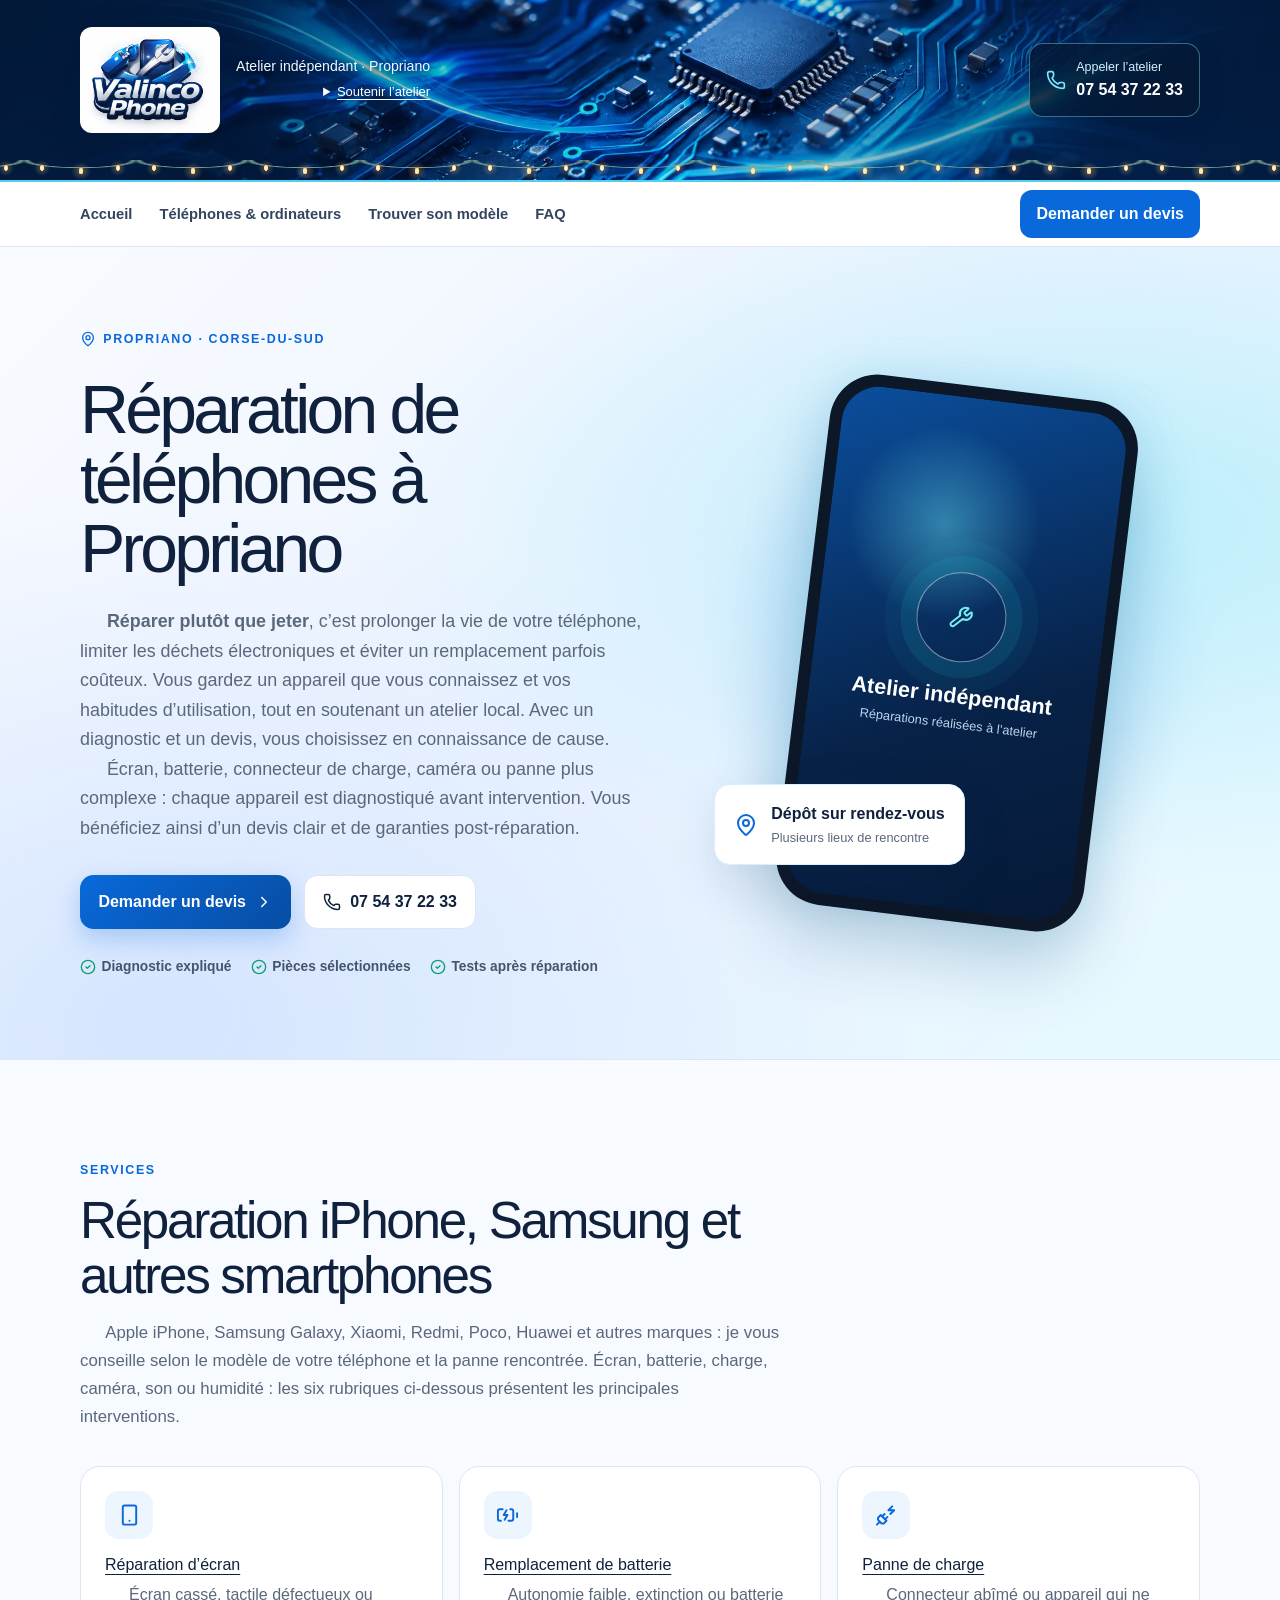
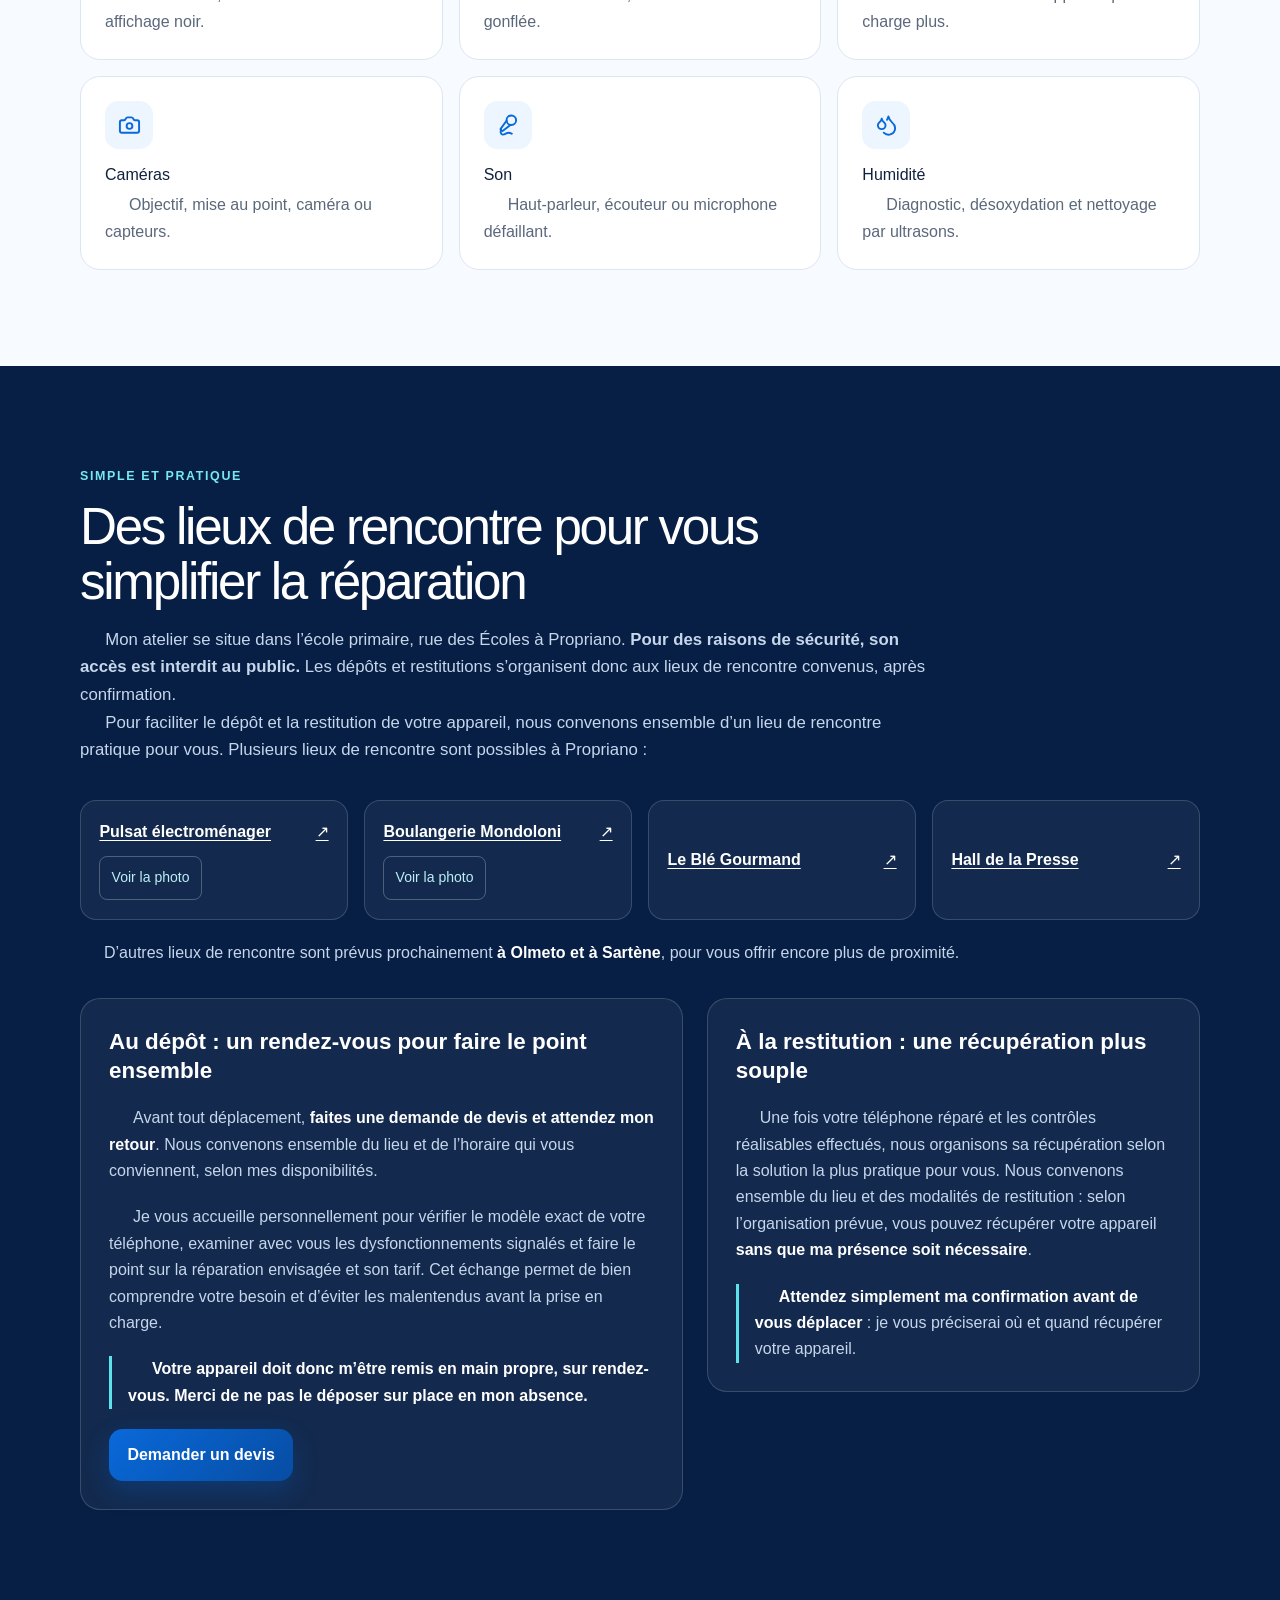
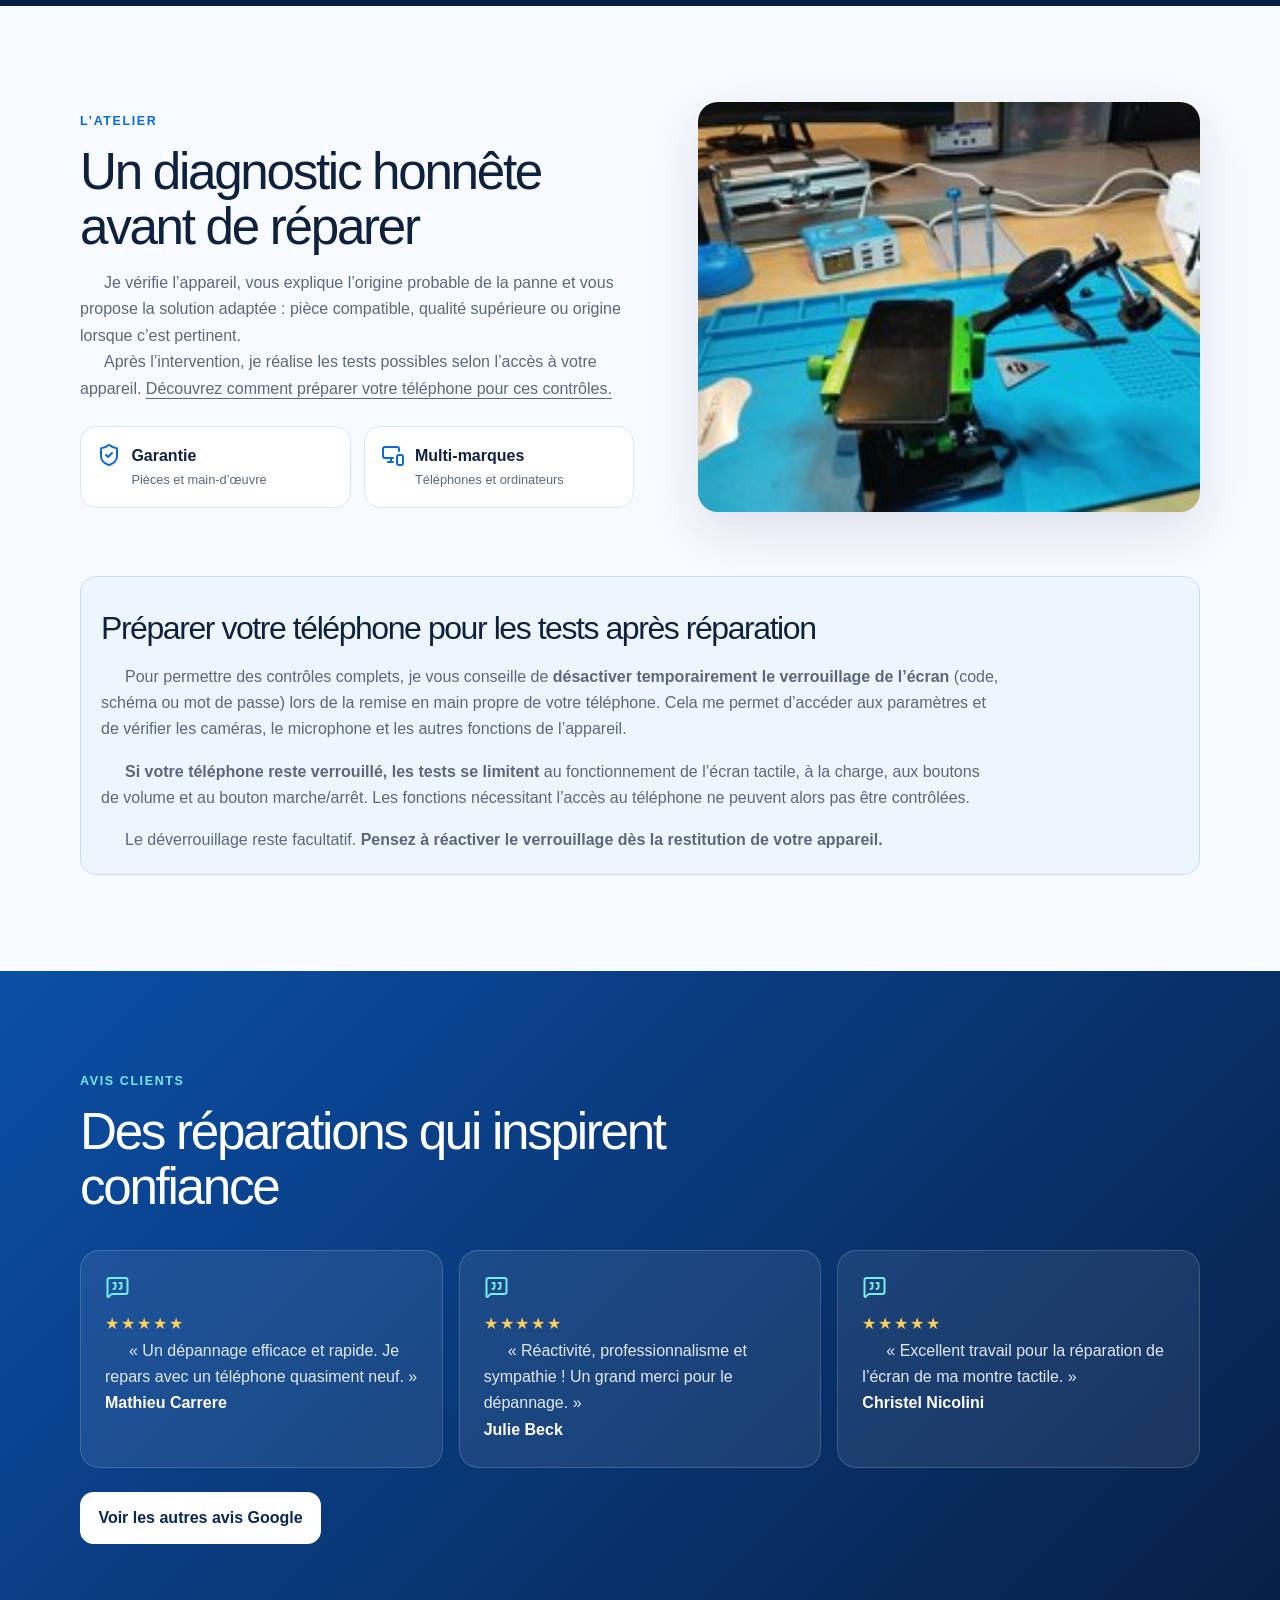
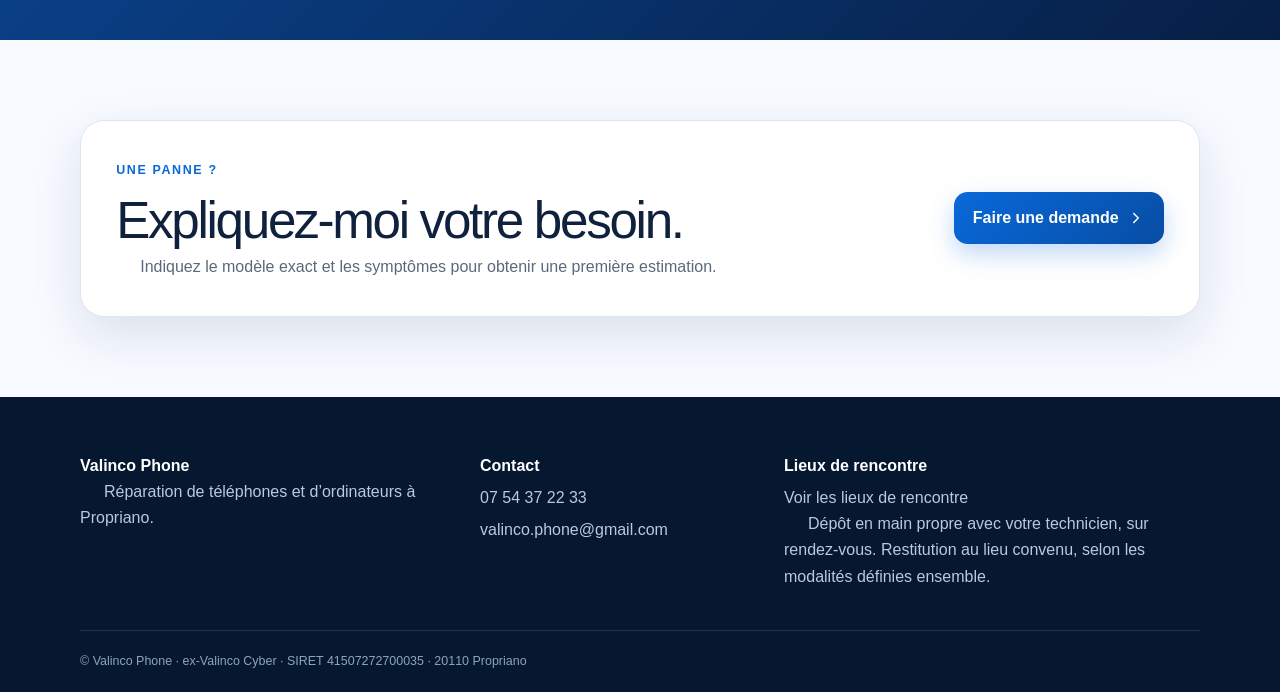
==== index.html @ ebd978ff "Publier le soutien à 5 € par mois et la guirlande de Noël sur toutes les pages" ====
<!DOCTYPE html><html lang="fr"><head><meta charSet="utf-8"/><meta name="viewport" content="width=device-width, initial-scale=1"/><link rel="preload" href="/atelier-telephone.jpg" as="image"/><link rel="stylesheet" href="/styles.css?v=20261125-retraits"><title>Réparation de téléphones à Propriano | Valinco Phone</title><meta name="description" content="Réparation de téléphones à Propriano : écrans, batteries et charge pour iPhone, Samsung, Xiaomi et autres marques. Dépôt sur rendez-vous avec le technicien dans un lieu de rencontre convenu et restitution flexible."/><meta name="google-site-verification" content="y23bg_1Cq18GhfLMKLJxg19EaMHYp-9vz66ez85fakI"/><link rel="icon" href="/favicon.svg"/><link rel="canonical" href="https://valincophone.fr/"/><style>.repair-service-link{color:inherit;text-decoration:underline;text-underline-offset:4px}.repair-service-link:hover{color:#175cd3}
#depots-restitutions,#avant-depot,#restitution{scroll-margin-top:140px}
.deposit-section .section-heading{max-width:860px}
.deposit-section .section-heading>p,.upcoming-points,.handover-card p{color:#c6d6eb}
.partner-points{display:grid;grid-template-columns:repeat(4,minmax(0,1fr));gap:1rem;margin:0 0 1.25rem;padding:0;list-style:none}
.partner-points li{display:flex;align-items:center;min-height:90px;padding:1.15rem;background:#ffffff0d;border:1px solid #ffffff29;border-radius:1rem}
.upcoming-points{margin:0 0 2rem}
.handover-grid{display:grid;grid-template-columns:1.1fr .9fr;gap:1.5rem;align-items:start}
.handover-card{min-width:0;padding:1.75rem;background:#ffffff0d;border:1px solid #ffffff29;border-radius:1.25rem}
.handover-card h3{font-size:1.4rem;font-weight:700;line-height:1.3;margin:0 0 1.25rem}
.handover-card p{margin:0 0 1.25rem}
.handover-card p:last-child{margin-bottom:0}
.handover-card strong,.upcoming-points strong{color:#fff}
.handover-rule{border-left:3px solid #5de1ea;padding-left:1rem}
@media(max-width:850px){.partner-points{grid-template-columns:repeat(2,minmax(0,1fr))}.handover-grid{grid-template-columns:1fr}}
@media(max-width:560px){.partner-points{grid-template-columns:1fr;gap:.65rem}.partner-points li{min-height:0;padding:1rem}.handover-card{padding:1.25rem}}.repair-tests{grid-column:1/-1;scroll-margin-top:140px;margin-bottom:0}.repair-tests h2{font-size:clamp(1.5rem,3vw,2rem);line-height:1.25;margin-bottom:1rem}.workshop-grid .repair-tests p{max-width:900px}.repair-tests p+p{margin-top:1rem}.partner-points a{display:flex;align-items:center;justify-content:space-between;gap:.65rem;width:100%;color:inherit;text-decoration:underline;text-underline-offset:.2em;border-radius:.25rem}.partner-points a:hover{color:#9ce9f2}.partner-points a:focus-visible{outline:3px solid #9ce9f2;outline-offset:6px}.partner-points a span{flex:none;text-decoration:none}
/* Photos des lieux de rencontre : le nom reste un lien direct vers Google Maps. */
.partner-points li{position:relative;flex-direction:column;align-items:stretch;justify-content:center;gap:.65rem}
.place-photo-toggle,.place-photo-close{font:inherit;font-size:.875rem;line-height:1.4;cursor:pointer;min-height:44px;border-radius:.5rem}
.place-photo-toggle{align-self:flex-start;color:#bceff5;background:transparent;border:1px solid #ffffff40;padding:.45rem .7rem}
.place-photo-toggle:hover{background:#ffffff12;color:#fff}
.place-photo-toggle:focus-visible,.place-photo-close:focus-visible{outline:3px solid #5de1ea;outline-offset:3px}
.place-photo-preview{position:absolute;top:100%;left:-1px;z-index:10;width:340px;max-width:calc(100vw - 3rem);padding:.5rem;background:#fff;color:#172d4a;border:1px solid #c6d6eb;border-radius:.85rem;box-shadow:0 16px 32px #0004}
.place-photo-preview[hidden],.place-photo-toggle[hidden]{display:none}
.place-photo-preview[data-placement="above"]{top:auto;bottom:100%}
.place-photo-preview.place-photo-align-end{left:auto;right:-1px}
.place-photo-preview figure{margin:0}
.place-photo-image{display:block;width:100%;height:auto;aspect-ratio:4/3;object-fit:cover;border-radius:.5rem;background:#e8eef4}
.place-photo-mondoloni{object-position:50% 50%}
.place-photo-preview figcaption{display:grid;gap:.3rem;padding:.75rem .4rem .4rem;font-size:.875rem;line-height:1.45}
.place-photo-preview figcaption strong{color:#172d4a}
.place-photo-preview figcaption span{color:#425976}
.place-photo-close{display:block;margin:.25rem .4rem .4rem;padding:.4rem .65rem;color:#172d4a;background:#edf3f9;border:1px solid #c6d6eb}
@media(max-width:560px){.place-photo-preview{position:static;width:100%;max-width:100%;box-shadow:none;margin-top:.25rem}.place-photo-image{aspect-ratio:4/3}}
</style><script type="application/ld+json">{"@context": "https://schema.org", "@graph": [{"@type": "Organization", "@id": "https://valincophone.fr/#entreprise", "name": "Valinco Phone", "alternateName": ["Valincophone", "Valinco Cyber"], "url": "https://valincophone.fr/", "telephone": "+33754372233", "email": "valinco.phone@gmail.com", "description": "Atelier indépendant de réparation de téléphones et d’ordinateurs à Propriano. Dépôt sur rendez-vous avec le technicien dans un lieu de rencontre convenu et restitution selon les modalités définies ensemble."}, {"@type": "WebSite", "@id": "https://valincophone.fr/#site", "url": "https://valincophone.fr/", "name": "Valinco Phone", "alternateName": "Valincophone", "inLanguage": "fr-FR", "publisher": {"@id": "https://valincophone.fr/#entreprise"}}]}</script><link rel="stylesheet" href="/bandeau-technologie.css?v=20261127-noel"><link rel="preload" as="image" href="/bandeau-technologie-bleu.webp"><style>
.site-header{position:relative;z-index:5}
.site-header:has(.donor[open]){z-index:31}
.workshop-brand{min-width:0}
.workshop-brand small{display:block}
.donor{font-size:.8125rem;position:relative}
.donor summary{width:fit-content;margin-left:auto;color:white;text-decoration:underline;text-underline-offset:.2em;cursor:pointer;padding:.15rem 0}
.donor p{position:absolute;top:100%;left:0;width:21rem;box-sizing:border-box;background:white;color:#071f45;font-size:.9375rem;line-height:1.5;margin:.2rem 0 0;padding:.8rem 1rem;border-radius:.5rem;box-shadow:0 4px 18px #071f4533}
@media(max-width:700px){.header-inner{position:relative;flex-wrap:wrap}.donor{position:static}.donor p{top:auto;left:0;width:min(21rem,100%)}}
</style></head><body><div hidden=""><!--$--><!--/$--></div><header class="site-header"><div class="shell header-inner"><div class="brand workshop-brand"><a aria-label="Valinco Phone, accueil" href="/"><img class="brand-logo" src="/logo-valinco-phone.png" alt="Valinco Phone" width="504" height="385" decoding="async"></a><div><small>Atelier indépendant · Propriano</small><details class="donor"><summary>Soutenir l’atelier</summary><p>Soutenez l’atelier pour 5&nbsp;€ par mois et profitez des avantages pour votre téléphone. Vous pouvez aussi offrir un café ponctuellement.<br><a style="display:inline-block;margin-top:0.5rem;color:#071f45;text-decoration:underline;font-weight:600" href="/soutenir-atelier.html">Choisir mon soutien</a><br><a style="display:inline-block;margin-top:0.5rem;color:#071f45;text-decoration:underline" href="https://billing.stripe.com/p/login/3cI4gzg8H6OH1oZfoq7Re00">Gérer ou résilier mon abonnement</a></p></details></div></div><a class="header-phone" href="tel:+33754372233"><svg xmlns="http://www.w3.org/2000/svg" width="24" height="24" viewBox="0 0 24 24" fill="none" stroke="currentColor" stroke-width="2" stroke-linecap="round" stroke-linejoin="round" class="lucide lucide-phone" aria-hidden="true"><path d="M13.832 16.568a1 1 0 0 0 1.213-.303l.355-.465A2 2 0 0 1 17 15h3a2 2 0 0 1 2 2v3a2 2 0 0 1-2 2A18 18 0 0 1 2 4a2 2 0 0 1 2-2h3a2 2 0 0 1 2 2v3a2 2 0 0 1-.8 1.6l-.468.351a1 1 0 0 0-.292 1.233 14 14 0 0 0 6.392 6.384"></path></svg><span><small>Appeler l’atelier</small>07 54 37 22 33</span></a></div></header><nav class="main-nav" aria-label="Navigation principale"><div class="shell nav-inner"><div class="nav-links"><a href="/">Accueil</a><a href="/telephones-a-vendre.html">Téléphones &amp; ordinateurs</a><a href="/trouver-modele-telephone.html">Trouver son modèle</a><a href="/FAQ_page.html">FAQ</a></div><a class="nav-cta" href="/demande-devis.html">Demander un devis</a></div></nav><main><section class="hero-section"><div class="shell hero-grid"><div class="hero-copy"><span class="eyebrow"><svg xmlns="http://www.w3.org/2000/svg" width="24" height="24" viewBox="0 0 24 24" fill="none" stroke="currentColor" stroke-width="2" stroke-linecap="round" stroke-linejoin="round" class="lucide lucide-map-pin" aria-hidden="true"><path d="M20 10c0 4.993-5.539 10.193-7.399 11.799a1 1 0 0 1-1.202 0C9.539 20.193 4 14.993 4 10a8 8 0 0 1 16 0"></path><circle cx="12" cy="10" r="3"></circle></svg> Propriano · Corse-du-Sud</span><h1>Réparation de téléphones à Propriano</h1><p><strong>Réparer plutôt que jeter</strong>, c’est prolonger la vie de votre téléphone, limiter les déchets électroniques et éviter un remplacement parfois coûteux. Vous gardez un appareil que vous connaissez et vos habitudes d’utilisation, tout en soutenant un atelier local. Avec un diagnostic et un devis, vous choisissez en connaissance de cause.</p><p>Écran, batterie, connecteur de charge, caméra ou panne plus complexe : chaque appareil est diagnostiqué avant intervention. Vous bénéficiez ainsi d’un devis clair et de garanties post-réparation.</p><div class="hero-actions"><a class="button button-primary" href="/demande-devis.html">Demander un devis <svg xmlns="http://www.w3.org/2000/svg" width="24" height="24" viewBox="0 0 24 24" fill="none" stroke="currentColor" stroke-width="2" stroke-linecap="round" stroke-linejoin="round" class="lucide lucide-chevron-right" aria-hidden="true"><path d="m9 18 6-6-6-6"></path></svg></a><a href="tel:+33754372233" class="button button-secondary"><svg xmlns="http://www.w3.org/2000/svg" width="24" height="24" viewBox="0 0 24 24" fill="none" stroke="currentColor" stroke-width="2" stroke-linecap="round" stroke-linejoin="round" class="lucide lucide-phone" aria-hidden="true"><path d="M13.832 16.568a1 1 0 0 0 1.213-.303l.355-.465A2 2 0 0 1 17 15h3a2 2 0 0 1 2 2v3a2 2 0 0 1-2 2A18 18 0 0 1 2 4a2 2 0 0 1 2-2h3a2 2 0 0 1 2 2v3a2 2 0 0 1-.8 1.6l-.468.351a1 1 0 0 0-.292 1.233 14 14 0 0 0 6.392 6.384"></path></svg> 07 54 37 22 33</a></div><div class="trust-row"><span><svg xmlns="http://www.w3.org/2000/svg" width="24" height="24" viewBox="0 0 24 24" fill="none" stroke="currentColor" stroke-width="2" stroke-linecap="round" stroke-linejoin="round" class="lucide lucide-circle-check" aria-hidden="true"><circle cx="12" cy="12" r="10"></circle><path d="m9 12 2 2 4-4"></path></svg> Diagnostic expliqué</span><span><svg xmlns="http://www.w3.org/2000/svg" width="24" height="24" viewBox="0 0 24 24" fill="none" stroke="currentColor" stroke-width="2" stroke-linecap="round" stroke-linejoin="round" class="lucide lucide-circle-check" aria-hidden="true"><circle cx="12" cy="12" r="10"></circle><path d="m9 12 2 2 4-4"></path></svg> Pièces sélectionnées</span><span><svg xmlns="http://www.w3.org/2000/svg" width="24" height="24" viewBox="0 0 24 24" fill="none" stroke="currentColor" stroke-width="2" stroke-linecap="round" stroke-linejoin="round" class="lucide lucide-circle-check" aria-hidden="true"><circle cx="12" cy="12" r="10"></circle><path d="m9 12 2 2 4-4"></path></svg> Tests après réparation</span></div></div><div class="hero-panel"><div class="device-card"><div class="device-screen"><span class="pulse-ring"><svg xmlns="http://www.w3.org/2000/svg" width="24" height="24" viewBox="0 0 24 24" fill="none" stroke="currentColor" stroke-width="2" stroke-linecap="round" stroke-linejoin="round" class="lucide lucide-wrench" aria-hidden="true"><path d="M14.7 6.3a1 1 0 0 0 0 1.4l1.6 1.6a1 1 0 0 0 1.4 0l3.106-3.105c.32-.322.863-.22.983.218a6 6 0 0 1-8.259 7.057l-7.91 7.91a1 1 0 0 1-2.999-3l7.91-7.91a6 6 0 0 1 7.057-8.259c.438.12.54.662.219.984z"></path></svg></span><strong>Atelier indépendant</strong><small>Réparations réalisées à l’atelier</small></div></div><div class="floating-card"><svg xmlns="http://www.w3.org/2000/svg" width="24" height="24" viewBox="0 0 24 24" fill="none" stroke="currentColor" stroke-width="2" stroke-linecap="round" stroke-linejoin="round" class="lucide lucide-map-pin" aria-hidden="true"><path d="M20 10c0 4.993-5.539 10.193-7.399 11.799a1 1 0 0 1-1.202 0C9.539 20.193 4 14.993 4 10a8 8 0 0 1 16 0"></path><circle cx="12" cy="10" r="3"></circle></svg><span><strong>Dépôt sur rendez-vous</strong><small>Plusieurs lieux de rencontre</small></span></div></div></div></section><section class="section shell"><div class="section-heading"><span class="eyebrow">Services</span><h2>Réparation iPhone, Samsung et autres smartphones</h2><p>Apple iPhone, Samsung Galaxy, Xiaomi, Redmi, Poco, Huawei et autres marques : je vous conseille selon le modèle de votre téléphone et la panne rencontrée. Écran, batterie, charge, caméra, son ou humidité : les six rubriques ci-dessous présentent les principales interventions.</p></div><div class="repair-grid"><article class="service-card"><span class="icon-box"><svg xmlns="http://www.w3.org/2000/svg" width="24" height="24" viewBox="0 0 24 24" fill="none" stroke="currentColor" stroke-width="2" stroke-linecap="round" stroke-linejoin="round" class="lucide lucide-smartphone" aria-hidden="true"><rect width="14" height="20" x="5" y="2" rx="2" ry="2"></rect><path d="M12 18h.01"></path></svg></span><h3><a class="repair-service-link" href="/reparation-ecran-telephone-propriano.html">Réparation d’écran</a></h3><p>Écran cassé, tactile défectueux ou affichage noir.</p></article><article class="service-card"><span class="icon-box"><svg xmlns="http://www.w3.org/2000/svg" width="24" height="24" viewBox="0 0 24 24" fill="none" stroke="currentColor" stroke-width="2" stroke-linecap="round" stroke-linejoin="round" class="lucide lucide-battery-charging" aria-hidden="true"><path d="m11 7-3 5h4l-3 5"></path><path d="M14.856 6H16a2 2 0 0 1 2 2v8a2 2 0 0 1-2 2h-2.935"></path><path d="M22 14v-4"></path><path d="M5.14 18H4a2 2 0 0 1-2-2V8a2 2 0 0 1 2-2h2.936"></path></svg></span><h3><a class="repair-service-link" href="/remplacement-batterie-telephone-propriano.html">Remplacement de batterie</a></h3><p>Autonomie faible, extinction ou batterie gonflée.</p></article><article class="service-card"><span class="icon-box"><svg xmlns="http://www.w3.org/2000/svg" width="24" height="24" viewBox="0 0 24 24" fill="none" stroke="currentColor" stroke-width="2" stroke-linecap="round" stroke-linejoin="round" class="lucide lucide-plug-zap" aria-hidden="true"><path d="M6.3 20.3a2.4 2.4 0 0 0 3.4 0L12 18l-6-6-2.3 2.3a2.4 2.4 0 0 0 0 3.4Z"></path><path d="m2 22 3-3"></path><path d="M7.5 13.5 10 11"></path><path d="M10.5 16.5 13 14"></path><path d="m18 3-4 4h6l-4 4"></path></svg></span><h3><a class="repair-service-link" href="/reparation-charge-telephone-propriano.html">Panne de charge</a></h3><p>Connecteur abîmé ou appareil qui ne charge plus.</p></article><article class="service-card"><span class="icon-box"><svg xmlns="http://www.w3.org/2000/svg" width="24" height="24" viewBox="0 0 24 24" fill="none" stroke="currentColor" stroke-width="2" stroke-linecap="round" stroke-linejoin="round" class="lucide lucide-camera" aria-hidden="true"><path d="M13.997 4a2 2 0 0 1 1.76 1.05l.486.9A2 2 0 0 0 18.003 7H20a2 2 0 0 1 2 2v9a2 2 0 0 1-2 2H4a2 2 0 0 1-2-2V9a2 2 0 0 1 2-2h1.997a2 2 0 0 0 1.759-1.048l.489-.904A2 2 0 0 1 10.004 4z"></path><circle cx="12" cy="13" r="3"></circle></svg></span><h3>Caméras</h3><p>Objectif, mise au point, caméra ou capteurs.</p></article><article class="service-card"><span class="icon-box"><svg xmlns="http://www.w3.org/2000/svg" width="24" height="24" viewBox="0 0 24 24" fill="none" stroke="currentColor" stroke-width="2" stroke-linecap="round" stroke-linejoin="round" class="lucide lucide-mic-vocal" aria-hidden="true"><path d="m11 7.601-5.994 8.19a1 1 0 0 0 .1 1.298l.817.818a1 1 0 0 0 1.314.087L15.09 12"></path><path d="M16.5 21.174C15.5 20.5 14.372 20 13 20c-2.058 0-3.928 2.356-6 2-2.072-.356-2.775-3.369-1.5-4.5"></path><circle cx="16" cy="7" r="5"></circle></svg></span><h3>Son</h3><p>Haut-parleur, écouteur ou microphone défaillant.</p></article><article class="service-card"><span class="icon-box"><svg xmlns="http://www.w3.org/2000/svg" width="24" height="24" viewBox="0 0 24 24" fill="none" stroke="currentColor" stroke-width="2" stroke-linecap="round" stroke-linejoin="round" class="lucide lucide-droplets" aria-hidden="true"><path d="M7 16.3c2.2 0 4-1.83 4-4.05 0-1.16-.57-2.26-1.71-3.19S7.29 6.75 7 5.3c-.29 1.45-1.14 2.84-2.29 3.76S3 11.1 3 12.25c0 2.22 1.8 4.05 4 4.05z"></path><path d="M12.56 6.6A10.97 10.97 0 0 0 14 3.02c.5 2.5 2 4.9 4 6.5s3 3.5 3 5.5a6.98 6.98 0 0 1-11.91 4.97"></path></svg></span><h3>Humidité</h3><p>Diagnostic, désoxydation et nettoyage par ultrasons.</p></article></div></section><section class="deposit-section" id="depots-restitutions" aria-labelledby="points-proximite"><div class="shell">
<div class="section-heading light"><span class="eyebrow">Simple et pratique</span><h2 id="points-proximite">Des lieux de rencontre pour vous simplifier la réparation</h2><p>Mon atelier se situe dans l’école primaire, rue des Écoles à Propriano. <strong>Pour des raisons de sécurité, son accès est interdit au public.</strong> Les dépôts et restitutions s’organisent donc aux lieux de rencontre convenus, après confirmation.</p><p>Pour faciliter le dépôt et la restitution de votre appareil, nous convenons ensemble d’un lieu de rencontre pratique pour vous. Plusieurs lieux de rencontre sont possibles à Propriano :</p></div>
<ul class="partner-points" aria-label="Lieux de rencontre"><li class="place-with-photo"><a href="https://maps.google.com/maps?cid=2608777864915319698" target="_blank" rel="noopener noreferrer" aria-label="Pulsat électroménager — 4 place Clemenceau, 20110 Propriano — ouvrir Google Maps dans un nouvel onglet" title="4 place Clemenceau, 20110 Propriano — Voir sur Google Maps"><strong>Pulsat électroménager</strong><span aria-hidden="true">↗</span></a>
<button class="place-photo-toggle" type="button" aria-expanded="false" aria-controls="photo-pulsat" aria-label="Voir la photo de Pulsat électroménager" hidden>Voir la photo</button>
<div class="place-photo-preview" id="photo-pulsat" role="region" aria-label="Photo et adresse de Pulsat électroménager" hidden>
<figure><img class="place-photo-image place-photo-pulsat" src="/images/lieux/pulsat-propriano.jpg" alt="Façade de Pulsat électroménager à Propriano, avec les enseignes Pulsat et Philips" width="400" height="300" loading="lazy" decoding="async"/>
<figcaption><strong>Pulsat électroménager</strong><span>4 place Clemenceau, 20110 Propriano</span></figcaption></figure>
<button class="place-photo-close" type="button" aria-label="Fermer la photo de Pulsat électroménager">Fermer la photo</button>
</div></li><li class="place-with-photo"><a href="https://maps.app.goo.gl/vKhxmNQwkSJCbJXt7" target="_blank" rel="noopener noreferrer" aria-label="Boulangerie Mondoloni — 9 route de la Corniche, 20110 Propriano — ouvrir Google Maps dans un nouvel onglet" title="9 route de la Corniche, 20110 Propriano — Voir sur Google Maps"><strong>Boulangerie Mondoloni</strong><span aria-hidden="true">↗</span></a>
<button class="place-photo-toggle" type="button" aria-expanded="false" aria-controls="photo-mondoloni" aria-label="Voir la photo de Boulangerie Mondoloni" hidden>Voir la photo</button>
<div class="place-photo-preview" id="photo-mondoloni" role="region" aria-label="Photo et adresse de Boulangerie Mondoloni" hidden>
<figure><img class="place-photo-image place-photo-mondoloni" src="/images/lieux/mondoloni-propriano.jpg" alt="Devanture de la boulangerie Mondoloni, enseigne A Panattaria, et son parking" width="3000" height="4000" loading="lazy" decoding="async"/>
<figcaption><strong>Boulangerie Mondoloni</strong><span>9 route de la Corniche, 20110 Propriano</span></figcaption></figure>
<button class="place-photo-close" type="button" aria-label="Fermer la photo de Boulangerie Mondoloni">Fermer la photo</button>
</div></li><li><a href="https://www.google.com/maps/place/Au+Bl%C3%A9+Gourmand/@41.6761469,8.9068516,17z/data=!3m1!4b1!4m6!3m5!1s0x12da37f561d796e3:0x58e32227240e69!8m2!3d41.6761469!4d8.9068516!16s%2Fg%2F11mvvhwv_6" target="_blank" rel="noopener noreferrer" aria-label="Le Blé Gourmand — 40 rue du 9 Septembre, 20110 Propriano — ouvrir Google Maps dans un nouvel onglet" title="40 rue du 9 Septembre, 20110 Propriano — Voir sur Google Maps"><strong>Le Blé Gourmand</strong><span aria-hidden="true">↗</span></a></li><li><a href="https://maps.app.goo.gl/Yav1upkdZdQbVnnf6" target="_blank" rel="noopener noreferrer" aria-label="Hall de la Presse — 20 rue Général-de-Gaulle, 20110 Propriano — ouvrir Google Maps dans un nouvel onglet" title="20 rue Général-de-Gaulle, 20110 Propriano — Voir sur Google Maps"><strong>Hall de la Presse</strong><span aria-hidden="true">↗</span></a></li></ul>
<p class="upcoming-points">D’autres lieux de rencontre sont prévus prochainement <strong>à Olmeto et à Sartène</strong>, pour vous offrir encore plus de proximité.</p>
<div class="handover-grid">
<article class="handover-card" aria-labelledby="avant-depot"><h3 id="avant-depot">Au dépôt : un rendez-vous pour faire le point ensemble</h3>
<p>Avant tout déplacement, <strong>faites une demande de devis et attendez mon retour</strong>. Nous convenons ensemble du lieu et de l’horaire qui vous conviennent, selon mes disponibilités.</p>
<p>Je vous accueille personnellement pour vérifier le modèle exact de votre téléphone, examiner avec vous les dysfonctionnements signalés et faire le point sur la réparation envisagée et son tarif. Cet échange permet de bien comprendre votre besoin et d’éviter les malentendus avant la prise en charge.</p>
<p class="handover-rule"><strong>Votre appareil doit donc m’être remis en main propre, sur rendez-vous. Merci de ne pas le déposer sur place en mon absence.</strong></p>
<a class="button button-primary" href="/demande-devis.html">Demander un devis</a></article>
<article class="handover-card" aria-labelledby="restitution"><h3 id="restitution">À la restitution : une récupération plus souple</h3>
<p>Une fois votre téléphone réparé et les contrôles réalisables effectués, nous organisons sa récupération selon la solution la plus pratique pour vous. Nous convenons ensemble du lieu et des modalités de restitution : selon l’organisation prévue, vous pouvez récupérer votre appareil <strong>sans que ma présence soit nécessaire</strong>.</p>
<p class="handover-rule"><strong>Attendez simplement ma confirmation avant de vous déplacer</strong> : je vous préciserai où et quand récupérer votre appareil.</p></article>
</div></div></section><section class="section shell workshop-grid"><div><span class="eyebrow">L’atelier</span><h2>Un diagnostic honnête avant de réparer</h2><p>Je vérifie l’appareil, vous explique l’origine probable de la panne et vous propose la solution adaptée : pièce compatible, qualité supérieure ou origine lorsque c’est pertinent.</p><p>Après l’intervention, je réalise les tests possibles selon l’accès à votre appareil. <a class="repair-service-link" href="#tests-apres-reparation">Découvrez comment préparer votre téléphone pour ces contrôles.</a></p><div class="mini-features"><span><svg xmlns="http://www.w3.org/2000/svg" width="24" height="24" viewBox="0 0 24 24" fill="none" stroke="currentColor" stroke-width="2" stroke-linecap="round" stroke-linejoin="round" class="lucide lucide-shield-check" aria-hidden="true"><path d="M20 13c0 5-3.5 7.5-7.66 8.95a1 1 0 0 1-.67-.01C7.5 20.5 4 18 4 13V6a1 1 0 0 1 1-1c2 0 4.5-1.2 6.24-2.72a1.17 1.17 0 0 1 1.52 0C14.51 3.81 17 5 19 5a1 1 0 0 1 1 1z"></path><path d="m9 12 2 2 4-4"></path></svg><strong>Garantie</strong><small>Pièces et main-d’œuvre</small></span><span><svg xmlns="http://www.w3.org/2000/svg" width="24" height="24" viewBox="0 0 24 24" fill="none" stroke="currentColor" stroke-width="2" stroke-linecap="round" stroke-linejoin="round" class="lucide lucide-monitor-smartphone" aria-hidden="true"><path d="M18 8V6a2 2 0 0 0-2-2H4a2 2 0 0 0-2 2v7a2 2 0 0 0 2 2h8"></path><path d="M10 19v-3.96 3.15"></path><path d="M7 19h5"></path><rect width="6" height="10" x="16" y="12" rx="2"></rect></svg><strong>Multi-marques</strong><small>Téléphones et ordinateurs</small></span></div></div><div class="photo-frame workshop-photo"><img src="/atelier-telephone.jpg" alt="Téléphone en cours de diagnostic à l’atelier Valinco Phone"/></div><aside class="info-card repair-tests" id="tests-apres-reparation" aria-labelledby="titre-tests"><h2 id="titre-tests">Préparer votre téléphone pour les tests après réparation</h2>
<p>Pour permettre des contrôles complets, je vous conseille de <strong>désactiver temporairement le verrouillage de l’écran</strong> (code, schéma ou mot de passe) lors de la remise en main propre de votre téléphone. Cela me permet d’accéder aux paramètres et de vérifier les caméras, le microphone et les autres fonctions de l’appareil.</p>
<p><strong>Si votre téléphone reste verrouillé, les tests se limitent</strong> au fonctionnement de l’écran tactile, à la charge, aux boutons de volume et au bouton marche/arrêt. Les fonctions nécessitant l’accès au téléphone ne peuvent alors pas être contrôlées.</p>
<p>Le déverrouillage reste facultatif. <strong>Pensez à réactiver le verrouillage dès la restitution de votre appareil.</strong></p></aside></section><section class="reviews-section"><div class="shell"><div class="section-heading light"><span class="eyebrow">Avis clients</span><h2>Des réparations qui inspirent confiance</h2></div><div class="review-grid"><article><svg xmlns="http://www.w3.org/2000/svg" width="24" height="24" viewBox="0 0 24 24" fill="none" stroke="currentColor" stroke-width="2" stroke-linecap="round" stroke-linejoin="round" class="lucide lucide-message-square-quote" aria-hidden="true"><path d="M14 14a2 2 0 0 0 2-2V8h-2"></path><path d="M22 17a2 2 0 0 1-2 2H6.828a2 2 0 0 0-1.414.586l-2.202 2.202A.71.71 0 0 1 2 21.286V5a2 2 0 0 1 2-2h16a2 2 0 0 1 2 2z"></path><path d="M8 14a2 2 0 0 0 2-2V8H8"></path></svg><div class="stars">★★★★★</div><p>« Un dépannage efficace et rapide. Je repars avec un téléphone quasiment neuf. »</p><strong>Mathieu Carrere</strong></article><article><svg xmlns="http://www.w3.org/2000/svg" width="24" height="24" viewBox="0 0 24 24" fill="none" stroke="currentColor" stroke-width="2" stroke-linecap="round" stroke-linejoin="round" class="lucide lucide-message-square-quote" aria-hidden="true"><path d="M14 14a2 2 0 0 0 2-2V8h-2"></path><path d="M22 17a2 2 0 0 1-2 2H6.828a2 2 0 0 0-1.414.586l-2.202 2.202A.71.71 0 0 1 2 21.286V5a2 2 0 0 1 2-2h16a2 2 0 0 1 2 2z"></path><path d="M8 14a2 2 0 0 0 2-2V8H8"></path></svg><div class="stars">★★★★★</div><p>« Réactivité, professionnalisme et sympathie ! Un grand merci pour le dépannage. »</p><strong>Julie Beck</strong></article><article><svg xmlns="http://www.w3.org/2000/svg" width="24" height="24" viewBox="0 0 24 24" fill="none" stroke="currentColor" stroke-width="2" stroke-linecap="round" stroke-linejoin="round" class="lucide lucide-message-square-quote" aria-hidden="true"><path d="M14 14a2 2 0 0 0 2-2V8h-2"></path><path d="M22 17a2 2 0 0 1-2 2H6.828a2 2 0 0 0-1.414.586l-2.202 2.202A.71.71 0 0 1 2 21.286V5a2 2 0 0 1 2-2h16a2 2 0 0 1 2 2z"></path><path d="M8 14a2 2 0 0 0 2-2V8H8"></path></svg><div class="stars">★★★★★</div><p>« Excellent travail pour la réparation de l’écran de ma montre tactile. »</p><strong>Christel Nicolini</strong></article></div><a class="button button-light" href="https://maps.app.goo.gl/79t6rxjEyVZxrCm36" target="_blank" rel="noopener noreferrer">Voir les autres avis Google</a></div></section><section class="cta-section shell"><div><span class="eyebrow">Une panne ?</span><h2>Expliquez-moi votre besoin.</h2><p>Indiquez le modèle exact et les symptômes pour obtenir une première estimation.</p></div><a class="button button-primary" href="/demande-devis.html">Faire une demande <svg xmlns="http://www.w3.org/2000/svg" width="24" height="24" viewBox="0 0 24 24" fill="none" stroke="currentColor" stroke-width="2" stroke-linecap="round" stroke-linejoin="round" class="lucide lucide-chevron-right" aria-hidden="true"><path d="m9 18 6-6-6-6"></path></svg></a></section></main><footer class="site-footer"><div class="shell footer-grid"><div><strong>Valinco Phone</strong><p>Réparation de téléphones et d’ordinateurs à Propriano.</p></div><div><strong>Contact</strong><a href="tel:+33754372233">07 54 37 22 33</a><a href="mailto:valinco.phone@gmail.com">valinco.phone@gmail.com</a></div><div><strong>Lieux de rencontre</strong><a href="/#depots-restitutions">Voir les lieux de rencontre</a><p>Dépôt en main propre avec votre technicien, sur rendez-vous. Restitution au lieu convenu, selon les modalités définies ensemble.</p></div></div><div class="shell footer-bottom">© Valinco Phone · ex-Valinco Cyber · SIRET 41507272700035 · 20110 Propriano</div></footer><!--$--><!--/$--><script async src="https://www.googletagmanager.com/gtag/js?id=G-JJTMHN94L3"></script><script>window.dataLayer=window.dataLayer||[];function gtag(){dataLayer.push(arguments)}gtag("js",new Date());gtag("config","G-JJTMHN94L3");</script>
<script>
(() => {
  const cards = [...document.querySelectorAll('.place-with-photo')];
  const hover = window.matchMedia('(hover: hover) and (pointer: fine) and (min-width: 561px)');
  let active = null;
  let pinned = false;
  function closePhoto() {
    if (!active) return;
    const button = active.querySelector('.place-photo-toggle');
    const panel = active.querySelector('.place-photo-preview');
    if (panel.contains(document.activeElement)) button.focus();
    panel.hidden = true;
    button.setAttribute('aria-expanded', 'false');
    active = null;
    pinned = false;
  }
  function openPhoto(card, pin = false) {
    if (active !== card) closePhoto();
    active = card;
    pinned = pin;
    const panel = card.querySelector('.place-photo-preview');
    panel.hidden = false;
    panel.classList.remove('place-photo-align-end');
    panel.dataset.placement = card.getBoundingClientRect().top >= panel.offsetHeight + 12 ? 'above' : 'below';
    if (panel.getBoundingClientRect().right > window.innerWidth - 16) panel.classList.add('place-photo-align-end');
    card.querySelector('.place-photo-toggle').setAttribute('aria-expanded', 'true');
  }
  cards.forEach(card => {
    const button = card.querySelector('.place-photo-toggle');
    const panel = card.querySelector('.place-photo-preview');
    button.hidden = false;
    button.addEventListener('click', () => {
      if (active === card && pinned) closePhoto();
      else openPhoto(card, true);
    });
    card.addEventListener('pointerenter', event => {
      if (event.pointerType === 'mouse' && hover.matches && active !== card) openPhoto(card);
    });
    card.addEventListener('pointerleave', event => {
      if (event.pointerType === 'mouse' && active === card && !pinned && !panel.contains(document.activeElement)) closePhoto();
    });
    card.addEventListener('focusout', event => {
      if (active === card && !pinned && !card.contains(event.relatedTarget) && !card.matches(':hover')) closePhoto();
    });
    card.querySelector('.place-photo-close').addEventListener('click', closePhoto);
  });
  document.addEventListener('pointerdown', event => {
    if (active && !active.contains(event.target)) closePhoto();
  });
  document.addEventListener('keydown', event => {
    if (event.key === 'Escape' && active) {
      closePhoto();
      event.preventDefault();
    }
  });
})();
</script>
</body></html>
---- bandeau-technologie.css ----
/* Fond technologique et accents bleus, sans animation. */
.site-header {
  background-color: #071f45;
  background-image: linear-gradient(90deg, #031936a6, #041d4714 52%, #031936a6), url("bandeau-technologie-bleu.webp");
  background-position: center, center 48%;
  background-size: cover;
  background-repeat: no-repeat;
  border-bottom: 2px solid #52cfee;
}
.header-inner { min-height: 160px; padding-block: 18px; gap: 1.5rem; }
.brand { gap: 1rem; }
.brand-logo { width: 140px; box-shadow: 0 8px 28px #0016334d; }
.brand small { color: #eff8ff; font-size: .88rem; font-weight: 500; text-shadow: 0 2px 8px #00142b; }
.header-phone {
  padding: .8rem 1rem;
  border: 1px solid #89e4ff66;
  border-radius: 14px;
  background: #041934c7;
  box-shadow: 0 6px 24px #00142b26;
}
.header-phone small { color: #d7efff; }
.header-phone svg { color: #7ce8ff; flex: none; }
.header-phone span { white-space: nowrap; }
.header-phone:hover { background: #07417de6; border-color: #89e4ff; }
.hero-section {
  background: radial-gradient(ellipse at 85% 34%, #65dff55c, transparent 48%), radial-gradient(ellipse at 12% 95%, #a7c9ff5c, transparent 48%), linear-gradient(135deg, #f8fbff, #eef4ff 50%, #e6f9ff);
}
.hero-panel::before {
  content: "";
  position: absolute;
  inset: 4% -4%;
  background: radial-gradient(ellipse, #4ecfff33, #1977e512 48%, transparent 70%);
  border-radius: 50%;
  pointer-events: none;
}
.device-card { position: relative; box-shadow: 0 34px 70px #174e793d, 0 0 44px #34b9eb26; }
.floating-card { border: 1px solid #d6f0ff; }
@media (max-width: 900px) {
  .brand small { max-width: 145px; }
}
@media (max-width: 600px) {
  .site-header { background-position: center, 55% 48%; }
  .header-inner { min-height: 116px; padding-block: 12px; gap: .65rem; }
  .brand-logo { width: 112px; }
  .header-phone { padding: .65rem .6rem; gap: .4rem; border-radius: 12px; }
  .header-phone span { font-size: .82rem; }
}

/* Les lumières occupent leur propre bande sous le bandeau de l’atelier. */
.site-header::after {
  content: "";
  display: block;
  height: 20px;
  pointer-events: none;
  background-image:
    radial-gradient(ellipse 2.1px 3.1px at 18px 8px, #fff1be 65%, #f0b76a 96%, transparent),
    radial-gradient(ellipse 2.3px 3.5px at 57px 11px, #ffeba7 65%, #deac66 96%, transparent),
    radial-gradient(ellipse 2px 3px at 94px 8px, #fff6cf 65%, #e4ac69 96%, transparent),
    radial-gradient(ellipse 8px 8px at 18px 8px, #ffc67555, transparent),
    radial-gradient(ellipse 10px 9px at 57px 11px, #ffc67559, transparent),
    radial-gradient(ellipse 8px 8px at 94px 8px, #ffc67555, transparent),
    radial-gradient(ellipse 56px 8px at 56px 0, transparent 87%, #739d8d 95%, transparent 107%);
  background-size: 112px 20px;
  background-repeat: repeat-x;
  background-position: center bottom;
}
@media print {
  .site-header::after { display: none; }
}
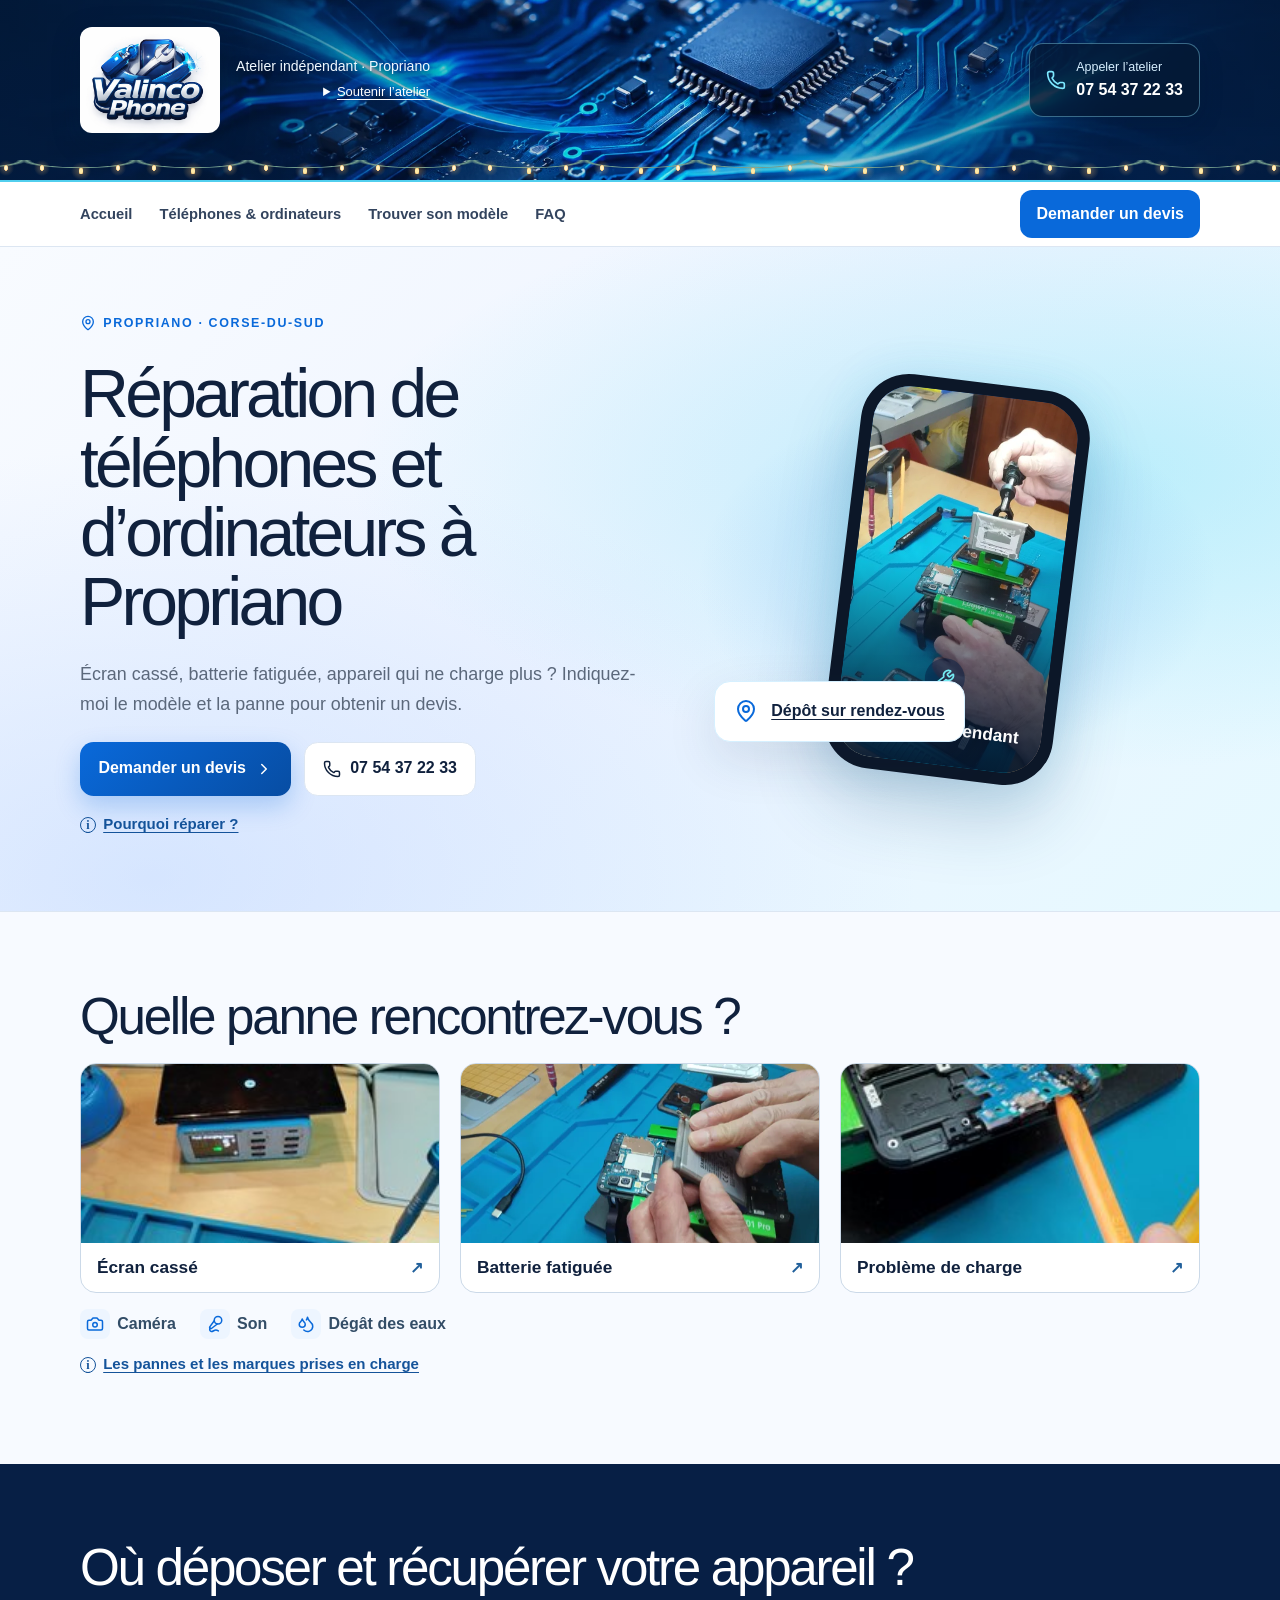
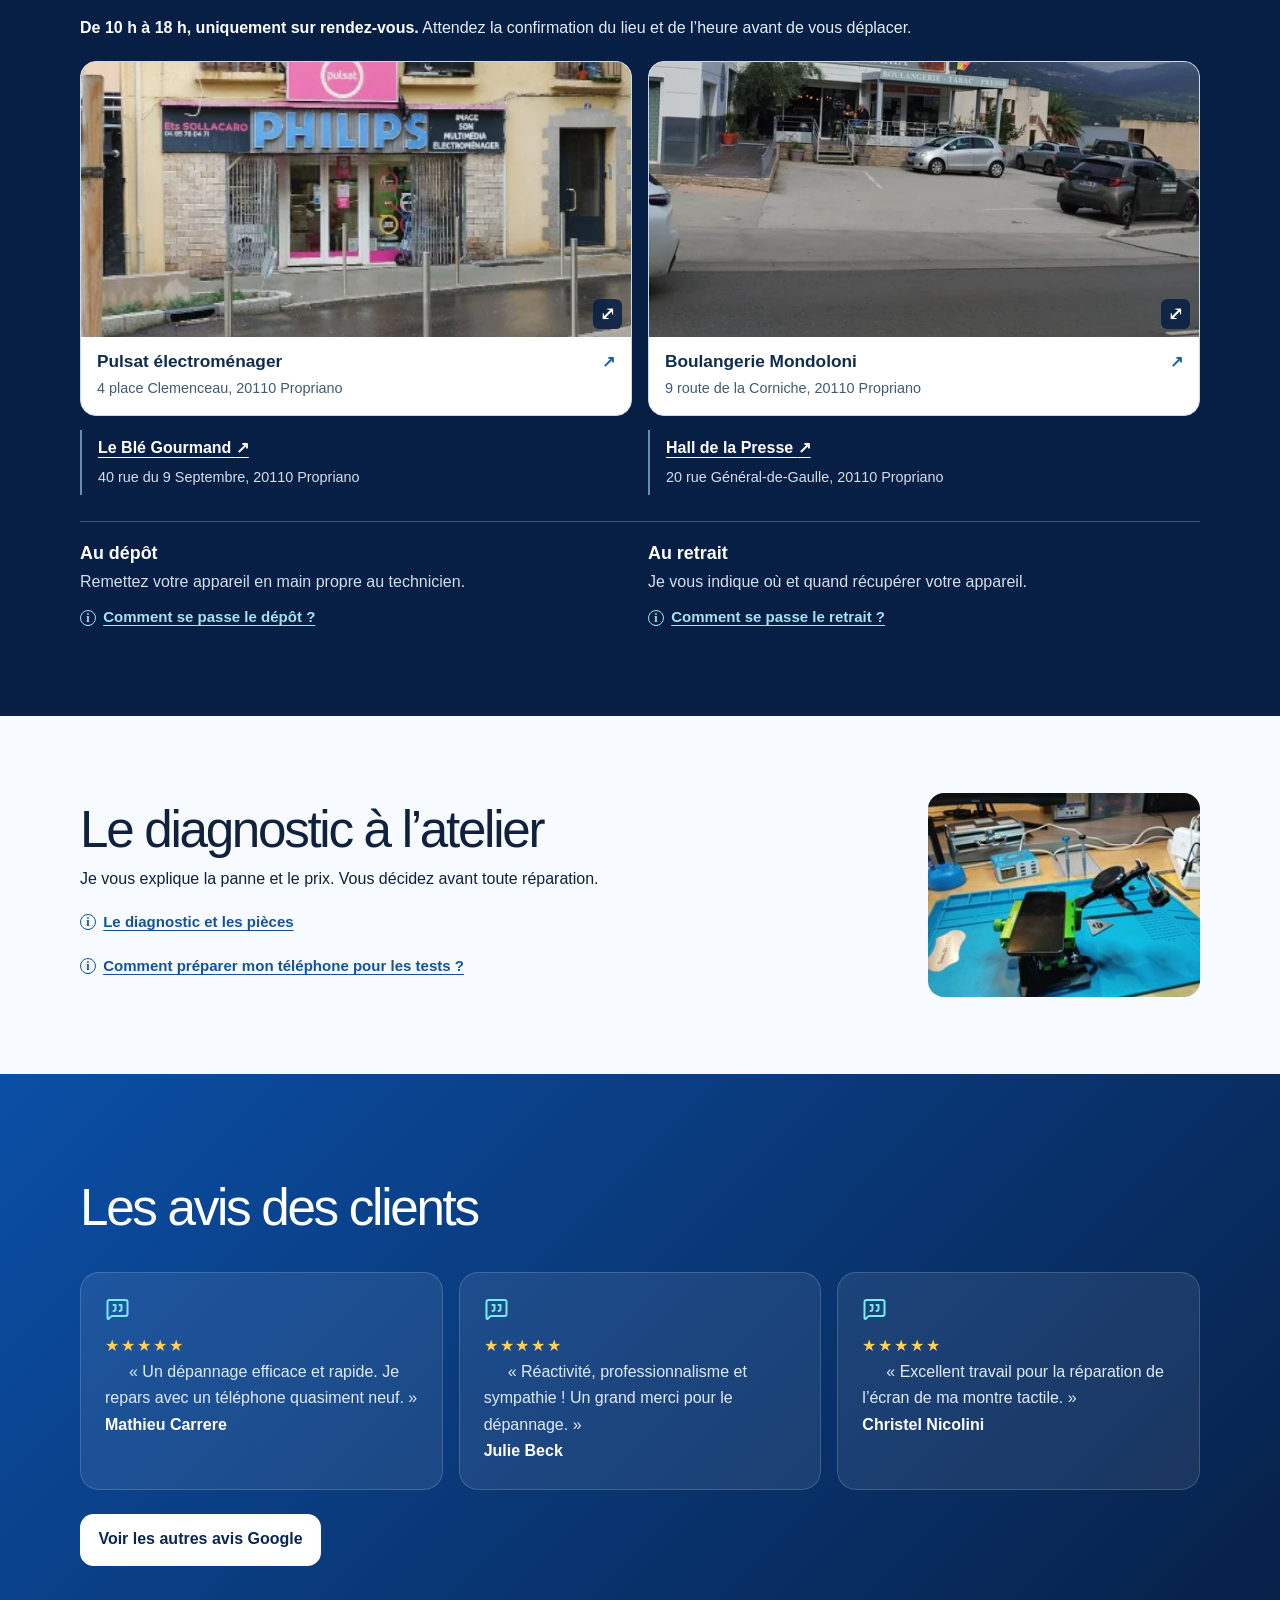
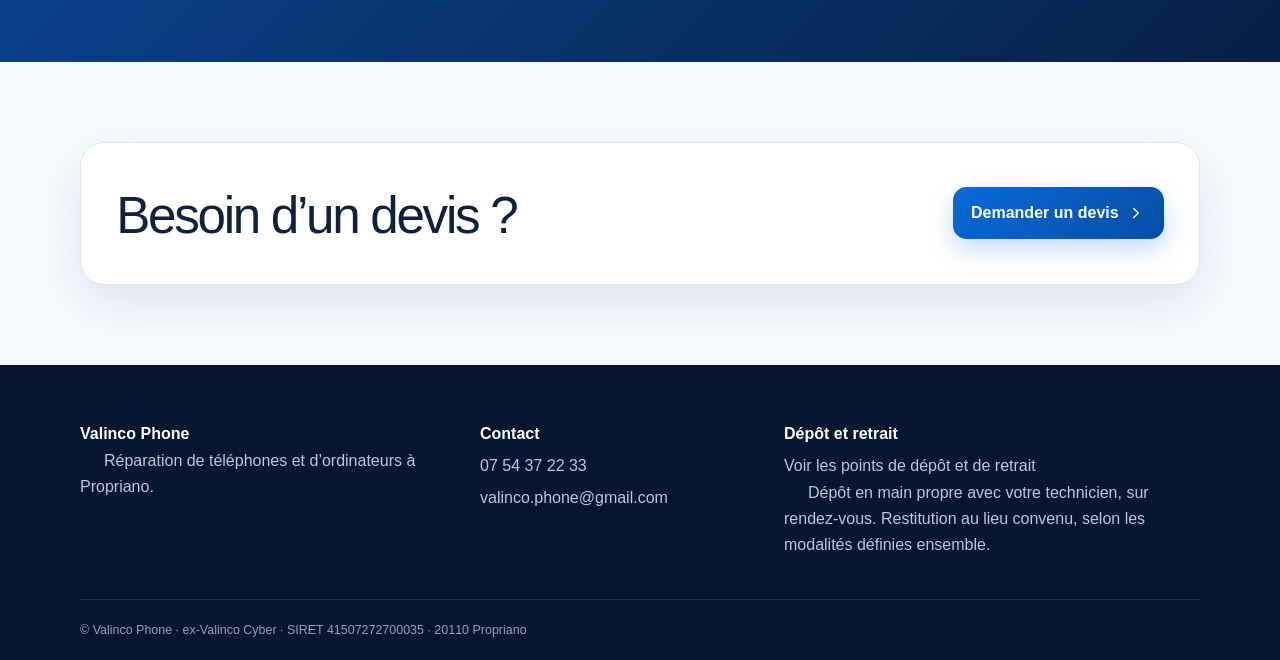
==== commit d9a1acde: "Alléger l’accueil avec des photos de l’atelier et des explications à la demande" ====
--- a/index.html
+++ b/index.html
@@ -1,38 +1,4 @@
-<!DOCTYPE html><html lang="fr"><head><meta charSet="utf-8"/><meta name="viewport" content="width=device-width, initial-scale=1"/><link rel="preload" href="/atelier-telephone.jpg" as="image"/><link rel="stylesheet" href="/styles.css?v=20261125-retraits"><title>Réparation de téléphones à Propriano | Valinco Phone</title><meta name="description" content="Réparation de téléphones à Propriano : écrans, batteries et charge pour iPhone, Samsung, Xiaomi et autres marques. Dépôt sur rendez-vous avec le technicien dans un lieu de rencontre convenu et restitution flexible."/><meta name="google-site-verification" content="y23bg_1Cq18GhfLMKLJxg19EaMHYp-9vz66ez85fakI"/><link rel="icon" href="/favicon.svg"/><link rel="canonical" href="https://valincophone.fr/"/><style>.repair-service-link{color:inherit;text-decoration:underline;text-underline-offset:4px}.repair-service-link:hover{color:#175cd3}
-#depots-restitutions,#avant-depot,#restitution{scroll-margin-top:140px}
-.deposit-section .section-heading{max-width:860px}
-.deposit-section .section-heading>p,.upcoming-points,.handover-card p{color:#c6d6eb}
-.partner-points{display:grid;grid-template-columns:repeat(4,minmax(0,1fr));gap:1rem;margin:0 0 1.25rem;padding:0;list-style:none}
-.partner-points li{display:flex;align-items:center;min-height:90px;padding:1.15rem;background:#ffffff0d;border:1px solid #ffffff29;border-radius:1rem}
-.upcoming-points{margin:0 0 2rem}
-.handover-grid{display:grid;grid-template-columns:1.1fr .9fr;gap:1.5rem;align-items:start}
-.handover-card{min-width:0;padding:1.75rem;background:#ffffff0d;border:1px solid #ffffff29;border-radius:1.25rem}
-.handover-card h3{font-size:1.4rem;font-weight:700;line-height:1.3;margin:0 0 1.25rem}
-.handover-card p{margin:0 0 1.25rem}
-.handover-card p:last-child{margin-bottom:0}
-.handover-card strong,.upcoming-points strong{color:#fff}
-.handover-rule{border-left:3px solid #5de1ea;padding-left:1rem}
-@media(max-width:850px){.partner-points{grid-template-columns:repeat(2,minmax(0,1fr))}.handover-grid{grid-template-columns:1fr}}
-@media(max-width:560px){.partner-points{grid-template-columns:1fr;gap:.65rem}.partner-points li{min-height:0;padding:1rem}.handover-card{padding:1.25rem}}.repair-tests{grid-column:1/-1;scroll-margin-top:140px;margin-bottom:0}.repair-tests h2{font-size:clamp(1.5rem,3vw,2rem);line-height:1.25;margin-bottom:1rem}.workshop-grid .repair-tests p{max-width:900px}.repair-tests p+p{margin-top:1rem}.partner-points a{display:flex;align-items:center;justify-content:space-between;gap:.65rem;width:100%;color:inherit;text-decoration:underline;text-underline-offset:.2em;border-radius:.25rem}.partner-points a:hover{color:#9ce9f2}.partner-points a:focus-visible{outline:3px solid #9ce9f2;outline-offset:6px}.partner-points a span{flex:none;text-decoration:none}
-/* Photos des lieux de rencontre : le nom reste un lien direct vers Google Maps. */
-.partner-points li{position:relative;flex-direction:column;align-items:stretch;justify-content:center;gap:.65rem}
-.place-photo-toggle,.place-photo-close{font:inherit;font-size:.875rem;line-height:1.4;cursor:pointer;min-height:44px;border-radius:.5rem}
-.place-photo-toggle{align-self:flex-start;color:#bceff5;background:transparent;border:1px solid #ffffff40;padding:.45rem .7rem}
-.place-photo-toggle:hover{background:#ffffff12;color:#fff}
-.place-photo-toggle:focus-visible,.place-photo-close:focus-visible{outline:3px solid #5de1ea;outline-offset:3px}
-.place-photo-preview{position:absolute;top:100%;left:-1px;z-index:10;width:340px;max-width:calc(100vw - 3rem);padding:.5rem;background:#fff;color:#172d4a;border:1px solid #c6d6eb;border-radius:.85rem;box-shadow:0 16px 32px #0004}
-.place-photo-preview[hidden],.place-photo-toggle[hidden]{display:none}
-.place-photo-preview[data-placement="above"]{top:auto;bottom:100%}
-.place-photo-preview.place-photo-align-end{left:auto;right:-1px}
-.place-photo-preview figure{margin:0}
-.place-photo-image{display:block;width:100%;height:auto;aspect-ratio:4/3;object-fit:cover;border-radius:.5rem;background:#e8eef4}
-.place-photo-mondoloni{object-position:50% 50%}
-.place-photo-preview figcaption{display:grid;gap:.3rem;padding:.75rem .4rem .4rem;font-size:.875rem;line-height:1.45}
-.place-photo-preview figcaption strong{color:#172d4a}
-.place-photo-preview figcaption span{color:#425976}
-.place-photo-close{display:block;margin:.25rem .4rem .4rem;padding:.4rem .65rem;color:#172d4a;background:#edf3f9;border:1px solid #c6d6eb}
-@media(max-width:560px){.place-photo-preview{position:static;width:100%;max-width:100%;box-shadow:none;margin-top:.25rem}.place-photo-image{aspect-ratio:4/3}}
-</style><script type="application/ld+json">{"@context": "https://schema.org", "@graph": [{"@type": "Organization", "@id": "https://valincophone.fr/#entreprise", "name": "Valinco Phone", "alternateName": ["Valincophone", "Valinco Cyber"], "url": "https://valincophone.fr/", "telephone": "+33754372233", "email": "valinco.phone@gmail.com", "description": "Atelier indépendant de réparation de téléphones et d’ordinateurs à Propriano. Dépôt sur rendez-vous avec le technicien dans un lieu de rencontre convenu et restitution selon les modalités définies ensemble."}, {"@type": "WebSite", "@id": "https://valincophone.fr/#site", "url": "https://valincophone.fr/", "name": "Valinco Phone", "alternateName": "Valincophone", "inLanguage": "fr-FR", "publisher": {"@id": "https://valincophone.fr/#entreprise"}}]}</script><link rel="stylesheet" href="/bandeau-technologie.css?v=20261127-noel"><link rel="preload" as="image" href="/bandeau-technologie-bleu.webp"><style>
+<!DOCTYPE html><html lang="fr"><head><meta charSet="utf-8"/><meta name="viewport" content="width=device-width, initial-scale=1"/><link rel="preload" href="/img/accueil/reparation-atelier.webp" as="image"/><link rel="stylesheet" href="/styles.css?v=20261125-retraits"><title>Réparation de téléphones et d’ordinateurs à Propriano | Valinco Phone</title><meta name="description" content="Réparation de téléphones et d’ordinateurs à Propriano. Écran, batterie, charge et diagnostic sur devis. Dépôt en main propre sur rendez-vous de 10 h à 18 h."/><meta name="google-site-verification" content="y23bg_1Cq18GhfLMKLJxg19EaMHYp-9vz66ez85fakI"/><link rel="icon" href="/favicon.svg"/><link rel="canonical" href="https://valincophone.fr/"/><link rel="stylesheet" href="/accueil.css?v=20261127-1"><script type="application/ld+json">{"@context": "https://schema.org", "@graph": [{"@type": "Organization", "@id": "https://valincophone.fr/#entreprise", "name": "Valinco Phone", "alternateName": ["Valincophone", "Valinco Cyber"], "url": "https://valincophone.fr/", "telephone": "+33754372233", "email": "valinco.phone@gmail.com", "description": "Atelier indépendant de réparation de téléphones et d’ordinateurs à Propriano. Dépôt en main propre sur rendez-vous de 10 h à 18 h. Le lieu et l’heure sont confirmés avant le déplacement."}, {"@type": "WebSite", "@id": "https://valincophone.fr/#site", "url": "https://valincophone.fr/", "name": "Valinco Phone", "alternateName": "Valincophone", "inLanguage": "fr-FR", "publisher": {"@id": "https://valincophone.fr/#entreprise"}}]}</script><link rel="stylesheet" href="/bandeau-technologie.css?v=20261127-noel"><link rel="preload" as="image" href="/bandeau-technologie-bleu.webp"><style>
 .site-header{position:relative;z-index:5}
 .site-header:has(.donor[open]){z-index:31}
 .workshop-brand{min-width:0}
@@ -41,92 +7,47 @@
 .donor summary{width:fit-content;margin-left:auto;color:white;text-decoration:underline;text-underline-offset:.2em;cursor:pointer;padding:.15rem 0}
 .donor p{position:absolute;top:100%;left:0;width:21rem;box-sizing:border-box;background:white;color:#071f45;font-size:.9375rem;line-height:1.5;margin:.2rem 0 0;padding:.8rem 1rem;border-radius:.5rem;box-shadow:0 4px 18px #071f4533}
 @media(max-width:700px){.header-inner{position:relative;flex-wrap:wrap}.donor{position:static}.donor p{top:auto;left:0;width:min(21rem,100%)}}
-</style></head><body><div hidden=""><!--$--><!--/$--></div><header class="site-header"><div class="shell header-inner"><div class="brand workshop-brand"><a aria-label="Valinco Phone, accueil" href="/"><img class="brand-logo" src="/logo-valinco-phone.png" alt="Valinco Phone" width="504" height="385" decoding="async"></a><div><small>Atelier indépendant · Propriano</small><details class="donor"><summary>Soutenir l’atelier</summary><p>Soutenez l’atelier pour 5&nbsp;€ par mois et profitez des avantages pour votre téléphone. Vous pouvez aussi offrir un café ponctuellement.<br><a style="display:inline-block;margin-top:0.5rem;color:#071f45;text-decoration:underline;font-weight:600" href="/soutenir-atelier.html">Choisir mon soutien</a><br><a style="display:inline-block;margin-top:0.5rem;color:#071f45;text-decoration:underline" href="https://billing.stripe.com/p/login/3cI4gzg8H6OH1oZfoq7Re00">Gérer ou résilier mon abonnement</a></p></details></div></div><a class="header-phone" href="tel:+33754372233"><svg xmlns="http://www.w3.org/2000/svg" width="24" height="24" viewBox="0 0 24 24" fill="none" stroke="currentColor" stroke-width="2" stroke-linecap="round" stroke-linejoin="round" class="lucide lucide-phone" aria-hidden="true"><path d="M13.832 16.568a1 1 0 0 0 1.213-.303l.355-.465A2 2 0 0 1 17 15h3a2 2 0 0 1 2 2v3a2 2 0 0 1-2 2A18 18 0 0 1 2 4a2 2 0 0 1 2-2h3a2 2 0 0 1 2 2v3a2 2 0 0 1-.8 1.6l-.468.351a1 1 0 0 0-.292 1.233 14 14 0 0 0 6.392 6.384"></path></svg><span><small>Appeler l’atelier</small>07 54 37 22 33</span></a></div></header><nav class="main-nav" aria-label="Navigation principale"><div class="shell nav-inner"><div class="nav-links"><a href="/">Accueil</a><a href="/telephones-a-vendre.html">Téléphones &amp; ordinateurs</a><a href="/trouver-modele-telephone.html">Trouver son modèle</a><a href="/FAQ_page.html">FAQ</a></div><a class="nav-cta" href="/demande-devis.html">Demander un devis</a></div></nav><main><section class="hero-section"><div class="shell hero-grid"><div class="hero-copy"><span class="eyebrow"><svg xmlns="http://www.w3.org/2000/svg" width="24" height="24" viewBox="0 0 24 24" fill="none" stroke="currentColor" stroke-width="2" stroke-linecap="round" stroke-linejoin="round" class="lucide lucide-map-pin" aria-hidden="true"><path d="M20 10c0 4.993-5.539 10.193-7.399 11.799a1 1 0 0 1-1.202 0C9.539 20.193 4 14.993 4 10a8 8 0 0 1 16 0"></path><circle cx="12" cy="10" r="3"></circle></svg> Propriano · Corse-du-Sud</span><h1>Réparation de téléphones à Propriano</h1><p><strong>Réparer plutôt que jeter</strong>, c’est prolonger la vie de votre téléphone, limiter les déchets électroniques et éviter un remplacement parfois coûteux. Vous gardez un appareil que vous connaissez et vos habitudes d’utilisation, tout en soutenant un atelier local. Avec un diagnostic et un devis, vous choisissez en connaissance de cause.</p><p>Écran, batterie, connecteur de charge, caméra ou panne plus complexe : chaque appareil est diagnostiqué avant intervention. Vous bénéficiez ainsi d’un devis clair et de garanties post-réparation.</p><div class="hero-actions"><a class="button button-primary" href="/demande-devis.html">Demander un devis <svg xmlns="http://www.w3.org/2000/svg" width="24" height="24" viewBox="0 0 24 24" fill="none" stroke="currentColor" stroke-width="2" stroke-linecap="round" stroke-linejoin="round" class="lucide lucide-chevron-right" aria-hidden="true"><path d="m9 18 6-6-6-6"></path></svg></a><a href="tel:+33754372233" class="button button-secondary"><svg xmlns="http://www.w3.org/2000/svg" width="24" height="24" viewBox="0 0 24 24" fill="none" stroke="currentColor" stroke-width="2" stroke-linecap="round" stroke-linejoin="round" class="lucide lucide-phone" aria-hidden="true"><path d="M13.832 16.568a1 1 0 0 0 1.213-.303l.355-.465A2 2 0 0 1 17 15h3a2 2 0 0 1 2 2v3a2 2 0 0 1-2 2A18 18 0 0 1 2 4a2 2 0 0 1 2-2h3a2 2 0 0 1 2 2v3a2 2 0 0 1-.8 1.6l-.468.351a1 1 0 0 0-.292 1.233 14 14 0 0 0 6.392 6.384"></path></svg> 07 54 37 22 33</a></div><div class="trust-row"><span><svg xmlns="http://www.w3.org/2000/svg" width="24" height="24" viewBox="0 0 24 24" fill="none" stroke="currentColor" stroke-width="2" stroke-linecap="round" stroke-linejoin="round" class="lucide lucide-circle-check" aria-hidden="true"><circle cx="12" cy="12" r="10"></circle><path d="m9 12 2 2 4-4"></path></svg> Diagnostic expliqué</span><span><svg xmlns="http://www.w3.org/2000/svg" width="24" height="24" viewBox="0 0 24 24" fill="none" stroke="currentColor" stroke-width="2" stroke-linecap="round" stroke-linejoin="round" class="lucide lucide-circle-check" aria-hidden="true"><circle cx="12" cy="12" r="10"></circle><path d="m9 12 2 2 4-4"></path></svg> Pièces sélectionnées</span><span><svg xmlns="http://www.w3.org/2000/svg" width="24" height="24" viewBox="0 0 24 24" fill="none" stroke="currentColor" stroke-width="2" stroke-linecap="round" stroke-linejoin="round" class="lucide lucide-circle-check" aria-hidden="true"><circle cx="12" cy="12" r="10"></circle><path d="m9 12 2 2 4-4"></path></svg> Tests après réparation</span></div></div><div class="hero-panel"><div class="device-card"><div class="device-screen"><span class="pulse-ring"><svg xmlns="http://www.w3.org/2000/svg" width="24" height="24" viewBox="0 0 24 24" fill="none" stroke="currentColor" stroke-width="2" stroke-linecap="round" stroke-linejoin="round" class="lucide lucide-wrench" aria-hidden="true"><path d="M14.7 6.3a1 1 0 0 0 0 1.4l1.6 1.6a1 1 0 0 0 1.4 0l3.106-3.105c.32-.322.863-.22.983.218a6 6 0 0 1-8.259 7.057l-7.91 7.91a1 1 0 0 1-2.999-3l7.91-7.91a6 6 0 0 1 7.057-8.259c.438.12.54.662.219.984z"></path></svg></span><strong>Atelier indépendant</strong><small>Réparations réalisées à l’atelier</small></div></div><div class="floating-card"><svg xmlns="http://www.w3.org/2000/svg" width="24" height="24" viewBox="0 0 24 24" fill="none" stroke="currentColor" stroke-width="2" stroke-linecap="round" stroke-linejoin="round" class="lucide lucide-map-pin" aria-hidden="true"><path d="M20 10c0 4.993-5.539 10.193-7.399 11.799a1 1 0 0 1-1.202 0C9.539 20.193 4 14.993 4 10a8 8 0 0 1 16 0"></path><circle cx="12" cy="10" r="3"></circle></svg><span><strong>Dépôt sur rendez-vous</strong><small>Plusieurs lieux de rencontre</small></span></div></div></div></section><section class="section shell"><div class="section-heading"><span class="eyebrow">Services</span><h2>Réparation iPhone, Samsung et autres smartphones</h2><p>Apple iPhone, Samsung Galaxy, Xiaomi, Redmi, Poco, Huawei et autres marques : je vous conseille selon le modèle de votre téléphone et la panne rencontrée. Écran, batterie, charge, caméra, son ou humidité : les six rubriques ci-dessous présentent les principales interventions.</p></div><div class="repair-grid"><article class="service-card"><span class="icon-box"><svg xmlns="http://www.w3.org/2000/svg" width="24" height="24" viewBox="0 0 24 24" fill="none" stroke="currentColor" stroke-width="2" stroke-linecap="round" stroke-linejoin="round" class="lucide lucide-smartphone" aria-hidden="true"><rect width="14" height="20" x="5" y="2" rx="2" ry="2"></rect><path d="M12 18h.01"></path></svg></span><h3><a class="repair-service-link" href="/reparation-ecran-telephone-propriano.html">Réparation d’écran</a></h3><p>Écran cassé, tactile défectueux ou affichage noir.</p></article><article class="service-card"><span class="icon-box"><svg xmlns="http://www.w3.org/2000/svg" width="24" height="24" viewBox="0 0 24 24" fill="none" stroke="currentColor" stroke-width="2" stroke-linecap="round" stroke-linejoin="round" class="lucide lucide-battery-charging" aria-hidden="true"><path d="m11 7-3 5h4l-3 5"></path><path d="M14.856 6H16a2 2 0 0 1 2 2v8a2 2 0 0 1-2 2h-2.935"></path><path d="M22 14v-4"></path><path d="M5.14 18H4a2 2 0 0 1-2-2V8a2 2 0 0 1 2-2h2.936"></path></svg></span><h3><a class="repair-service-link" href="/remplacement-batterie-telephone-propriano.html">Remplacement de batterie</a></h3><p>Autonomie faible, extinction ou batterie gonflée.</p></article><article class="service-card"><span class="icon-box"><svg xmlns="http://www.w3.org/2000/svg" width="24" height="24" viewBox="0 0 24 24" fill="none" stroke="currentColor" stroke-width="2" stroke-linecap="round" stroke-linejoin="round" class="lucide lucide-plug-zap" aria-hidden="true"><path d="M6.3 20.3a2.4 2.4 0 0 0 3.4 0L12 18l-6-6-2.3 2.3a2.4 2.4 0 0 0 0 3.4Z"></path><path d="m2 22 3-3"></path><path d="M7.5 13.5 10 11"></path><path d="M10.5 16.5 13 14"></path><path d="m18 3-4 4h6l-4 4"></path></svg></span><h3><a class="repair-service-link" href="/reparation-charge-telephone-propriano.html">Panne de charge</a></h3><p>Connecteur abîmé ou appareil qui ne charge plus.</p></article><article class="service-card"><span class="icon-box"><svg xmlns="http://www.w3.org/2000/svg" width="24" height="24" viewBox="0 0 24 24" fill="none" stroke="currentColor" stroke-width="2" stroke-linecap="round" stroke-linejoin="round" class="lucide lucide-camera" aria-hidden="true"><path d="M13.997 4a2 2 0 0 1 1.76 1.05l.486.9A2 2 0 0 0 18.003 7H20a2 2 0 0 1 2 2v9a2 2 0 0 1-2 2H4a2 2 0 0 1-2-2V9a2 2 0 0 1 2-2h1.997a2 2 0 0 0 1.759-1.048l.489-.904A2 2 0 0 1 10.004 4z"></path><circle cx="12" cy="13" r="3"></circle></svg></span><h3>Caméras</h3><p>Objectif, mise au point, caméra ou capteurs.</p></article><article class="service-card"><span class="icon-box"><svg xmlns="http://www.w3.org/2000/svg" width="24" height="24" viewBox="0 0 24 24" fill="none" stroke="currentColor" stroke-width="2" stroke-linecap="round" stroke-linejoin="round" class="lucide lucide-mic-vocal" aria-hidden="true"><path d="m11 7.601-5.994 8.19a1 1 0 0 0 .1 1.298l.817.818a1 1 0 0 0 1.314.087L15.09 12"></path><path d="M16.5 21.174C15.5 20.5 14.372 20 13 20c-2.058 0-3.928 2.356-6 2-2.072-.356-2.775-3.369-1.5-4.5"></path><circle cx="16" cy="7" r="5"></circle></svg></span><h3>Son</h3><p>Haut-parleur, écouteur ou microphone défaillant.</p></article><article class="service-card"><span class="icon-box"><svg xmlns="http://www.w3.org/2000/svg" width="24" height="24" viewBox="0 0 24 24" fill="none" stroke="currentColor" stroke-width="2" stroke-linecap="round" stroke-linejoin="round" class="lucide lucide-droplets" aria-hidden="true"><path d="M7 16.3c2.2 0 4-1.83 4-4.05 0-1.16-.57-2.26-1.71-3.19S7.29 6.75 7 5.3c-.29 1.45-1.14 2.84-2.29 3.76S3 11.1 3 12.25c0 2.22 1.8 4.05 4 4.05z"></path><path d="M12.56 6.6A10.97 10.97 0 0 0 14 3.02c.5 2.5 2 4.9 4 6.5s3 3.5 3 5.5a6.98 6.98 0 0 1-11.91 4.97"></path></svg></span><h3>Humidité</h3><p>Diagnostic, désoxydation et nettoyage par ultrasons.</p></article></div></section><section class="deposit-section" id="depots-restitutions" aria-labelledby="points-proximite"><div class="shell">
-<div class="section-heading light"><span class="eyebrow">Simple et pratique</span><h2 id="points-proximite">Des lieux de rencontre pour vous simplifier la réparation</h2><p>Mon atelier se situe dans l’école primaire, rue des Écoles à Propriano. <strong>Pour des raisons de sécurité, son accès est interdit au public.</strong> Les dépôts et restitutions s’organisent donc aux lieux de rencontre convenus, après confirmation.</p><p>Pour faciliter le dépôt et la restitution de votre appareil, nous convenons ensemble d’un lieu de rencontre pratique pour vous. Plusieurs lieux de rencontre sont possibles à Propriano :</p></div>
-<ul class="partner-points" aria-label="Lieux de rencontre"><li class="place-with-photo"><a href="https://maps.google.com/maps?cid=2608777864915319698" target="_blank" rel="noopener noreferrer" aria-label="Pulsat électroménager — 4 place Clemenceau, 20110 Propriano — ouvrir Google Maps dans un nouvel onglet" title="4 place Clemenceau, 20110 Propriano — Voir sur Google Maps"><strong>Pulsat électroménager</strong><span aria-hidden="true">↗</span></a>
-<button class="place-photo-toggle" type="button" aria-expanded="false" aria-controls="photo-pulsat" aria-label="Voir la photo de Pulsat électroménager" hidden>Voir la photo</button>
-<div class="place-photo-preview" id="photo-pulsat" role="region" aria-label="Photo et adresse de Pulsat électroménager" hidden>
-<figure><img class="place-photo-image place-photo-pulsat" src="/images/lieux/pulsat-propriano.jpg" alt="Façade de Pulsat électroménager à Propriano, avec les enseignes Pulsat et Philips" width="400" height="300" loading="lazy" decoding="async"/>
-<figcaption><strong>Pulsat électroménager</strong><span>4 place Clemenceau, 20110 Propriano</span></figcaption></figure>
-<button class="place-photo-close" type="button" aria-label="Fermer la photo de Pulsat électroménager">Fermer la photo</button>
-</div></li><li class="place-with-photo"><a href="https://maps.app.goo.gl/vKhxmNQwkSJCbJXt7" target="_blank" rel="noopener noreferrer" aria-label="Boulangerie Mondoloni — 9 route de la Corniche, 20110 Propriano — ouvrir Google Maps dans un nouvel onglet" title="9 route de la Corniche, 20110 Propriano — Voir sur Google Maps"><strong>Boulangerie Mondoloni</strong><span aria-hidden="true">↗</span></a>
-<button class="place-photo-toggle" type="button" aria-expanded="false" aria-controls="photo-mondoloni" aria-label="Voir la photo de Boulangerie Mondoloni" hidden>Voir la photo</button>
-<div class="place-photo-preview" id="photo-mondoloni" role="region" aria-label="Photo et adresse de Boulangerie Mondoloni" hidden>
-<figure><img class="place-photo-image place-photo-mondoloni" src="/images/lieux/mondoloni-propriano.jpg" alt="Devanture de la boulangerie Mondoloni, enseigne A Panattaria, et son parking" width="3000" height="4000" loading="lazy" decoding="async"/>
-<figcaption><strong>Boulangerie Mondoloni</strong><span>9 route de la Corniche, 20110 Propriano</span></figcaption></figure>
-<button class="place-photo-close" type="button" aria-label="Fermer la photo de Boulangerie Mondoloni">Fermer la photo</button>
-</div></li><li><a href="https://www.google.com/maps/place/Au+Bl%C3%A9+Gourmand/@41.6761469,8.9068516,17z/data=!3m1!4b1!4m6!3m5!1s0x12da37f561d796e3:0x58e32227240e69!8m2!3d41.6761469!4d8.9068516!16s%2Fg%2F11mvvhwv_6" target="_blank" rel="noopener noreferrer" aria-label="Le Blé Gourmand — 40 rue du 9 Septembre, 20110 Propriano — ouvrir Google Maps dans un nouvel onglet" title="40 rue du 9 Septembre, 20110 Propriano — Voir sur Google Maps"><strong>Le Blé Gourmand</strong><span aria-hidden="true">↗</span></a></li><li><a href="https://maps.app.goo.gl/Yav1upkdZdQbVnnf6" target="_blank" rel="noopener noreferrer" aria-label="Hall de la Presse — 20 rue Général-de-Gaulle, 20110 Propriano — ouvrir Google Maps dans un nouvel onglet" title="20 rue Général-de-Gaulle, 20110 Propriano — Voir sur Google Maps"><strong>Hall de la Presse</strong><span aria-hidden="true">↗</span></a></li></ul>
-<p class="upcoming-points">D’autres lieux de rencontre sont prévus prochainement <strong>à Olmeto et à Sartène</strong>, pour vous offrir encore plus de proximité.</p>
-<div class="handover-grid">
-<article class="handover-card" aria-labelledby="avant-depot"><h3 id="avant-depot">Au dépôt : un rendez-vous pour faire le point ensemble</h3>
-<p>Avant tout déplacement, <strong>faites une demande de devis et attendez mon retour</strong>. Nous convenons ensemble du lieu et de l’horaire qui vous conviennent, selon mes disponibilités.</p>
+</style></head><body><div hidden=""><!--$--><!--/$--></div><header class="site-header"><div class="shell header-inner"><div class="brand workshop-brand"><a aria-label="Valinco Phone, accueil" href="/"><img class="brand-logo" src="/logo-valinco-phone.png" alt="Valinco Phone" width="504" height="385" decoding="async"></a><div><small>Atelier indépendant · Propriano</small><details class="donor"><summary>Soutenir l’atelier</summary><p>Soutenez l’atelier pour 5&nbsp;€ par mois et profitez des avantages pour votre téléphone. Vous pouvez aussi offrir un café ponctuellement.<br><a style="display:inline-block;margin-top:0.5rem;color:#071f45;text-decoration:underline;font-weight:600" href="/soutenir-atelier.html">Choisir mon soutien</a><br><a style="display:inline-block;margin-top:0.5rem;color:#071f45;text-decoration:underline" href="https://billing.stripe.com/p/login/3cI4gzg8H6OH1oZfoq7Re00">Gérer ou résilier mon abonnement</a></p></details></div></div><a class="header-phone" href="tel:+33754372233"><svg xmlns="http://www.w3.org/2000/svg" width="24" height="24" viewBox="0 0 24 24" fill="none" stroke="currentColor" stroke-width="2" stroke-linecap="round" stroke-linejoin="round" class="lucide lucide-phone" aria-hidden="true"><path d="M13.832 16.568a1 1 0 0 0 1.213-.303l.355-.465A2 2 0 0 1 17 15h3a2 2 0 0 1 2 2v3a2 2 0 0 1-2 2A18 18 0 0 1 2 4a2 2 0 0 1 2-2h3a2 2 0 0 1 2 2v3a2 2 0 0 1-.8 1.6l-.468.351a1 1 0 0 0-.292 1.233 14 14 0 0 0 6.392 6.384"></path></svg><span><small>Appeler l’atelier</small>07 54 37 22 33</span></a></div></header><nav class="main-nav" aria-label="Navigation principale"><div class="shell nav-inner"><div class="nav-links"><a href="/">Accueil</a><a href="/telephones-a-vendre.html">Téléphones &amp; ordinateurs</a><a href="/trouver-modele-telephone.html">Trouver son modèle</a><a href="/FAQ_page.html">FAQ</a></div><a class="nav-cta" href="/demande-devis.html">Demander un devis</a></div></nav><main>
+<section class="hero-section"><div class="shell hero-grid"><div class="hero-copy"><span class="eyebrow"><svg xmlns="http://www.w3.org/2000/svg" width="24" height="24" viewBox="0 0 24 24" fill="none" stroke="currentColor" stroke-width="2" stroke-linecap="round" stroke-linejoin="round" class="lucide lucide-map-pin" aria-hidden="true"><path d="M20 10c0 4.993-5.539 10.193-7.399 11.799a1 1 0 0 1-1.202 0C9.539 20.193 4 14.993 4 10a8 8 0 0 1 16 0"></path><circle cx="12" cy="10" r="3"></circle></svg> Propriano · Corse-du-Sud</span><h1>Réparation de téléphones et d’ordinateurs à Propriano</h1>
+<p>Écran cassé, batterie fatiguée, appareil qui ne charge plus ? Indiquez-moi le modèle et la panne pour obtenir un devis.</p>
+<div class="hero-actions"><a class="button button-primary" href="/demande-devis.html">Demander un devis <svg xmlns="http://www.w3.org/2000/svg" width="24" height="24" viewBox="0 0 24 24" fill="none" stroke="currentColor" stroke-width="2" stroke-linecap="round" stroke-linejoin="round" class="lucide lucide-chevron-right" aria-hidden="true"><path d="m9 18 6-6-6-6"></path></svg></a><a href="tel:+33754372233" class="button button-secondary"><svg xmlns="http://www.w3.org/2000/svg" width="24" height="24" viewBox="0 0 24 24" fill="none" stroke="currentColor" stroke-width="2" stroke-linecap="round" stroke-linejoin="round" class="lucide lucide-phone" aria-hidden="true"><path d="M13.832 16.568a1 1 0 0 0 1.213-.303l.355-.465A2 2 0 0 1 17 15h3a2 2 0 0 1 2 2v3a2 2 0 0 1-2 2A18 18 0 0 1 2 4a2 2 0 0 1 2-2h3a2 2 0 0 1 2 2v3a2 2 0 0 1-.8 1.6l-.468.351a1 1 0 0 0-.292 1.233 14 14 0 0 0 6.392 6.384"></path></svg> 07 54 37 22 33</a></div><details class="home-more"><summary>Pourquoi réparer ?</summary><div class="home-note"><p><strong>Réparer plutôt que jeter</strong>, c’est prolonger la vie de votre téléphone, limiter les déchets électroniques et éviter un remplacement parfois coûteux. Vous gardez un appareil que vous connaissez et vos habitudes d’utilisation, tout en soutenant un atelier local. Avec un diagnostic et un devis, vous choisissez en connaissance de cause.</p>
+<p>Écran, batterie, connecteur de charge, caméra ou panne plus complexe : chaque appareil est diagnostiqué avant intervention. Vous bénéficiez ainsi d’un devis clair et de garanties post-réparation.</p></div></details></div><div class="hero-panel"><div class="device-card"><div class="device-screen"><img class="hero-workbench" src="/img/accueil/reparation-atelier.webp" alt="Le technicien travaille sur un téléphone ouvert à l’atelier de Propriano" width="950" height="713" fetchpriority="high"><span class="pulse-ring"><svg xmlns="http://www.w3.org/2000/svg" width="24" height="24" viewBox="0 0 24 24" fill="none" stroke="currentColor" stroke-width="2" stroke-linecap="round" stroke-linejoin="round" class="lucide lucide-wrench" aria-hidden="true"><path d="M14.7 6.3a1 1 0 0 0 0 1.4l1.6 1.6a1 1 0 0 0 1.4 0l3.106-3.105c.32-.322.863-.22.983.218a6 6 0 0 1-8.259 7.057l-7.91 7.91a1 1 0 0 1-2.999-3l7.91-7.91a6 6 0 0 1 7.057-8.259c.438.12.54.662.219.984z"></path></svg></span><strong>Atelier indépendant</strong></div></div><a class="floating-card" href="#depots-restitutions"><svg xmlns="http://www.w3.org/2000/svg" width="24" height="24" viewBox="0 0 24 24" fill="none" stroke="currentColor" stroke-width="2" stroke-linecap="round" stroke-linejoin="round" class="lucide lucide-map-pin" aria-hidden="true"><path d="M20 10c0 4.993-5.539 10.193-7.399 11.799a1 1 0 0 1-1.202 0C9.539 20.193 4 14.993 4 10a8 8 0 0 1 16 0"></path><circle cx="12" cy="10" r="3"></circle></svg><span><strong>Dépôt sur rendez-vous</strong></span></a></div></div></section>
+<section class="shell home-section" aria-labelledby="types-pannes">
+<h2 id="types-pannes">Quelle panne rencontrez-vous ?</h2>
+<div class="home-services"><a class="home-service" href="/reparation-ecran-telephone-propriano.html"><img src="/img/atelier_3.jpg" alt="Écran de téléphone sur la plaque chauffante de l’atelier" width="240" height="180" loading="lazy"><span>Écran cassé<b aria-hidden="true">↗</b></span></a><a class="home-service" href="/remplacement-batterie-telephone-propriano.html"><img src="/img/accueil/batterie.webp" alt="Remplacement de la batterie d’un téléphone ouvert" width="560" height="420" loading="lazy"><span>Batterie fatiguée<b aria-hidden="true">↗</b></span></a><a class="home-service" href="/reparation-charge-telephone-propriano.html"><img src="/img/Connecteur_1.jpg" alt="Connecteur de charge dans un téléphone ouvert" width="240" height="320" loading="lazy"><span>Problème de charge<b aria-hidden="true">↗</b></span></a></div>
+<ul class="home-secondary"><li><span class="icon-box"><svg xmlns="http://www.w3.org/2000/svg" width="24" height="24" viewbox="0 0 24 24" fill="none" stroke="currentColor" stroke-width="2" stroke-linecap="round" stroke-linejoin="round" class="lucide lucide-camera" aria-hidden="true"><path d="M13.997 4a2 2 0 0 1 1.76 1.05l.486.9A2 2 0 0 0 18.003 7H20a2 2 0 0 1 2 2v9a2 2 0 0 1-2 2H4a2 2 0 0 1-2-2V9a2 2 0 0 1 2-2h1.997a2 2 0 0 0 1.759-1.048l.489-.904A2 2 0 0 1 10.004 4z"></path><circle cx="12" cy="13" r="3"></circle></svg></span><span>Caméra</span></li><li><span class="icon-box"><svg xmlns="http://www.w3.org/2000/svg" width="24" height="24" viewbox="0 0 24 24" fill="none" stroke="currentColor" stroke-width="2" stroke-linecap="round" stroke-linejoin="round" class="lucide lucide-mic-vocal" aria-hidden="true"><path d="m11 7.601-5.994 8.19a1 1 0 0 0 .1 1.298l.817.818a1 1 0 0 0 1.314.087L15.09 12"></path><path d="M16.5 21.174C15.5 20.5 14.372 20 13 20c-2.058 0-3.928 2.356-6 2-2.072-.356-2.775-3.369-1.5-4.5"></path><circle cx="16" cy="7" r="5"></circle></svg></span><span>Son</span></li><li><span class="icon-box"><svg xmlns="http://www.w3.org/2000/svg" width="24" height="24" viewbox="0 0 24 24" fill="none" stroke="currentColor" stroke-width="2" stroke-linecap="round" stroke-linejoin="round" class="lucide lucide-droplets" aria-hidden="true"><path d="M7 16.3c2.2 0 4-1.83 4-4.05 0-1.16-.57-2.26-1.71-3.19S7.29 6.75 7 5.3c-.29 1.45-1.14 2.84-2.29 3.76S3 11.1 3 12.25c0 2.22 1.8 4.05 4 4.05z"></path><path d="M12.56 6.6A10.97 10.97 0 0 0 14 3.02c.5 2.5 2 4.9 4 6.5s3 3.5 3 5.5a6.98 6.98 0 0 1-11.91 4.97"></path></svg></span><span>Dégât des eaux</span></li></ul>
+<details class="home-more"><summary>Les pannes et les marques prises en charge</summary><div class="home-note"><p>Apple iPhone, Samsung Galaxy, Xiaomi, Redmi, Poco, Huawei et autres marques : je vous conseille selon le modèle de votre téléphone et la panne rencontrée.</p><ul><li><strong>Réparation d’écran</strong> · Écran cassé, tactile défectueux ou affichage noir.</li><li><strong>Remplacement de batterie</strong> · Autonomie faible, extinction ou batterie gonflée.</li><li><strong>Panne de charge</strong> · Connecteur abîmé ou appareil qui ne charge plus.</li><li><strong>Caméras</strong> · Objectif, mise au point, caméra ou capteurs.</li><li><strong>Son</strong> · Haut-parleur, écouteur ou microphone défaillant.</li><li><strong>Humidité</strong> · Diagnostic, désoxydation et nettoyage par ultrasons.</li></ul></div></details>
+</section>
+<section class="deposit-section home-deposit" id="depots-restitutions" aria-labelledby="points-proximite"><div class="shell">
+<h2 id="points-proximite">Où déposer et récupérer votre appareil ?</h2>
+<p class="home-hours"><strong>De 10 h à 18 h, uniquement sur rendez-vous.</strong> Attendez la confirmation du lieu et de l’heure avant de vous déplacer.</p>
+<div class="home-places"><article class="home-place">
+<details class="home-more home-place-photo" id="photo-pulsat"><summary aria-label="Agrandir la photo de Pulsat électroménager"><img src="/img/accueil/pulsat.webp" alt="Façade de Pulsat électroménager à Propriano, avec les enseignes Pulsat et Philips" width="400" height="300" loading="lazy"><span aria-hidden="true" class="expand-photo">⤢</span></summary><div class="home-note"><img src="/images/lieux/pulsat-propriano.jpg" alt="Façade de Pulsat électroménager à Propriano, avec les enseignes Pulsat et Philips" width="400" height="300" loading="lazy"></div></details>
+<a href="https://maps.google.com/maps?cid=2608777864915319698" target="_blank" rel="noopener noreferrer" aria-label="Pulsat électroménager — 4 place Clemenceau, 20110 Propriano — ouvrir Google Maps dans un nouvel onglet"><span class="home-place-label"><strong>Pulsat électroménager <b aria-hidden="true">↗</b></strong><small>4 place Clemenceau, 20110 Propriano</small></span></a>
+</article><article class="home-place">
+<details class="home-more home-place-photo" id="photo-mondoloni"><summary aria-label="Agrandir la photo de Boulangerie Mondoloni"><img src="/img/accueil/mondoloni.webp" alt="Devanture de la boulangerie Mondoloni, enseigne A Panattaria, et son parking" width="600" height="390" loading="lazy"><span aria-hidden="true" class="expand-photo">⤢</span></summary><div class="home-note"><img src="/images/lieux/mondoloni-propriano.jpg" alt="Devanture de la boulangerie Mondoloni, enseigne A Panattaria, et son parking" width="3000" height="4000" loading="lazy"></div></details>
+<a href="https://maps.app.goo.gl/vKhxmNQwkSJCbJXt7" target="_blank" rel="noopener noreferrer" aria-label="Boulangerie Mondoloni — 9 route de la Corniche, 20110 Propriano — ouvrir Google Maps dans un nouvel onglet"><span class="home-place-label"><strong>Boulangerie Mondoloni <b aria-hidden="true">↗</b></strong><small>9 route de la Corniche, 20110 Propriano</small></span></a>
+</article></div>
+<ul class="home-other-places"><li><a href="https://www.google.com/maps/place/Au+Bl%C3%A9+Gourmand/@41.6761469,8.9068516,17z/data=!3m1!4b1!4m6!3m5!1s0x12da37f561d796e3:0x58e32227240e69!8m2!3d41.6761469!4d8.9068516!16s%2Fg%2F11mvvhwv_6" target="_blank" rel="noopener noreferrer" aria-label="Le Blé Gourmand — 40 rue du 9 Septembre, 20110 Propriano — ouvrir Google Maps dans un nouvel onglet">Le Blé Gourmand <span aria-hidden="true">↗</span></a><small>40 rue du 9 Septembre, 20110 Propriano</small></li><li><a href="https://maps.app.goo.gl/Yav1upkdZdQbVnnf6" target="_blank" rel="noopener noreferrer" aria-label="Hall de la Presse — 20 rue Général-de-Gaulle, 20110 Propriano — ouvrir Google Maps dans un nouvel onglet">Hall de la Presse <span aria-hidden="true">↗</span></a><small>20 rue Général-de-Gaulle, 20110 Propriano</small></li></ul>
+<div class="home-handover"><div><h3 id="avant-depot">Au dépôt</h3><p>Remettez votre appareil en main propre au technicien.</p><details class="home-more"><summary>Comment se passe le dépôt ?</summary><div class="home-note"><p>Avant tout déplacement, <strong>faites une demande de devis et attendez mon retour</strong>. Nous convenons ensemble du lieu et de l’horaire qui vous conviennent, selon mes disponibilités.</p>
 <p>Je vous accueille personnellement pour vérifier le modèle exact de votre téléphone, examiner avec vous les dysfonctionnements signalés et faire le point sur la réparation envisagée et son tarif. Cet échange permet de bien comprendre votre besoin et d’éviter les malentendus avant la prise en charge.</p>
-<p class="handover-rule"><strong>Votre appareil doit donc m’être remis en main propre, sur rendez-vous. Merci de ne pas le déposer sur place en mon absence.</strong></p>
-<a class="button button-primary" href="/demande-devis.html">Demander un devis</a></article>
-<article class="handover-card" aria-labelledby="restitution"><h3 id="restitution">À la restitution : une récupération plus souple</h3>
-<p>Une fois votre téléphone réparé et les contrôles réalisables effectués, nous organisons sa récupération selon la solution la plus pratique pour vous. Nous convenons ensemble du lieu et des modalités de restitution : selon l’organisation prévue, vous pouvez récupérer votre appareil <strong>sans que ma présence soit nécessaire</strong>.</p>
-<p class="handover-rule"><strong>Attendez simplement ma confirmation avant de vous déplacer</strong> : je vous préciserai où et quand récupérer votre appareil.</p></article>
-</div></div></section><section class="section shell workshop-grid"><div><span class="eyebrow">L’atelier</span><h2>Un diagnostic honnête avant de réparer</h2><p>Je vérifie l’appareil, vous explique l’origine probable de la panne et vous propose la solution adaptée : pièce compatible, qualité supérieure ou origine lorsque c’est pertinent.</p><p>Après l’intervention, je réalise les tests possibles selon l’accès à votre appareil. <a class="repair-service-link" href="#tests-apres-reparation">Découvrez comment préparer votre téléphone pour ces contrôles.</a></p><div class="mini-features"><span><svg xmlns="http://www.w3.org/2000/svg" width="24" height="24" viewBox="0 0 24 24" fill="none" stroke="currentColor" stroke-width="2" stroke-linecap="round" stroke-linejoin="round" class="lucide lucide-shield-check" aria-hidden="true"><path d="M20 13c0 5-3.5 7.5-7.66 8.95a1 1 0 0 1-.67-.01C7.5 20.5 4 18 4 13V6a1 1 0 0 1 1-1c2 0 4.5-1.2 6.24-2.72a1.17 1.17 0 0 1 1.52 0C14.51 3.81 17 5 19 5a1 1 0 0 1 1 1z"></path><path d="m9 12 2 2 4-4"></path></svg><strong>Garantie</strong><small>Pièces et main-d’œuvre</small></span><span><svg xmlns="http://www.w3.org/2000/svg" width="24" height="24" viewBox="0 0 24 24" fill="none" stroke="currentColor" stroke-width="2" stroke-linecap="round" stroke-linejoin="round" class="lucide lucide-monitor-smartphone" aria-hidden="true"><path d="M18 8V6a2 2 0 0 0-2-2H4a2 2 0 0 0-2 2v7a2 2 0 0 0 2 2h8"></path><path d="M10 19v-3.96 3.15"></path><path d="M7 19h5"></path><rect width="6" height="10" x="16" y="12" rx="2"></rect></svg><strong>Multi-marques</strong><small>Téléphones et ordinateurs</small></span></div></div><div class="photo-frame workshop-photo"><img src="/atelier-telephone.jpg" alt="Téléphone en cours de diagnostic à l’atelier Valinco Phone"/></div><aside class="info-card repair-tests" id="tests-apres-reparation" aria-labelledby="titre-tests"><h2 id="titre-tests">Préparer votre téléphone pour les tests après réparation</h2>
-<p>Pour permettre des contrôles complets, je vous conseille de <strong>désactiver temporairement le verrouillage de l’écran</strong> (code, schéma ou mot de passe) lors de la remise en main propre de votre téléphone. Cela me permet d’accéder aux paramètres et de vérifier les caméras, le microphone et les autres fonctions de l’appareil.</p>
+<p class="handover-rule"><strong>Votre appareil doit donc m’être remis en main propre, sur rendez-vous. Merci de ne pas le déposer sur place en mon absence.</strong></p><p>L’atelier est fermé au public. Les rendez-vous se déroulent au point de dépôt convenu. D’autres points de dépôt et de retrait sont prévus à Olmeto et à Sartène.</p></div></details></div>
+<div><h3 id="restitution">Au retrait</h3><p>Je vous indique où et quand récupérer votre appareil.</p><details class="home-more"><summary>Comment se passe le retrait ?</summary><div class="home-note"><p>Une fois votre téléphone réparé et les contrôles réalisables effectués, nous organisons sa récupération selon la solution la plus pratique pour vous. Nous convenons ensemble du lieu et des modalités de restitution : selon l’organisation prévue, vous pouvez récupérer votre appareil <strong>sans que ma présence soit nécessaire</strong>.</p>
+<p class="handover-rule"><strong>Attendez simplement ma confirmation avant de vous déplacer</strong> : je vous préciserai où et quand récupérer votre appareil.</p></div></details></div></div>
+</div></section>
+<section class="shell home-section home-workshop" aria-labelledby="diagnostic-titre"><div>
+<h2 id="diagnostic-titre">Le diagnostic à l’atelier</h2>
+<p>Je vous explique la panne et le prix. Vous décidez avant toute réparation.</p>
+<details class="home-more"><summary>Le diagnostic et les pièces</summary><div class="home-note"><p>Je vérifie l’appareil, vous explique l’origine probable de la panne et vous propose la solution adaptée : pièce compatible, qualité supérieure ou origine lorsque c’est pertinent.</p>
+<p>Après l’intervention, je réalise les tests possibles selon l’accès à votre appareil. <a class="repair-service-link" href="#tests-apres-reparation">Découvrez comment préparer votre téléphone pour ces contrôles.</a></p></div></details>
+<details class="home-more" id="tests-apres-reparation"><summary>Comment préparer mon téléphone pour les tests ?</summary><div class="home-note"><p>Pour permettre des contrôles complets, je vous conseille de <strong>désactiver temporairement le verrouillage de l’écran</strong> (code, schéma ou mot de passe) lors de la remise en main propre de votre téléphone. Cela me permet d’accéder aux paramètres et de vérifier les caméras, le microphone et les autres fonctions de l’appareil.</p>
 <p><strong>Si votre téléphone reste verrouillé, les tests se limitent</strong> au fonctionnement de l’écran tactile, à la charge, aux boutons de volume et au bouton marche/arrêt. Les fonctions nécessitant l’accès au téléphone ne peuvent alors pas être contrôlées.</p>
-<p>Le déverrouillage reste facultatif. <strong>Pensez à réactiver le verrouillage dès la restitution de votre appareil.</strong></p></aside></section><section class="reviews-section"><div class="shell"><div class="section-heading light"><span class="eyebrow">Avis clients</span><h2>Des réparations qui inspirent confiance</h2></div><div class="review-grid"><article><svg xmlns="http://www.w3.org/2000/svg" width="24" height="24" viewBox="0 0 24 24" fill="none" stroke="currentColor" stroke-width="2" stroke-linecap="round" stroke-linejoin="round" class="lucide lucide-message-square-quote" aria-hidden="true"><path d="M14 14a2 2 0 0 0 2-2V8h-2"></path><path d="M22 17a2 2 0 0 1-2 2H6.828a2 2 0 0 0-1.414.586l-2.202 2.202A.71.71 0 0 1 2 21.286V5a2 2 0 0 1 2-2h16a2 2 0 0 1 2 2z"></path><path d="M8 14a2 2 0 0 0 2-2V8H8"></path></svg><div class="stars">★★★★★</div><p>« Un dépannage efficace et rapide. Je repars avec un téléphone quasiment neuf. »</p><strong>Mathieu Carrere</strong></article><article><svg xmlns="http://www.w3.org/2000/svg" width="24" height="24" viewBox="0 0 24 24" fill="none" stroke="currentColor" stroke-width="2" stroke-linecap="round" stroke-linejoin="round" class="lucide lucide-message-square-quote" aria-hidden="true"><path d="M14 14a2 2 0 0 0 2-2V8h-2"></path><path d="M22 17a2 2 0 0 1-2 2H6.828a2 2 0 0 0-1.414.586l-2.202 2.202A.71.71 0 0 1 2 21.286V5a2 2 0 0 1 2-2h16a2 2 0 0 1 2 2z"></path><path d="M8 14a2 2 0 0 0 2-2V8H8"></path></svg><div class="stars">★★★★★</div><p>« Réactivité, professionnalisme et sympathie ! Un grand merci pour le dépannage. »</p><strong>Julie Beck</strong></article><article><svg xmlns="http://www.w3.org/2000/svg" width="24" height="24" viewBox="0 0 24 24" fill="none" stroke="currentColor" stroke-width="2" stroke-linecap="round" stroke-linejoin="round" class="lucide lucide-message-square-quote" aria-hidden="true"><path d="M14 14a2 2 0 0 0 2-2V8h-2"></path><path d="M22 17a2 2 0 0 1-2 2H6.828a2 2 0 0 0-1.414.586l-2.202 2.202A.71.71 0 0 1 2 21.286V5a2 2 0 0 1 2-2h16a2 2 0 0 1 2 2z"></path><path d="M8 14a2 2 0 0 0 2-2V8H8"></path></svg><div class="stars">★★★★★</div><p>« Excellent travail pour la réparation de l’écran de ma montre tactile. »</p><strong>Christel Nicolini</strong></article></div><a class="button button-light" href="https://maps.app.goo.gl/79t6rxjEyVZxrCm36" target="_blank" rel="noopener noreferrer">Voir les autres avis Google</a></div></section><section class="cta-section shell"><div><span class="eyebrow">Une panne ?</span><h2>Expliquez-moi votre besoin.</h2><p>Indiquez le modèle exact et les symptômes pour obtenir une première estimation.</p></div><a class="button button-primary" href="/demande-devis.html">Faire une demande <svg xmlns="http://www.w3.org/2000/svg" width="24" height="24" viewBox="0 0 24 24" fill="none" stroke="currentColor" stroke-width="2" stroke-linecap="round" stroke-linejoin="round" class="lucide lucide-chevron-right" aria-hidden="true"><path d="m9 18 6-6-6-6"></path></svg></a></section></main><footer class="site-footer"><div class="shell footer-grid"><div><strong>Valinco Phone</strong><p>Réparation de téléphones et d’ordinateurs à Propriano.</p></div><div><strong>Contact</strong><a href="tel:+33754372233">07 54 37 22 33</a><a href="mailto:valinco.phone@gmail.com">valinco.phone@gmail.com</a></div><div><strong>Lieux de rencontre</strong><a href="/#depots-restitutions">Voir les lieux de rencontre</a><p>Dépôt en main propre avec votre technicien, sur rendez-vous. Restitution au lieu convenu, selon les modalités définies ensemble.</p></div></div><div class="shell footer-bottom">© Valinco Phone · ex-Valinco Cyber · SIRET 41507272700035 · 20110 Propriano</div></footer><!--$--><!--/$--><script async src="https://www.googletagmanager.com/gtag/js?id=G-JJTMHN94L3"></script><script>window.dataLayer=window.dataLayer||[];function gtag(){dataLayer.push(arguments)}gtag("js",new Date());gtag("config","G-JJTMHN94L3");</script>
-<script>
-(() => {
-  const cards = [...document.querySelectorAll('.place-with-photo')];
-  const hover = window.matchMedia('(hover: hover) and (pointer: fine) and (min-width: 561px)');
-  let active = null;
-  let pinned = false;
-  function closePhoto() {
-    if (!active) return;
-    const button = active.querySelector('.place-photo-toggle');
-    const panel = active.querySelector('.place-photo-preview');
-    if (panel.contains(document.activeElement)) button.focus();
-    panel.hidden = true;
-    button.setAttribute('aria-expanded', 'false');
-    active = null;
-    pinned = false;
-  }
-  function openPhoto(card, pin = false) {
-    if (active !== card) closePhoto();
-    active = card;
-    pinned = pin;
-    const panel = card.querySelector('.place-photo-preview');
-    panel.hidden = false;
-    panel.classList.remove('place-photo-align-end');
-    panel.dataset.placement = card.getBoundingClientRect().top >= panel.offsetHeight + 12 ? 'above' : 'below';
-    if (panel.getBoundingClientRect().right > window.innerWidth - 16) panel.classList.add('place-photo-align-end');
-    card.querySelector('.place-photo-toggle').setAttribute('aria-expanded', 'true');
-  }
-  cards.forEach(card => {
-    const button = card.querySelector('.place-photo-toggle');
-    const panel = card.querySelector('.place-photo-preview');
-    button.hidden = false;
-    button.addEventListener('click', () => {
-      if (active === card && pinned) closePhoto();
-      else openPhoto(card, true);
-    });
-    card.addEventListener('pointerenter', event => {
-      if (event.pointerType === 'mouse' && hover.matches && active !== card) openPhoto(card);
-    });
-    card.addEventListener('pointerleave', event => {
-      if (event.pointerType === 'mouse' && active === card && !pinned && !panel.contains(document.activeElement)) closePhoto();
-    });
-    card.addEventListener('focusout', event => {
-      if (active === card && !pinned && !card.contains(event.relatedTarget) && !card.matches(':hover')) closePhoto();
-    });
-    card.querySelector('.place-photo-close').addEventListener('click', closePhoto);
-  });
-  document.addEventListener('pointerdown', event => {
-    if (active && !active.contains(event.target)) closePhoto();
-  });
-  document.addEventListener('keydown', event => {
-    if (event.key === 'Escape' && active) {
-      closePhoto();
-      event.preventDefault();
-    }
-  });
-})();
-</script>
+<p>Le déverrouillage reste facultatif. <strong>Pensez à réactiver le verrouillage dès la restitution de votre appareil.</strong></p></div></details>
+</div><img src="/atelier-telephone.jpg" alt="Téléphone installé sur le poste de diagnostic" width="240" height="180" loading="lazy"></section>
+<section class="reviews-section"><div class="shell"><div class="section-heading light"><h2>Les avis des clients</h2></div><div class="review-grid"><article><svg xmlns="http://www.w3.org/2000/svg" width="24" height="24" viewBox="0 0 24 24" fill="none" stroke="currentColor" stroke-width="2" stroke-linecap="round" stroke-linejoin="round" class="lucide lucide-message-square-quote" aria-hidden="true"><path d="M14 14a2 2 0 0 0 2-2V8h-2"></path><path d="M22 17a2 2 0 0 1-2 2H6.828a2 2 0 0 0-1.414.586l-2.202 2.202A.71.71 0 0 1 2 21.286V5a2 2 0 0 1 2-2h16a2 2 0 0 1 2 2z"></path><path d="M8 14a2 2 0 0 0 2-2V8H8"></path></svg><div class="stars">★★★★★</div><p>« Un dépannage efficace et rapide. Je repars avec un téléphone quasiment neuf. »</p><strong>Mathieu Carrere</strong></article><article><svg xmlns="http://www.w3.org/2000/svg" width="24" height="24" viewBox="0 0 24 24" fill="none" stroke="currentColor" stroke-width="2" stroke-linecap="round" stroke-linejoin="round" class="lucide lucide-message-square-quote" aria-hidden="true"><path d="M14 14a2 2 0 0 0 2-2V8h-2"></path><path d="M22 17a2 2 0 0 1-2 2H6.828a2 2 0 0 0-1.414.586l-2.202 2.202A.71.71 0 0 1 2 21.286V5a2 2 0 0 1 2-2h16a2 2 0 0 1 2 2z"></path><path d="M8 14a2 2 0 0 0 2-2V8H8"></path></svg><div class="stars">★★★★★</div><p>« Réactivité, professionnalisme et sympathie ! Un grand merci pour le dépannage. »</p><strong>Julie Beck</strong></article><article><svg xmlns="http://www.w3.org/2000/svg" width="24" height="24" viewBox="0 0 24 24" fill="none" stroke="currentColor" stroke-width="2" stroke-linecap="round" stroke-linejoin="round" class="lucide lucide-message-square-quote" aria-hidden="true"><path d="M14 14a2 2 0 0 0 2-2V8h-2"></path><path d="M22 17a2 2 0 0 1-2 2H6.828a2 2 0 0 0-1.414.586l-2.202 2.202A.71.71 0 0 1 2 21.286V5a2 2 0 0 1 2-2h16a2 2 0 0 1 2 2z"></path><path d="M8 14a2 2 0 0 0 2-2V8H8"></path></svg><div class="stars">★★★★★</div><p>« Excellent travail pour la réparation de l’écran de ma montre tactile. »</p><strong>Christel Nicolini</strong></article></div><a class="button button-light" href="https://maps.app.goo.gl/79t6rxjEyVZxrCm36" target="_blank" rel="noopener noreferrer">Voir les autres avis Google</a></div></section>
+<section class="cta-section shell"><div><h2>Besoin d’un devis ?</h2></div><a class="button button-primary" href="/demande-devis.html">Demander un devis <svg xmlns="http://www.w3.org/2000/svg" width="24" height="24" viewBox="0 0 24 24" fill="none" stroke="currentColor" stroke-width="2" stroke-linecap="round" stroke-linejoin="round" class="lucide lucide-chevron-right" aria-hidden="true"><path d="m9 18 6-6-6-6"></path></svg></a></section>
+</main><footer class="site-footer"><div class="shell footer-grid"><div><strong>Valinco Phone</strong><p>Réparation de téléphones et d’ordinateurs à Propriano.</p></div><div><strong>Contact</strong><a href="tel:+33754372233">07 54 37 22 33</a><a href="mailto:valinco.phone@gmail.com">valinco.phone@gmail.com</a></div><div><strong>Dépôt et retrait</strong><a href="/#depots-restitutions">Voir les points de dépôt et de retrait</a><p>Dépôt en main propre avec votre technicien, sur rendez-vous. Restitution au lieu convenu, selon les modalités définies ensemble.</p></div></div><div class="shell footer-bottom">© Valinco Phone · ex-Valinco Cyber · SIRET 41507272700035 · 20110 Propriano</div></footer><!--$--><!--/$--><script async src="https://www.googletagmanager.com/gtag/js?id=G-JJTMHN94L3"></script><script>window.dataLayer=window.dataLayer||[];function gtag(){dataLayer.push(arguments)}gtag("js",new Date());gtag("config","G-JJTMHN94L3");</script>
+<script src="/accueil.js?v=20261127-1" defer></script>
 </body></html>
 
 
--- a/accueil.css
+++ b/accueil.css
@@ -0,0 +1,100 @@
+/* Page d’accueil */
+.hero-grid { min-height: auto; padding-block: clamp(2.4rem, 5vw, 4.8rem); }
+.hero-copy > p, .home-section p, .home-deposit p { text-indent: 0; }
+.hero-actions { margin: 1.4rem 0 .45rem; }
+.hero-panel { min-height: 340px; }
+.device-card { width: min(230px, 65vw); }
+.device-screen { position: relative; overflow: hidden; justify-content: end; padding: 1.4rem .65rem; }
+.device-screen::after { content: ""; position: absolute; inset: 0; background: linear-gradient(180deg, transparent 42%, #061a3780 70%, #04152cf0); }
+.hero-workbench { position: absolute; inset: 0; width: 100%; height: 100%; object-fit: cover; object-position: 48% 50%; }
+.device-screen strong, .device-screen .pulse-ring { position: relative; z-index: 1; }
+.device-screen strong { font-size: 1.08rem; }
+.device-screen .pulse-ring { border: 0; background: #071f4580; width: 40px; height: 40px; box-shadow: none; }
+.device-screen .pulse-ring svg { width: 20px; }
+a.floating-card { bottom: 9%; text-decoration: underline; text-underline-offset: .2em; }
+.home-section, .home-deposit { padding-block: clamp(2.6rem, 6vw, 5rem); }
+#depots-restitutions, #avant-depot, #restitution, #tests-apres-reparation { scroll-margin-top: 140px; }
+.home-section h2, .home-deposit h2 { margin: 0 0 1.2rem; }
+.home-services, .home-places { display: grid; gap: clamp(.7rem, 2vw, 1.25rem); }
+.home-services { grid-template-columns: repeat(3, minmax(0, 1fr)); }
+.home-service, .home-place { overflow: hidden; border-radius: 1rem; border: 1px solid #cbd9e8; background: white; color: #102d4d; }
+.home-service, .home-place a { display: block; text-decoration: none; color: inherit; }
+.home-service img, .home-place img { display: block; width: 100%; aspect-ratio: 2 / 1; height: auto; object-fit: cover; }
+.home-service:nth-child(3) img { object-position: 50% 59%; }
+.home-service span, .home-place-label { display: block; padding: .85rem 1rem; }
+.home-service span, .home-place-label strong { font-size: 1.08rem; line-height: 1.25; font-weight: 700; }
+.home-service span, .home-place-label strong { display: flex; align-items: center; justify-content: space-between; gap: .5rem; }
+.home-service b, .home-place b { font-size: 1rem; color: #21609b; }
+.home-service:hover span, .home-place a:hover strong { text-decoration: underline; text-underline-offset: .2em; }
+.home-secondary, .home-other-places { padding: 0; list-style: none; }
+.home-secondary { display: flex; gap: .65rem 1.5rem; flex-wrap: wrap; margin: 1rem 0 .25rem; }
+.home-secondary li { display: flex; gap: .45rem; align-items: center; font-weight: 600; color: #334d67; }
+.home-secondary .icon-box { width: 30px; height: 30px; border-radius: .5rem; }
+.home-secondary svg { width: 18px; height: 18px; }
+.home-hours { margin: 0 0 1.25rem; color: #e4eef6; }
+.home-hours strong { color: white; }
+.home-places, .home-other-places, .home-handover { display: grid; grid-template-columns: repeat(2, minmax(0, 1fr)); gap: 1rem; }
+.home-place a:focus-visible { outline-offset: -4px; }
+.home-place:first-child img { object-position: 50% 44%; }
+.home-place small, .home-other-places small { display: block; margin-top: .3rem; font-size: .9rem; }
+.home-place small { color: #435a70; }
+.home-other-places { margin: .9rem 0 1.65rem; }
+.home-other-places li { padding: .3rem 1rem; border-left: 2px solid #688faf; }
+.home-other-places a { color: white; font-weight: 650; text-decoration: underline; text-underline-offset: .22em; }
+.home-other-places small, .home-handover p { color: #d4dfec; }
+.home-handover { border-top: 1px solid #ffffff38; padding-top: 1.25rem; }
+.home-handover h3 { font-size: 1.12rem; font-weight: 700; }
+.home-handover p { margin: .3rem 0 0; }
+.home-workshop { display: grid; grid-template-columns: minmax(0, 3fr) minmax(160px, 1fr); align-items: center; gap: 2rem; }
+.home-workshop h2 { margin-bottom: .55rem; }
+.home-workshop > img { width: 100%; height: auto; max-width: 320px; border-radius: 1rem; }
+.home-workshop > div > p { margin: 0 0 .5rem; }
+.home-more { width: fit-content; max-width: 100%; }
+.home-more > summary { display: flex; align-items: center; gap: .45rem; cursor: pointer; min-height: 44px; width: fit-content; color: #14539a; text-decoration: underline; text-underline-offset: .22em; font-size: .94rem; font-weight: 600; list-style: none; }
+.home-more > summary::-webkit-details-marker { display: none; }
+.home-more > summary::before { content: "i"; flex: none; display: grid; place-items: center; width: 1rem; height: 1rem; border: 1px solid currentColor; border-radius: 100%; font: bold .75rem/1 Georgia, serif; }
+.home-deposit .home-more > summary { color: #a6e3ef; }
+.home-note { box-sizing: border-box; color: #163655; background: white; padding: 1rem 1.2rem; border: 1px solid #c2d3e4; border-radius: .9rem; line-height: 1.5; overflow-wrap: anywhere; font-size: .94rem; text-align: left; }
+.home-note p, .home-note ul { color: #25435e; margin: 0; text-indent: 0; font-size: inherit; }
+.home-note p + p, .home-note p + ul { margin-top: .6rem; }
+.home-note ul { list-style: disc; padding-left: 1.2rem; }
+.home-note a { color: #14539a; text-decoration: underline; }
+.home-note[popover] { position: fixed; inset: auto; margin: 0; width: min(25rem, calc(100vw - 24px)); max-height: min(53vh, 24rem); overflow: auto; box-shadow: 0 10px 36px #08284438; }
+.home-note button { display: block; margin-top: .4rem; min-height: 44px; padding: .3rem .55rem; color: #14539a; font-weight: 650; cursor: pointer; }
+.home-section :focus-visible, .home-deposit :focus-visible, .hero-section :focus-visible { outline: 3px solid #df9c2a; outline-offset: 3px; }
+@media (max-width: 850px) {
+  .hero-grid { grid-template-columns: minmax(0, 1.35fr) minmax(0, .65fr); gap: 1rem; }
+  .hero-panel { min-height: auto; }
+  .device-card { width: min(175px, 24vw); }
+  .floating-card { left: 0; }
+}
+@media (max-width: 600px) {
+  .hero-grid { display: flex; flex-direction: column; align-items: stretch; padding-block: 1.75rem; gap: .6rem; }
+  .hero-panel { display: flex; justify-content: flex-end; align-items: center; padding: .3rem .8rem .5rem; }
+  .device-card { width: 124px; aspect-ratio: .78; padding: 5px; border-radius: 1.15rem; transform: rotate(5deg); }
+  .device-screen { border-radius: .9rem; padding: .5rem; }
+  .device-screen .pulse-ring { display: none; }
+  .device-screen strong { font-size: .78rem; margin: 0; }
+  a.floating-card { left: 0; bottom: 22%; padding: .65rem .85rem; }
+  .home-services { grid-template-columns: 1fr; gap: .55rem; }
+  .home-service { display: grid; grid-template-columns: 92px minmax(0, 1fr); align-items: center; }
+  .home-service img { aspect-ratio: 4 / 3; }
+  .home-service span { padding: .65rem .85rem; }
+  .home-places { gap: .65rem; }
+  .home-place-label { padding: .65rem; }
+  .home-place-label strong { font-size: .97rem; }
+  .home-place small { font-size: .82rem; }
+  .home-place img { aspect-ratio: 4 / 3; }
+  .home-handover { grid-template-columns: 1fr; gap: .6rem; }
+  .home-workshop { grid-template-columns: 1fr; gap: 1rem; }
+  .home-workshop > img { width: min(100%, 240px); }
+}
+@media (max-width: 375px) {
+  .home-places, .home-other-places { grid-template-columns: 1fr; }
+}
+.home-place-photo, .home-place-photo > summary { width: 100%; }
+.home-place-photo > summary { position: relative; display: block; padding: 0; }
+.home-place-photo > summary::before { content: none; }
+.expand-photo { position: absolute; bottom: .55rem; right: .55rem; border-radius: .4rem; padding: .1rem .45rem; color: white; background: #071f45db; font: 700 1.1rem/1.5 system-ui, sans-serif; }
+.home-place-photo .home-note img { width: 100%; height: auto; max-height: 38vh; aspect-ratio: auto; object-fit: contain; }
+.home-place-photo .home-note { padding: .6rem; }
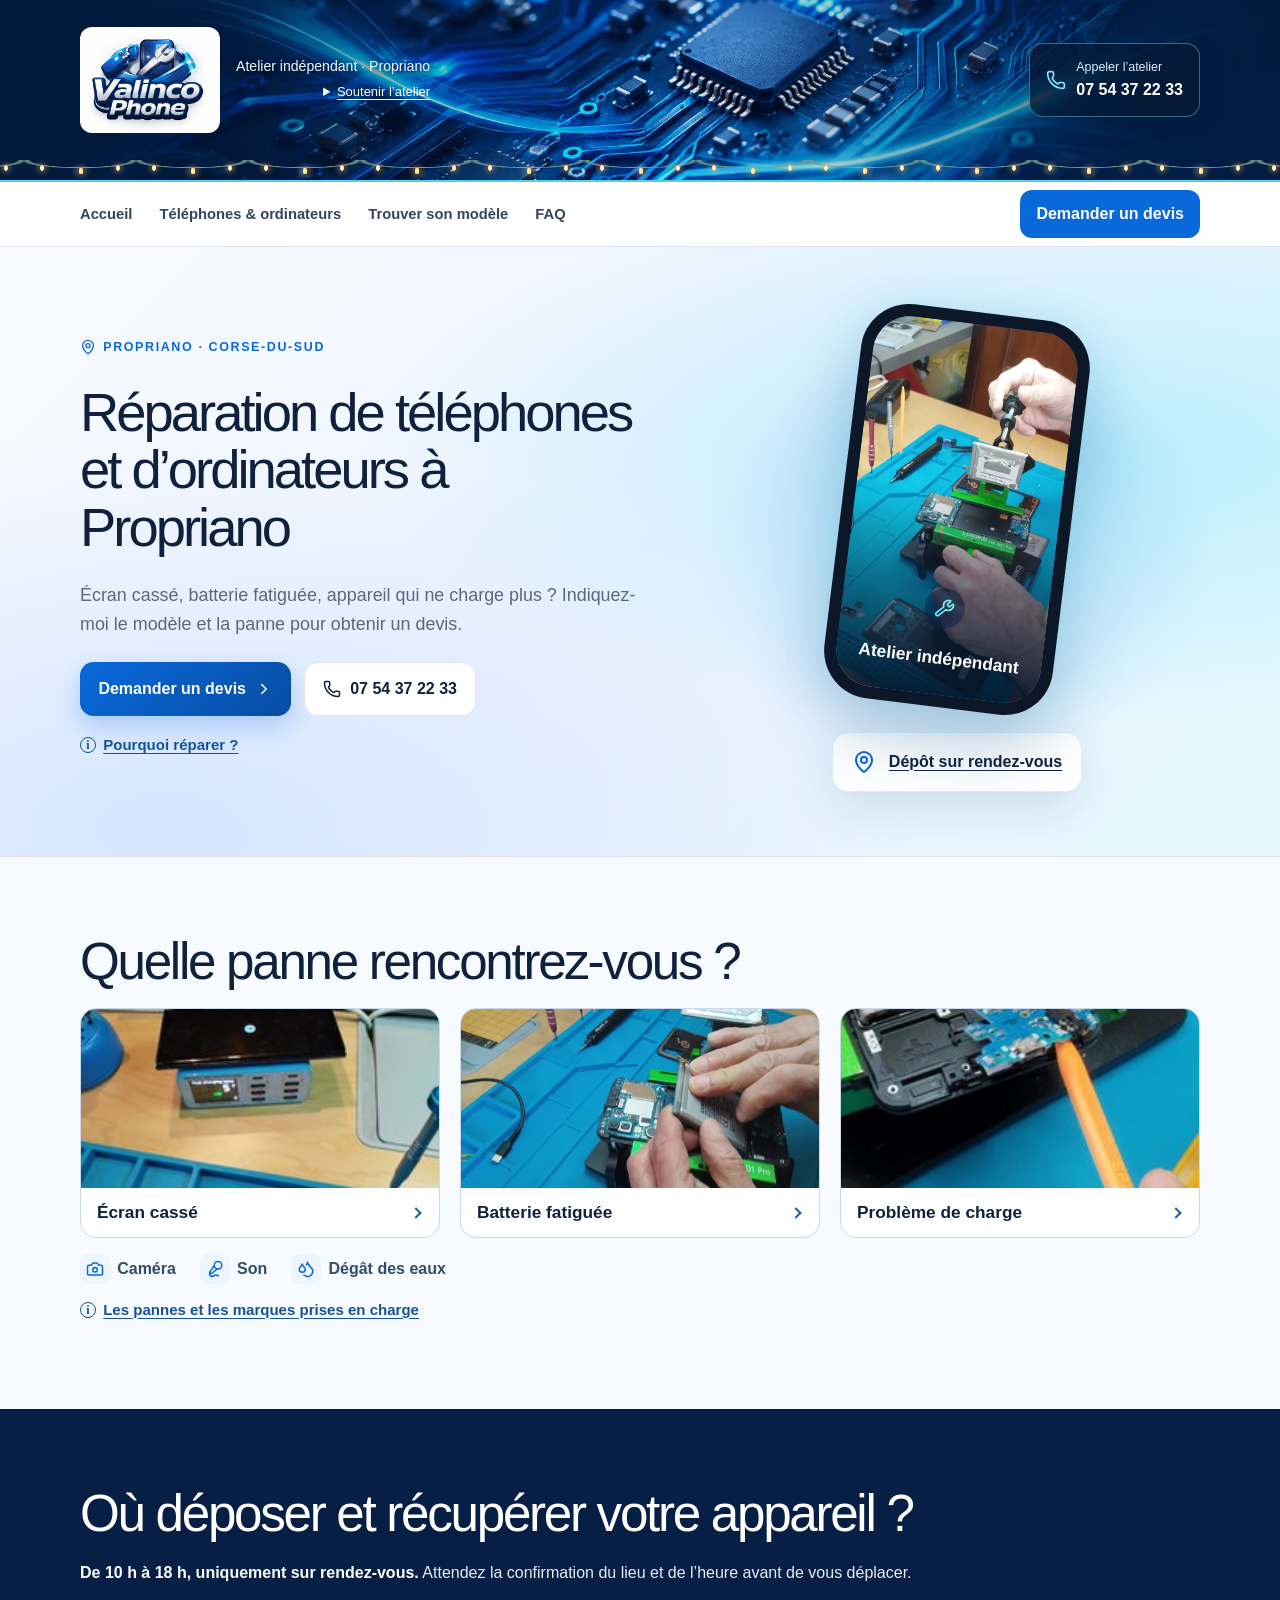
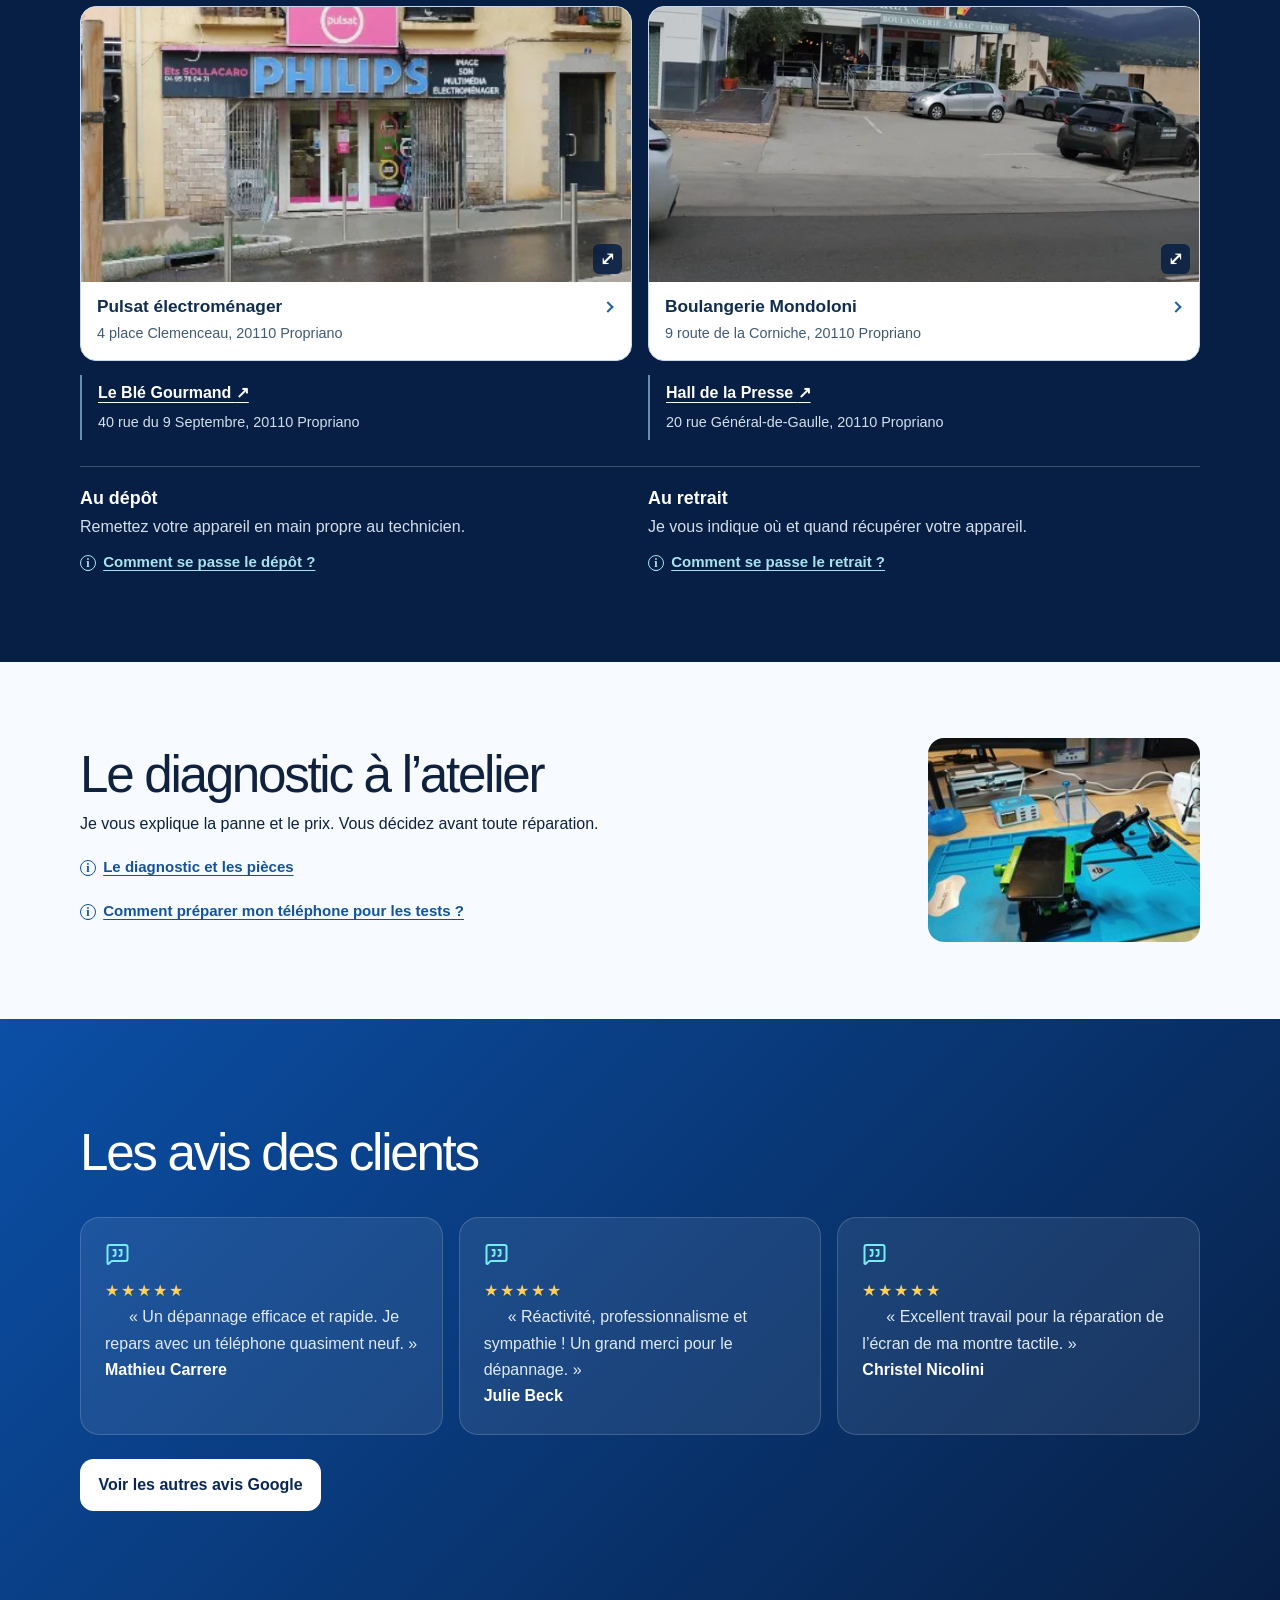
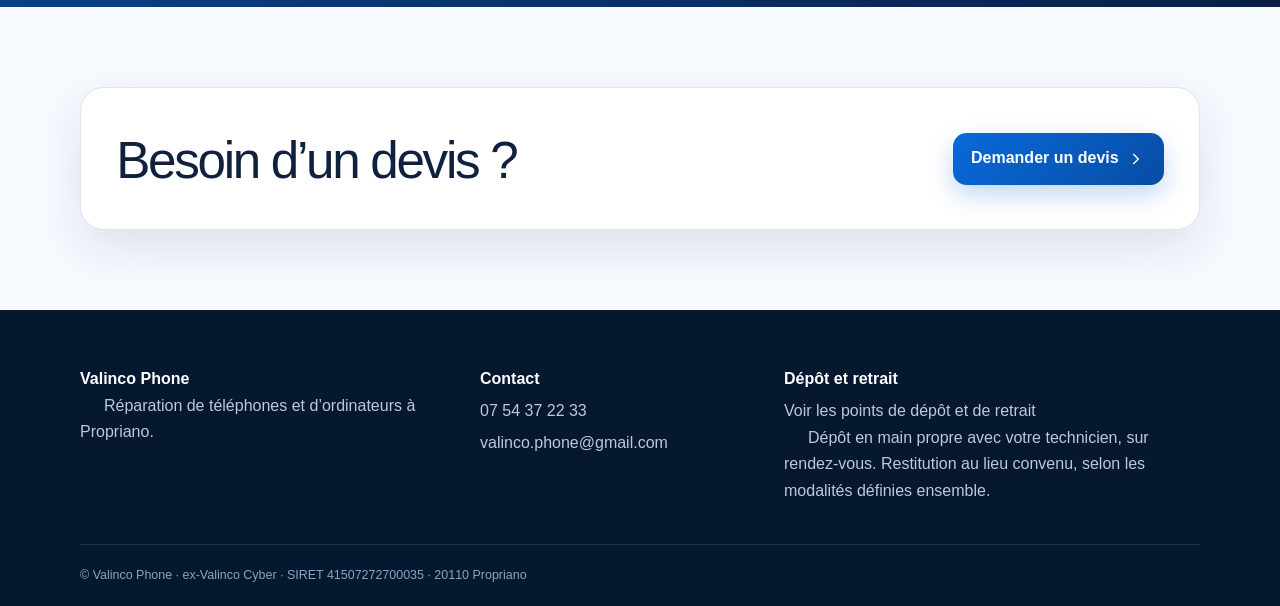
==== commit 7a59cadd: "Dégager la photo de l’atelier et améliorer la lisibilité du premier écran" ====
--- a/index.html
+++ b/index.html
@@ -1,4 +1,4 @@
-<!DOCTYPE html><html lang="fr"><head><meta charSet="utf-8"/><meta name="viewport" content="width=device-width, initial-scale=1"/><link rel="preload" href="/img/accueil/reparation-atelier.webp" as="image"/><link rel="stylesheet" href="/styles.css?v=20261125-retraits"><title>Réparation de téléphones et d’ordinateurs à Propriano | Valinco Phone</title><meta name="description" content="Réparation de téléphones et d’ordinateurs à Propriano. Écran, batterie, charge et diagnostic sur devis. Dépôt en main propre sur rendez-vous de 10 h à 18 h."/><meta name="google-site-verification" content="y23bg_1Cq18GhfLMKLJxg19EaMHYp-9vz66ez85fakI"/><link rel="icon" href="/favicon.svg"/><link rel="canonical" href="https://valincophone.fr/"/><link rel="stylesheet" href="/accueil.css?v=20261127-1"><script type="application/ld+json">{"@context": "https://schema.org", "@graph": [{"@type": "Organization", "@id": "https://valincophone.fr/#entreprise", "name": "Valinco Phone", "alternateName": ["Valincophone", "Valinco Cyber"], "url": "https://valincophone.fr/", "telephone": "+33754372233", "email": "valinco.phone@gmail.com", "description": "Atelier indépendant de réparation de téléphones et d’ordinateurs à Propriano. Dépôt en main propre sur rendez-vous de 10 h à 18 h. Le lieu et l’heure sont confirmés avant le déplacement."}, {"@type": "WebSite", "@id": "https://valincophone.fr/#site", "url": "https://valincophone.fr/", "name": "Valinco Phone", "alternateName": "Valincophone", "inLanguage": "fr-FR", "publisher": {"@id": "https://valincophone.fr/#entreprise"}}]}</script><link rel="stylesheet" href="/bandeau-technologie.css?v=20261127-noel"><link rel="preload" as="image" href="/bandeau-technologie-bleu.webp"><style>
+<!DOCTYPE html><html lang="fr"><head><meta charSet="utf-8"/><meta name="viewport" content="width=device-width, initial-scale=1"/><link rel="preload" href="/img/accueil/reparation-atelier.webp" as="image"/><link rel="stylesheet" href="/styles.css?v=20261125-retraits"><title>Réparation de téléphones et d’ordinateurs à Propriano | Valinco Phone</title><meta name="description" content="Réparation de téléphones et d’ordinateurs à Propriano. Écran, batterie, charge et diagnostic sur devis. Dépôt en main propre sur rendez-vous de 10 h à 18 h."/><meta name="google-site-verification" content="y23bg_1Cq18GhfLMKLJxg19EaMHYp-9vz66ez85fakI"/><link rel="icon" href="/favicon.svg"/><link rel="canonical" href="https://valincophone.fr/"/><link rel="stylesheet" href="/accueil.css?v=20261127-2"><script type="application/ld+json">{"@context": "https://schema.org", "@graph": [{"@type": "Organization", "@id": "https://valincophone.fr/#entreprise", "name": "Valinco Phone", "alternateName": ["Valincophone", "Valinco Cyber"], "url": "https://valincophone.fr/", "telephone": "+33754372233", "email": "valinco.phone@gmail.com", "description": "Atelier indépendant de réparation de téléphones et d’ordinateurs à Propriano. Dépôt en main propre sur rendez-vous de 10 h à 18 h. Le lieu et l’heure sont confirmés avant le déplacement."}, {"@type": "WebSite", "@id": "https://valincophone.fr/#site", "url": "https://valincophone.fr/", "name": "Valinco Phone", "alternateName": "Valincophone", "inLanguage": "fr-FR", "publisher": {"@id": "https://valincophone.fr/#entreprise"}}]}</script><link rel="stylesheet" href="/bandeau-technologie.css?v=20261127-noel"><link rel="preload" as="image" href="/bandeau-technologie-bleu.webp"><style>
 .site-header{position:relative;z-index:5}
 .site-header:has(.donor[open]){z-index:31}
 .workshop-brand{min-width:0}
--- a/accueil.css
+++ b/accueil.css
@@ -2,7 +2,8 @@
 .hero-grid { min-height: auto; padding-block: clamp(2.4rem, 5vw, 4.8rem); }
 .hero-copy > p, .home-section p, .home-deposit p { text-indent: 0; }
 .hero-actions { margin: 1.4rem 0 .45rem; }
-.hero-panel { min-height: 340px; }
+.hero-copy h1 { font-size: clamp(2.05rem, 4.25vw, 3.7rem); line-height: 1.06; }
+.hero-panel { min-height: 340px; row-gap: 1.2rem; }
 .device-card { width: min(230px, 65vw); }
 .device-screen { position: relative; overflow: hidden; justify-content: end; padding: 1.4rem .65rem; }
 .device-screen::after { content: ""; position: absolute; inset: 0; background: linear-gradient(180deg, transparent 42%, #061a3780 70%, #04152cf0); }
@@ -11,7 +12,7 @@
 .device-screen strong { font-size: 1.08rem; }
 .device-screen .pulse-ring { border: 0; background: #071f4580; width: 40px; height: 40px; box-shadow: none; }
 .device-screen .pulse-ring svg { width: 20px; }
-a.floating-card { bottom: 9%; text-decoration: underline; text-underline-offset: .2em; }
+a.floating-card { position: static; justify-self: center; margin-top: .3rem; text-decoration: underline; text-underline-offset: .2em; }
 .home-section, .home-deposit { padding-block: clamp(2.6rem, 6vw, 5rem); }
 #depots-restitutions, #avant-depot, #restitution, #tests-apres-reparation { scroll-margin-top: 140px; }
 .home-section h2, .home-deposit h2 { margin: 0 0 1.2rem; }
@@ -24,7 +25,7 @@
 .home-service span, .home-place-label { display: block; padding: .85rem 1rem; }
 .home-service span, .home-place-label strong { font-size: 1.08rem; line-height: 1.25; font-weight: 700; }
 .home-service span, .home-place-label strong { display: flex; align-items: center; justify-content: space-between; gap: .5rem; }
-.home-service b, .home-place b { font-size: 1rem; color: #21609b; }
+.home-service b, .home-place b { flex: none; width: .5rem; height: .5rem; margin-right: .18rem; border: solid #21609b; border-width: 2px 2px 0 0; transform: rotate(45deg); font-size: 0; }
 .home-service:hover span, .home-place a:hover strong { text-decoration: underline; text-underline-offset: .2em; }
 .home-secondary, .home-other-places { padding: 0; list-style: none; }
 .home-secondary { display: flex; gap: .65rem 1.5rem; flex-wrap: wrap; margin: 1rem 0 .25rem; }
@@ -52,7 +53,7 @@
 .home-more { width: fit-content; max-width: 100%; }
 .home-more > summary { display: flex; align-items: center; gap: .45rem; cursor: pointer; min-height: 44px; width: fit-content; color: #14539a; text-decoration: underline; text-underline-offset: .22em; font-size: .94rem; font-weight: 600; list-style: none; }
 .home-more > summary::-webkit-details-marker { display: none; }
-.home-more > summary::before { content: "i"; flex: none; display: grid; place-items: center; width: 1rem; height: 1rem; border: 1px solid currentColor; border-radius: 100%; font: bold .75rem/1 Georgia, serif; }
+.home-more > summary::before { content: "i"; content: "i" / ""; flex: none; display: grid; place-items: center; width: 1rem; height: 1rem; border: 1px solid currentColor; border-radius: 100%; font: bold .75rem/1 Georgia, serif; }
 .home-deposit .home-more > summary { color: #a6e3ef; }
 .home-note { box-sizing: border-box; color: #163655; background: white; padding: 1rem 1.2rem; border: 1px solid #c2d3e4; border-radius: .9rem; line-height: 1.5; overflow-wrap: anywhere; font-size: .94rem; text-align: left; }
 .home-note p, .home-note ul { color: #25435e; margin: 0; text-indent: 0; font-size: inherit; }
@@ -70,12 +71,12 @@
 }
 @media (max-width: 600px) {
   .hero-grid { display: flex; flex-direction: column; align-items: stretch; padding-block: 1.75rem; gap: .6rem; }
-  .hero-panel { display: flex; justify-content: flex-end; align-items: center; padding: .3rem .8rem .5rem; }
+  .hero-panel { display: flex; flex-direction: row-reverse; justify-content: space-between; align-items: center; padding: .3rem .8rem .5rem; }
   .device-card { width: 124px; aspect-ratio: .78; padding: 5px; border-radius: 1.15rem; transform: rotate(5deg); }
   .device-screen { border-radius: .9rem; padding: .5rem; }
   .device-screen .pulse-ring { display: none; }
   .device-screen strong { font-size: .78rem; margin: 0; }
-  a.floating-card { left: 0; bottom: 22%; padding: .65rem .85rem; }
+  a.floating-card { max-width: 54%; margin: 0; padding: .65rem .85rem; }
   .home-services { grid-template-columns: 1fr; gap: .55rem; }
   .home-service { display: grid; grid-template-columns: 92px minmax(0, 1fr); align-items: center; }
   .home-service img { aspect-ratio: 4 / 3; }
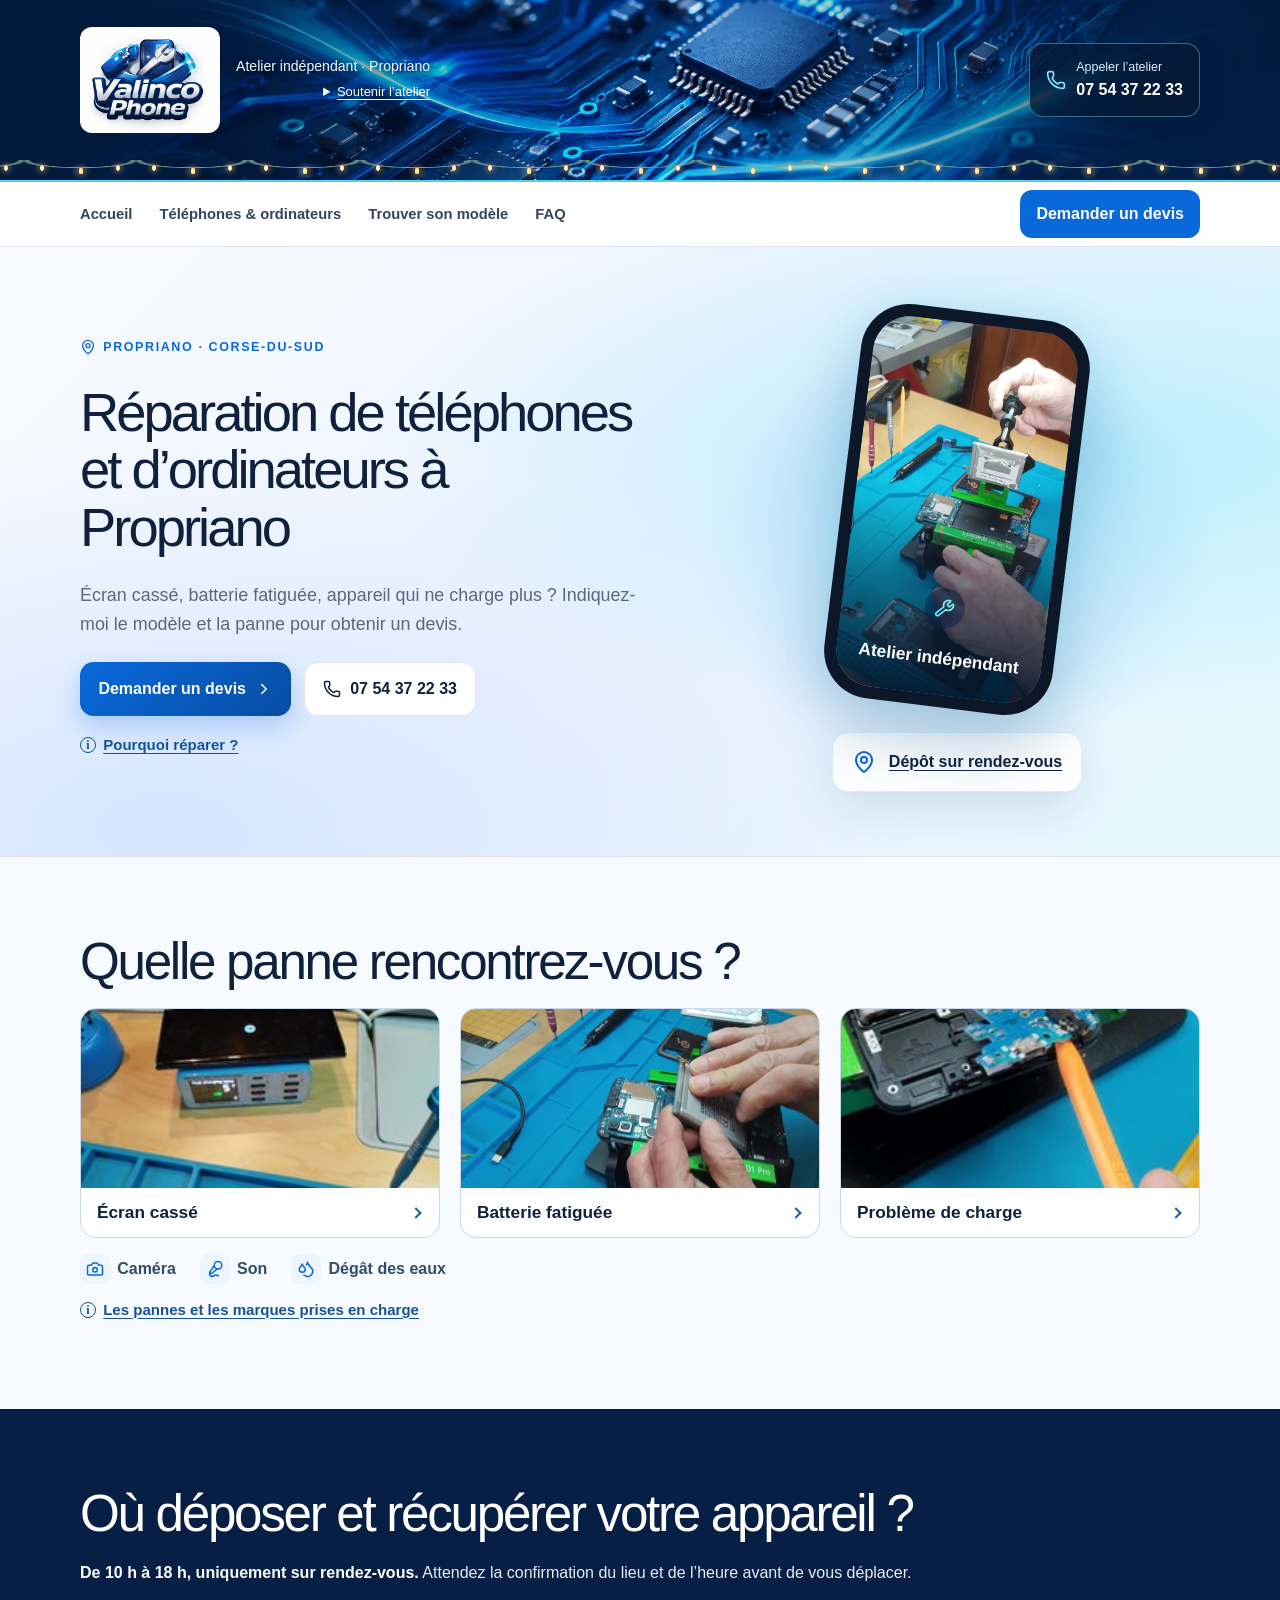
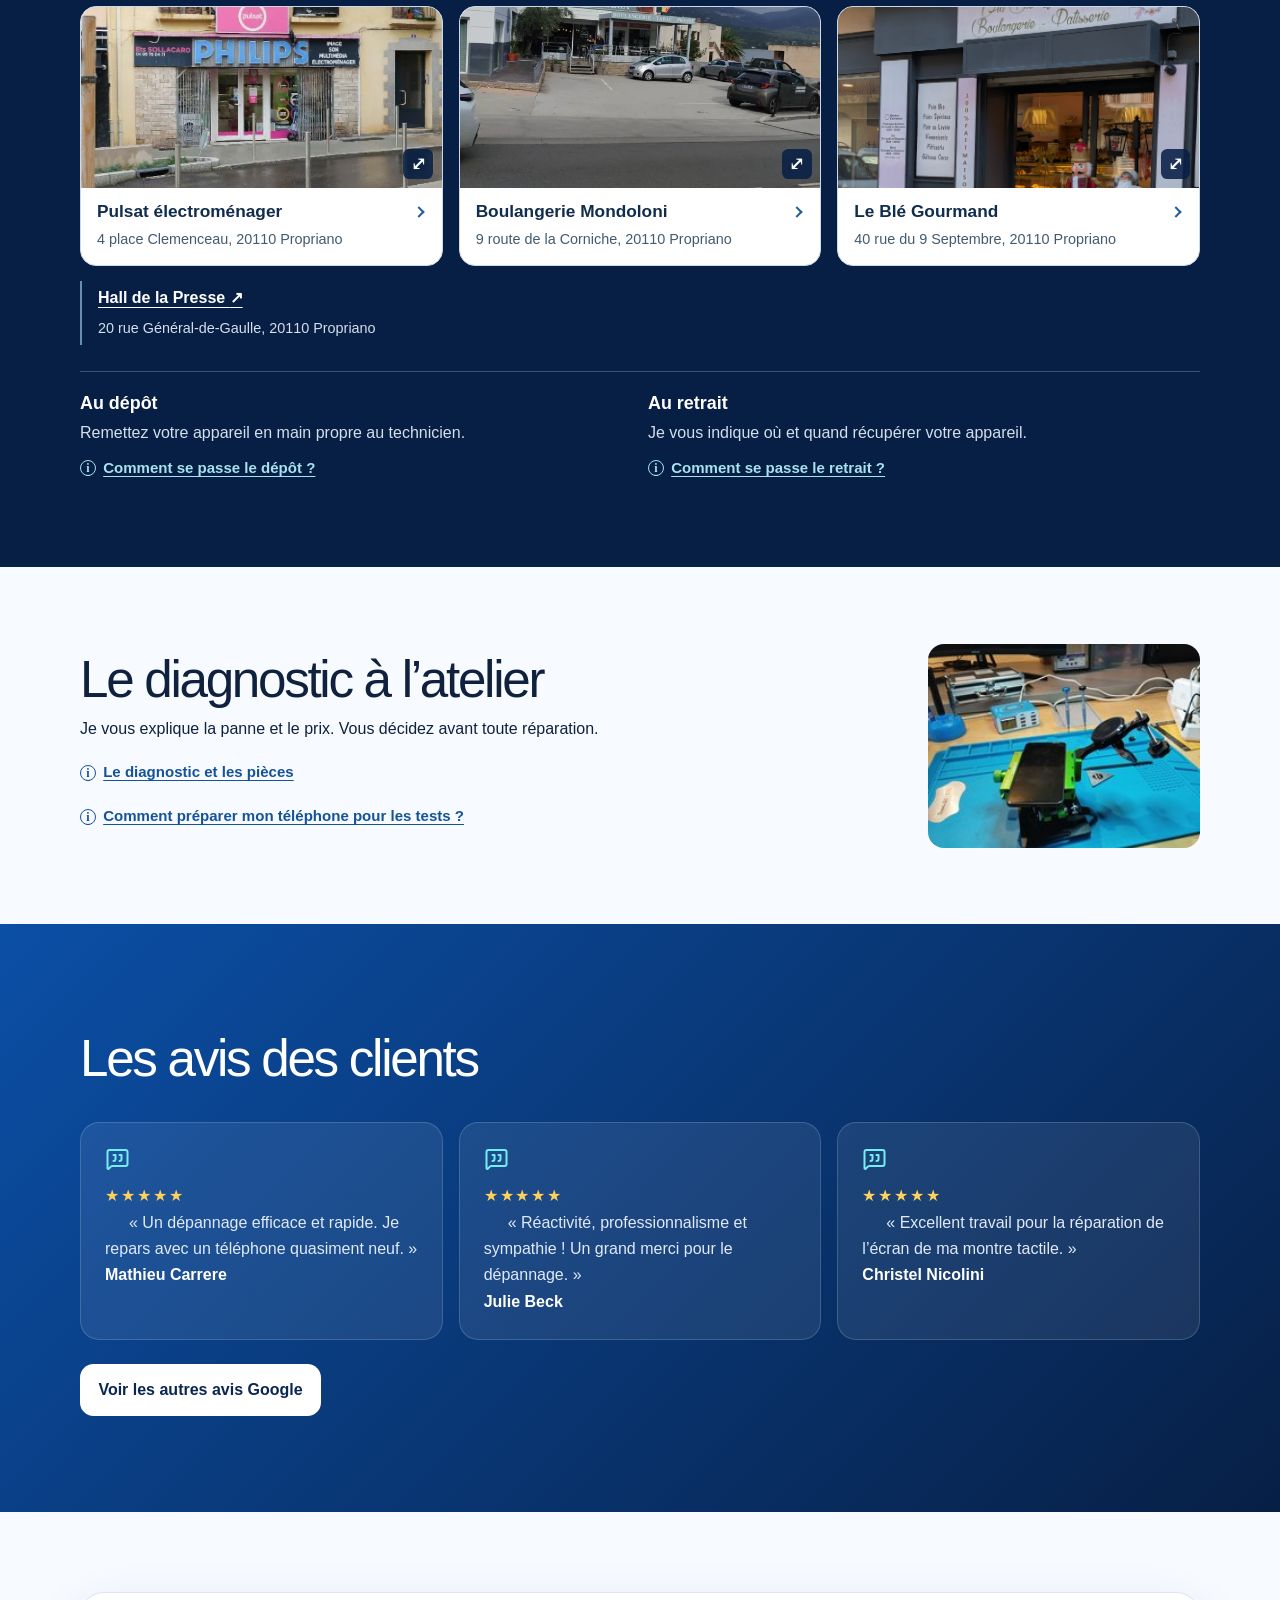
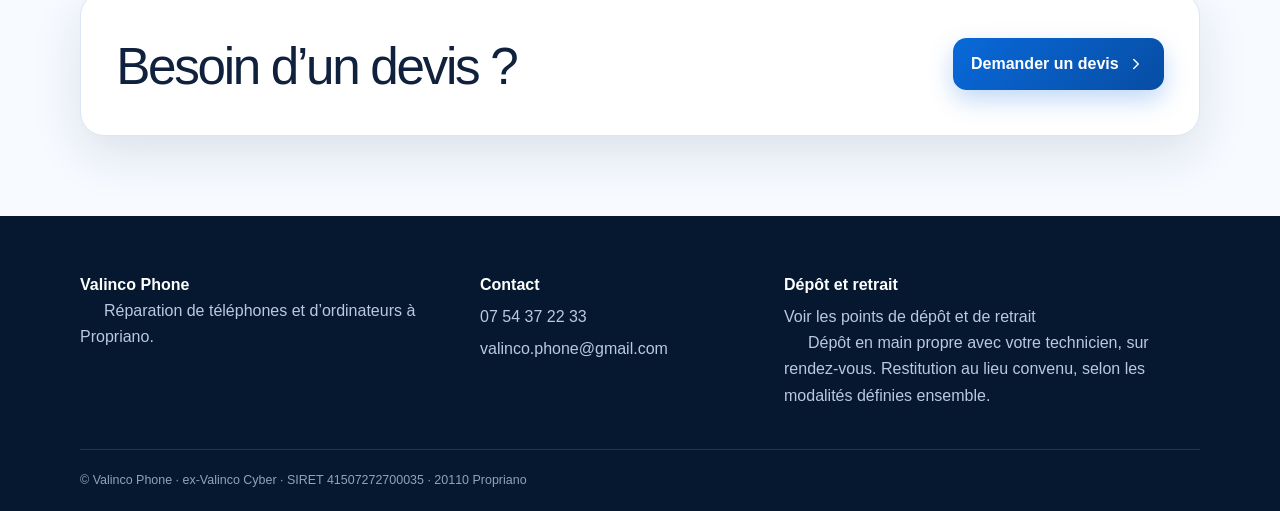
==== commit 11f142ff: "Ajouter la photo du Blé Gourmand et clarifier les avantages de l’abonnement" ====
--- a/index.html
+++ b/index.html
@@ -1,4 +1,4 @@
-<!DOCTYPE html><html lang="fr"><head><meta charSet="utf-8"/><meta name="viewport" content="width=device-width, initial-scale=1"/><link rel="preload" href="/img/accueil/reparation-atelier.webp" as="image"/><link rel="stylesheet" href="/styles.css?v=20261125-retraits"><title>Réparation de téléphones et d’ordinateurs à Propriano | Valinco Phone</title><meta name="description" content="Réparation de téléphones et d’ordinateurs à Propriano. Écran, batterie, charge et diagnostic sur devis. Dépôt en main propre sur rendez-vous de 10 h à 18 h."/><meta name="google-site-verification" content="y23bg_1Cq18GhfLMKLJxg19EaMHYp-9vz66ez85fakI"/><link rel="icon" href="/favicon.svg"/><link rel="canonical" href="https://valincophone.fr/"/><link rel="stylesheet" href="/accueil.css?v=20261127-2"><script type="application/ld+json">{"@context": "https://schema.org", "@graph": [{"@type": "Organization", "@id": "https://valincophone.fr/#entreprise", "name": "Valinco Phone", "alternateName": ["Valincophone", "Valinco Cyber"], "url": "https://valincophone.fr/", "telephone": "+33754372233", "email": "valinco.phone@gmail.com", "description": "Atelier indépendant de réparation de téléphones et d’ordinateurs à Propriano. Dépôt en main propre sur rendez-vous de 10 h à 18 h. Le lieu et l’heure sont confirmés avant le déplacement."}, {"@type": "WebSite", "@id": "https://valincophone.fr/#site", "url": "https://valincophone.fr/", "name": "Valinco Phone", "alternateName": "Valincophone", "inLanguage": "fr-FR", "publisher": {"@id": "https://valincophone.fr/#entreprise"}}]}</script><link rel="stylesheet" href="/bandeau-technologie.css?v=20261127-noel"><link rel="preload" as="image" href="/bandeau-technologie-bleu.webp"><style>
+<!DOCTYPE html><html lang="fr"><head><meta charSet="utf-8"/><meta name="viewport" content="width=device-width, initial-scale=1"/><link rel="preload" href="/img/accueil/reparation-atelier.webp" as="image"/><link rel="stylesheet" href="/styles.css?v=20261125-retraits"><title>Réparation de téléphones et d’ordinateurs à Propriano | Valinco Phone</title><meta name="description" content="Réparation de téléphones et d’ordinateurs à Propriano. Écran, batterie, charge et diagnostic sur devis. Dépôt en main propre sur rendez-vous de 10 h à 18 h."/><meta name="google-site-verification" content="y23bg_1Cq18GhfLMKLJxg19EaMHYp-9vz66ez85fakI"/><link rel="icon" href="/favicon.svg"/><link rel="canonical" href="https://valincophone.fr/"/><link rel="stylesheet" href="/accueil.css?v=20261127-ble-gourmand"><script type="application/ld+json">{"@context": "https://schema.org", "@graph": [{"@type": "Organization", "@id": "https://valincophone.fr/#entreprise", "name": "Valinco Phone", "alternateName": ["Valincophone", "Valinco Cyber"], "url": "https://valincophone.fr/", "telephone": "+33754372233", "email": "valinco.phone@gmail.com", "description": "Atelier indépendant de réparation de téléphones et d’ordinateurs à Propriano. Dépôt en main propre sur rendez-vous de 10 h à 18 h. Le lieu et l’heure sont confirmés avant le déplacement."}, {"@type": "WebSite", "@id": "https://valincophone.fr/#site", "url": "https://valincophone.fr/", "name": "Valinco Phone", "alternateName": "Valincophone", "inLanguage": "fr-FR", "publisher": {"@id": "https://valincophone.fr/#entreprise"}}]}</script><link rel="stylesheet" href="/bandeau-technologie.css?v=20261127-noel"><link rel="preload" as="image" href="/bandeau-technologie-bleu.webp"><style>
 .site-header{position:relative;z-index:5}
 .site-header:has(.donor[open]){z-index:31}
 .workshop-brand{min-width:0}
@@ -27,8 +27,11 @@
 </article><article class="home-place">
 <details class="home-more home-place-photo" id="photo-mondoloni"><summary aria-label="Agrandir la photo de Boulangerie Mondoloni"><img src="/img/accueil/mondoloni.webp" alt="Devanture de la boulangerie Mondoloni, enseigne A Panattaria, et son parking" width="600" height="390" loading="lazy"><span aria-hidden="true" class="expand-photo">⤢</span></summary><div class="home-note"><img src="/images/lieux/mondoloni-propriano.jpg" alt="Devanture de la boulangerie Mondoloni, enseigne A Panattaria, et son parking" width="3000" height="4000" loading="lazy"></div></details>
 <a href="https://maps.app.goo.gl/vKhxmNQwkSJCbJXt7" target="_blank" rel="noopener noreferrer" aria-label="Boulangerie Mondoloni — 9 route de la Corniche, 20110 Propriano — ouvrir Google Maps dans un nouvel onglet"><span class="home-place-label"><strong>Boulangerie Mondoloni <b aria-hidden="true">↗</b></strong><small>9 route de la Corniche, 20110 Propriano</small></span></a>
+</article><article class="home-place">
+<details class="home-more home-place-photo" id="photo-ble-gourmand"><summary aria-label="Agrandir la photo du Blé Gourmand"><img class="home-photo-ble-gourmand" src="/images/lieux/ble-gourmand-propriano-20261127.jpg" alt="Enseigne Au Blé Gourmand et entrée de la boulangerie à Propriano, décorée pour Noël" width="3000" height="4000" loading="lazy" decoding="async"><span aria-hidden="true" class="expand-photo">⤢</span></summary><div class="home-note"><img src="/images/lieux/ble-gourmand-propriano-20261127.jpg" alt="Façade du Blé Gourmand à Propriano" width="3000" height="4000" loading="lazy" decoding="async"></div></details>
+<a href="https://www.google.com/maps/place/Au+Bl%C3%A9+Gourmand/@41.6761469,8.9068516,17z/data=!3m1!4b1!4m6!3m5!1s0x12da37f561d796e3:0x58e32227240e69!8m2!3d41.6761469!4d8.9068516!16s%2Fg%2F11mvvhwv_6" target="_blank" rel="noopener noreferrer" aria-label="Le Blé Gourmand — 40 rue du 9 Septembre, 20110 Propriano — ouvrir Google Maps dans un nouvel onglet"><span class="home-place-label"><strong>Le Blé Gourmand <b aria-hidden="true">↗</b></strong><small>40 rue du 9 Septembre, 20110 Propriano</small></span></a>
 </article></div>
-<ul class="home-other-places"><li><a href="https://www.google.com/maps/place/Au+Bl%C3%A9+Gourmand/@41.6761469,8.9068516,17z/data=!3m1!4b1!4m6!3m5!1s0x12da37f561d796e3:0x58e32227240e69!8m2!3d41.6761469!4d8.9068516!16s%2Fg%2F11mvvhwv_6" target="_blank" rel="noopener noreferrer" aria-label="Le Blé Gourmand — 40 rue du 9 Septembre, 20110 Propriano — ouvrir Google Maps dans un nouvel onglet">Le Blé Gourmand <span aria-hidden="true">↗</span></a><small>40 rue du 9 Septembre, 20110 Propriano</small></li><li><a href="https://maps.app.goo.gl/Yav1upkdZdQbVnnf6" target="_blank" rel="noopener noreferrer" aria-label="Hall de la Presse — 20 rue Général-de-Gaulle, 20110 Propriano — ouvrir Google Maps dans un nouvel onglet">Hall de la Presse <span aria-hidden="true">↗</span></a><small>20 rue Général-de-Gaulle, 20110 Propriano</small></li></ul>
+<ul class="home-other-places"><li><a href="https://maps.app.goo.gl/Yav1upkdZdQbVnnf6" target="_blank" rel="noopener noreferrer" aria-label="Hall de la Presse — 20 rue Général-de-Gaulle, 20110 Propriano — ouvrir Google Maps dans un nouvel onglet">Hall de la Presse <span aria-hidden="true">↗</span></a><small>20 rue Général-de-Gaulle, 20110 Propriano</small></li></ul>
 <div class="home-handover"><div><h3 id="avant-depot">Au dépôt</h3><p>Remettez votre appareil en main propre au technicien.</p><details class="home-more"><summary>Comment se passe le dépôt ?</summary><div class="home-note"><p>Avant tout déplacement, <strong>faites une demande de devis et attendez mon retour</strong>. Nous convenons ensemble du lieu et de l’horaire qui vous conviennent, selon mes disponibilités.</p>
 <p>Je vous accueille personnellement pour vérifier le modèle exact de votre téléphone, examiner avec vous les dysfonctionnements signalés et faire le point sur la réparation envisagée et son tarif. Cet échange permet de bien comprendre votre besoin et d’éviter les malentendus avant la prise en charge.</p>
 <p class="handover-rule"><strong>Votre appareil doit donc m’être remis en main propre, sur rendez-vous. Merci de ne pas le déposer sur place en mon absence.</strong></p><p>L’atelier est fermé au public. Les rendez-vous se déroulent au point de dépôt convenu. D’autres points de dépôt et de retrait sont prévus à Olmeto et à Sartène.</p></div></details></div>
--- a/accueil.css
+++ b/accueil.css
@@ -99,3 +99,7 @@
 .expand-photo { position: absolute; bottom: .55rem; right: .55rem; border-radius: .4rem; padding: .1rem .45rem; color: white; background: #071f45db; font: 700 1.1rem/1.5 system-ui, sans-serif; }
 .home-place-photo .home-note img { width: 100%; height: auto; max-height: 38vh; aspect-ratio: auto; object-fit: contain; }
 .home-place-photo .home-note { padding: .6rem; }
+
+/* Troisième lieu de rencontre photographié. */
+@media (min-width: 851px) { .home-places { grid-template-columns: repeat(3, minmax(0, 1fr)); } }
+.home-place-photo > summary > .home-photo-ble-gourmand { object-position: 50% 25%; }
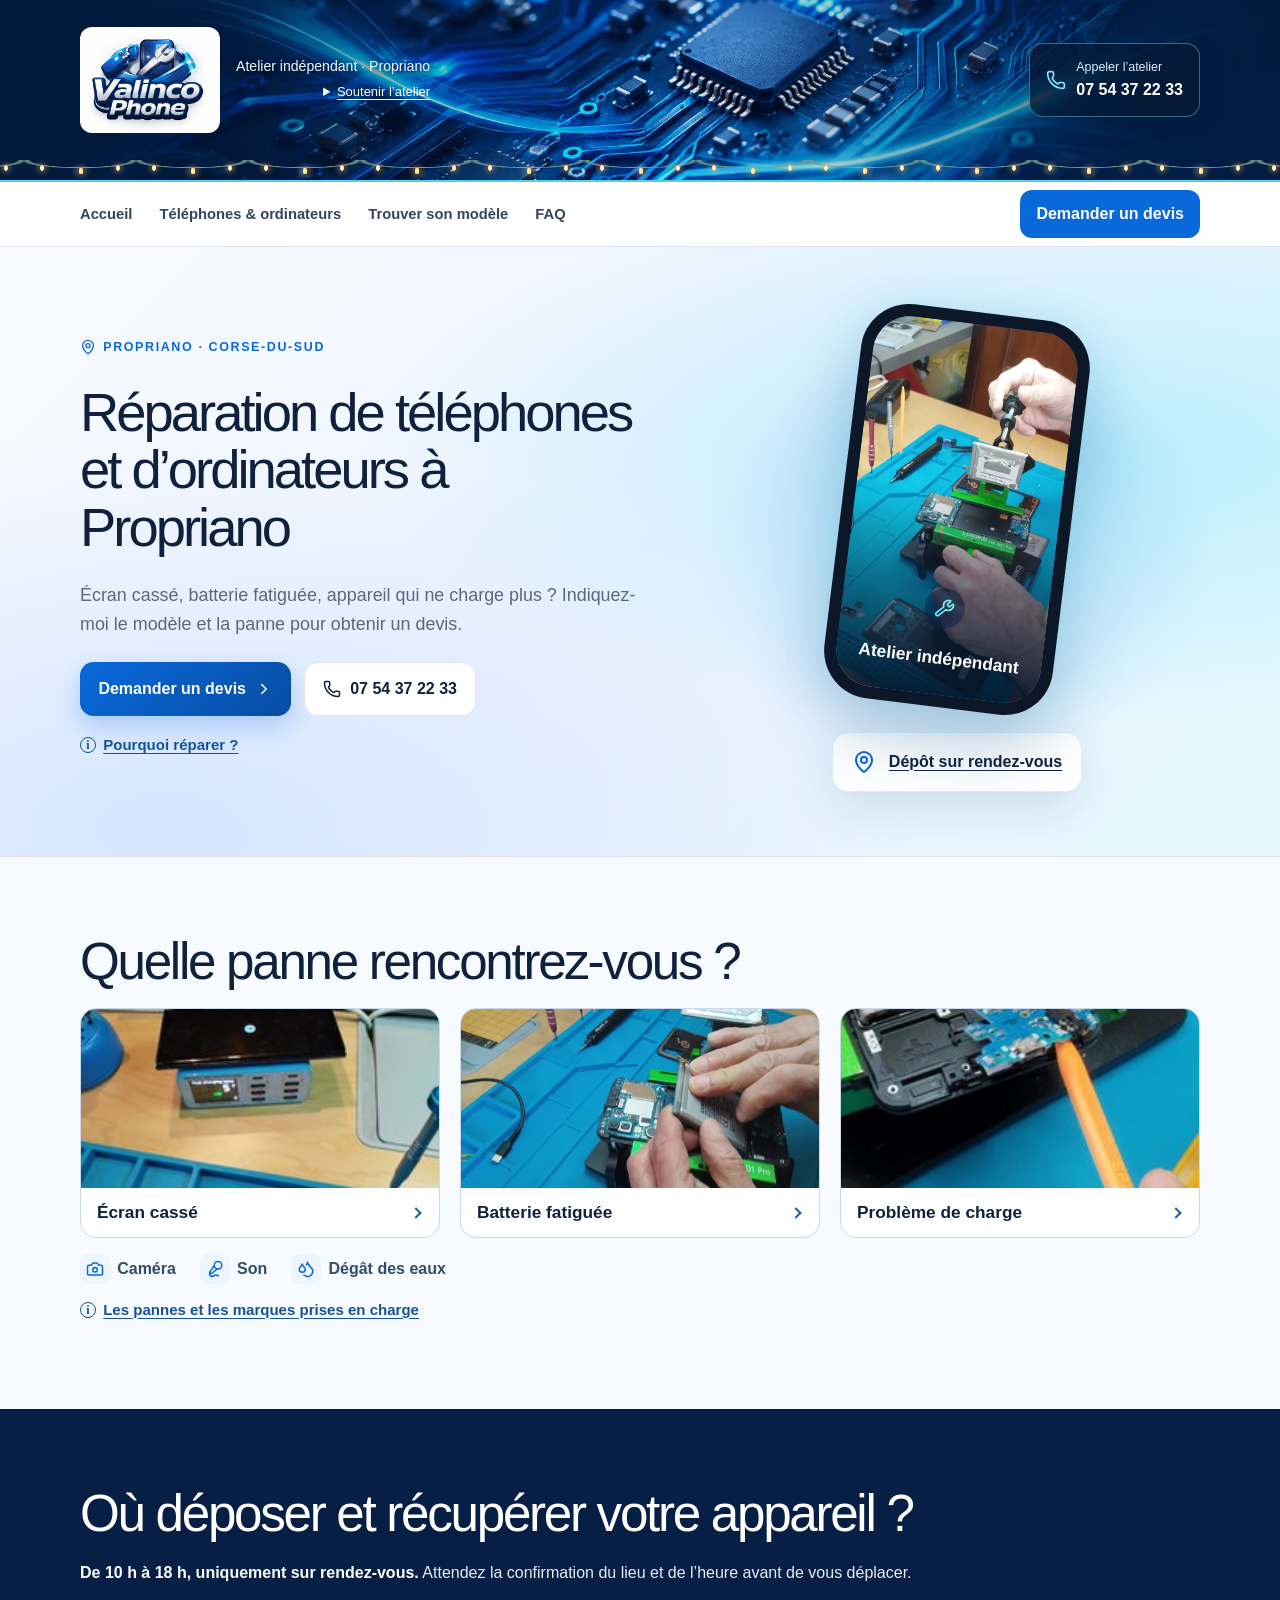
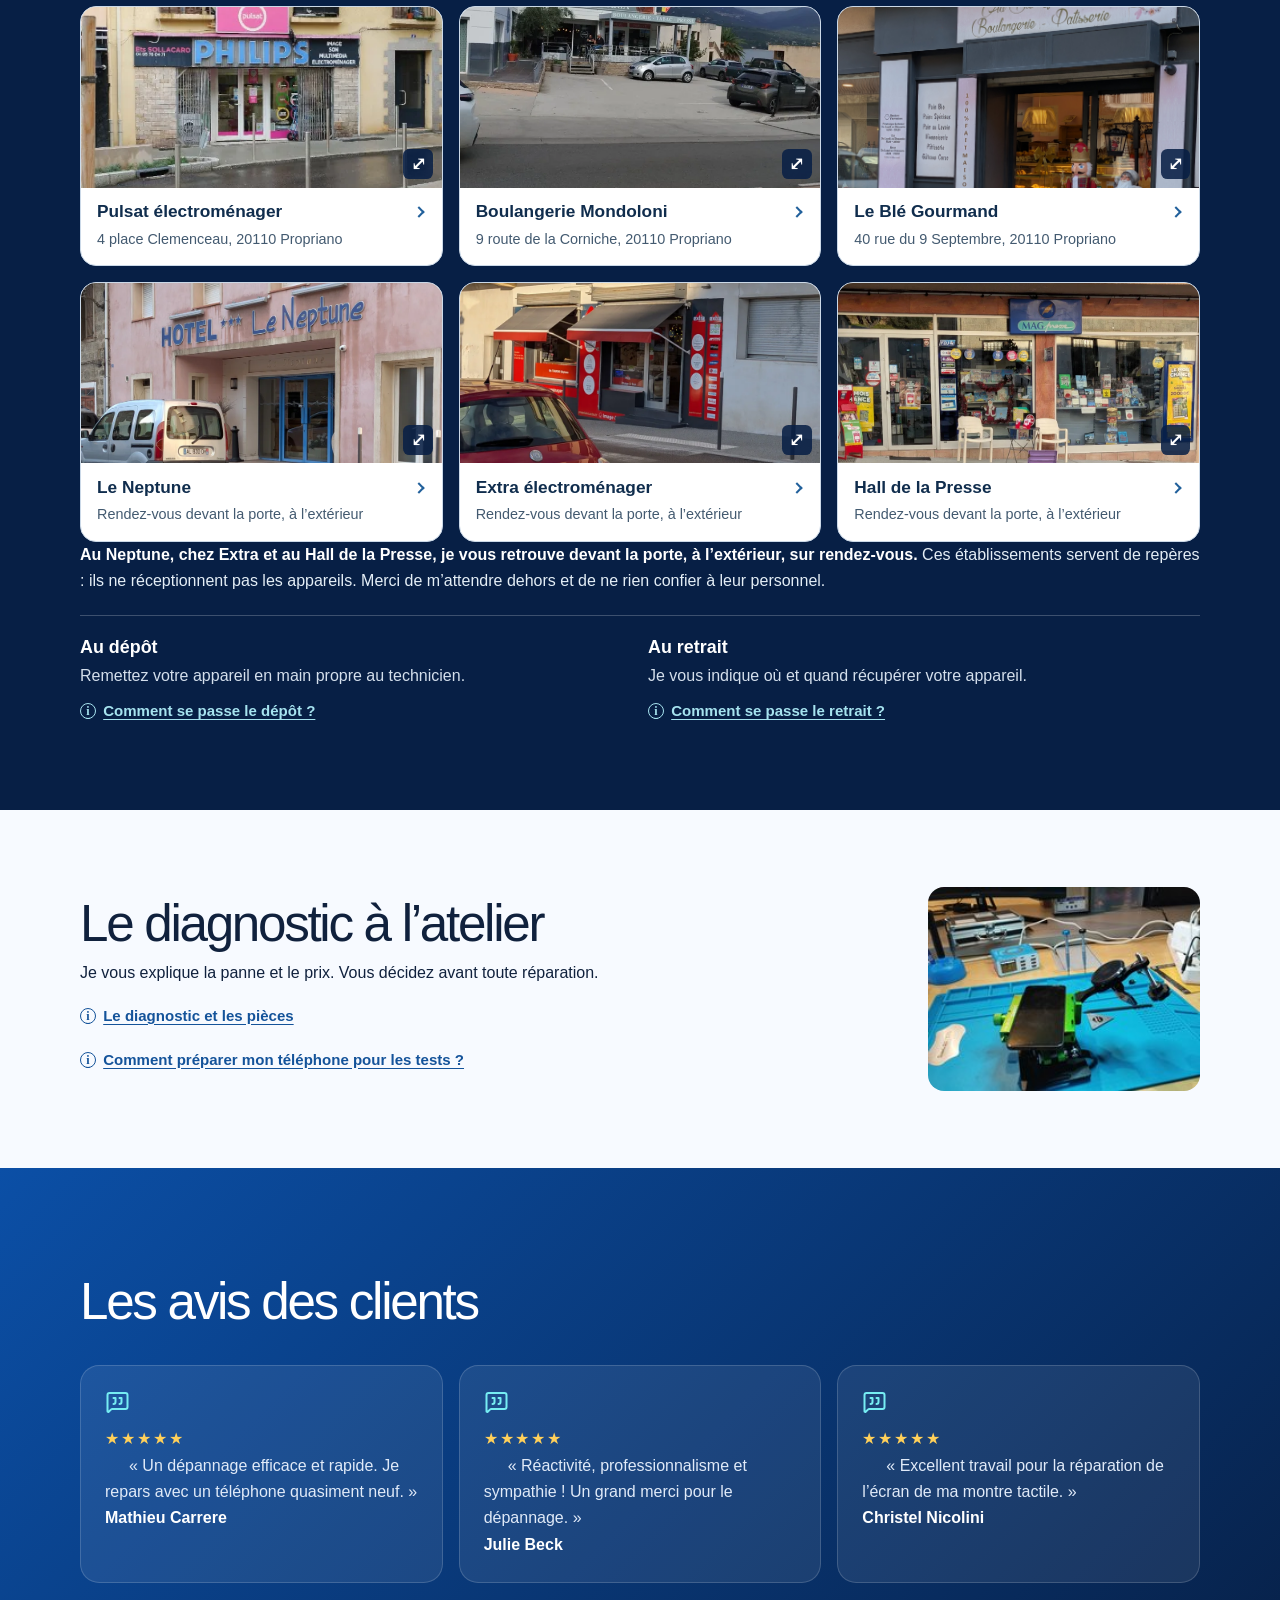
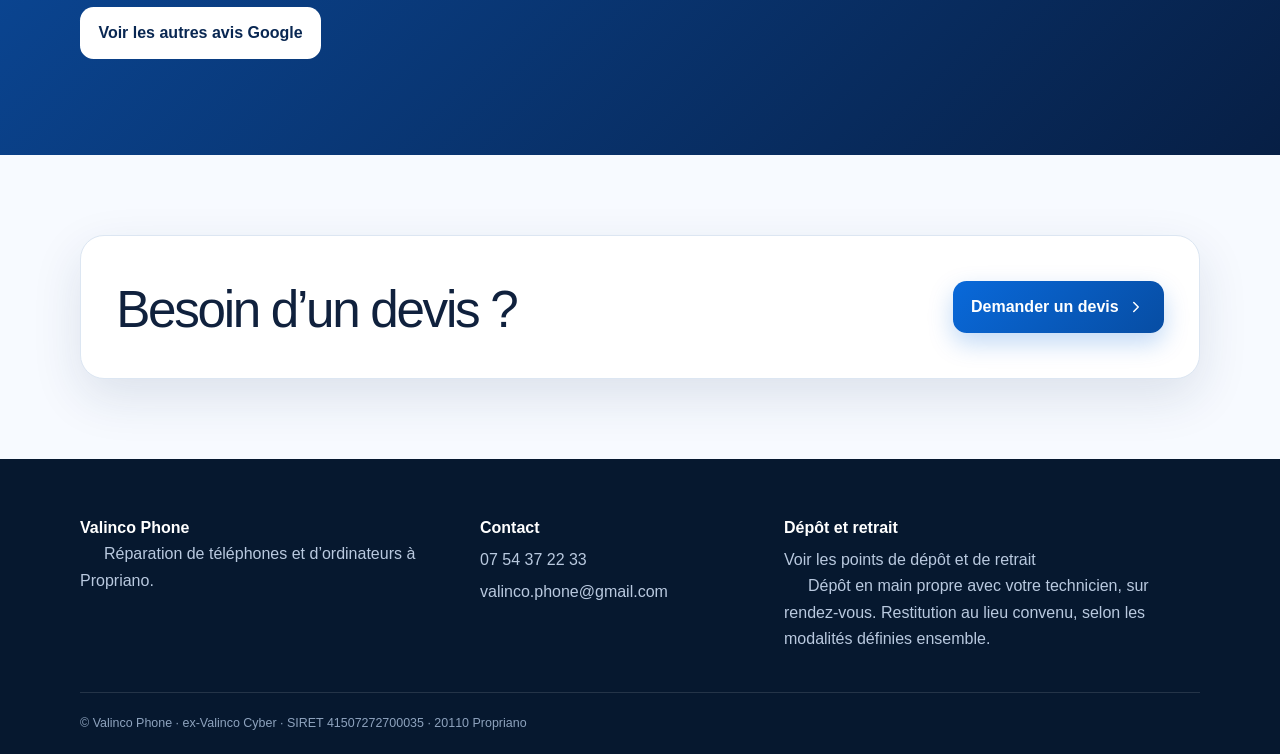
==== commit 3883e97a: "Ajouter les repères photo Neptune, Extra et Hall de la Presse pour les rendez-vous extérieurs" ====
--- a/index.html
+++ b/index.html
@@ -30,8 +30,20 @@
 </article><article class="home-place">
 <details class="home-more home-place-photo" id="photo-ble-gourmand"><summary aria-label="Agrandir la photo du Blé Gourmand"><img class="home-photo-ble-gourmand" src="/images/lieux/ble-gourmand-propriano-20261127.jpg" alt="Enseigne Au Blé Gourmand et entrée de la boulangerie à Propriano, décorée pour Noël" width="3000" height="4000" loading="lazy" decoding="async"><span aria-hidden="true" class="expand-photo">⤢</span></summary><div class="home-note"><img src="/images/lieux/ble-gourmand-propriano-20261127.jpg" alt="Façade du Blé Gourmand à Propriano" width="3000" height="4000" loading="lazy" decoding="async"></div></details>
 <a href="https://www.google.com/maps/place/Au+Bl%C3%A9+Gourmand/@41.6761469,8.9068516,17z/data=!3m1!4b1!4m6!3m5!1s0x12da37f561d796e3:0x58e32227240e69!8m2!3d41.6761469!4d8.9068516!16s%2Fg%2F11mvvhwv_6" target="_blank" rel="noopener noreferrer" aria-label="Le Blé Gourmand — 40 rue du 9 Septembre, 20110 Propriano — ouvrir Google Maps dans un nouvel onglet"><span class="home-place-label"><strong>Le Blé Gourmand <b aria-hidden="true">↗</b></strong><small>40 rue du 9 Septembre, 20110 Propriano</small></span></a>
+</article>
+<article class="home-place">
+<details class="home-more home-place-photo" id="photo-neptune"><summary aria-label="Agrandir la photo de Le Neptune"><img src="/images/lieux/neptune-20261128.webp" alt="Façade rose et porte d’entrée bleue de l’hôtel Le Neptune" width="900" height="1200" loading="lazy" decoding="async" style="object-position:50% 35%"><span aria-hidden="true" class="expand-photo">⤢</span></summary><div class="home-note"><img src="/images/lieux/neptune-20261128.webp" alt="Façade rose et porte d’entrée bleue de l’hôtel Le Neptune" width="900" height="1200" loading="lazy" decoding="async"></div></details>
+<a href="https://www.google.com/maps/search/?api=1&amp;query=H%C3%B4tel%20Le%20Neptune%20Propriano" target="_blank" rel="noopener noreferrer" aria-label="Le Neptune à Propriano — ouvrir Google Maps dans un nouvel onglet"><span class="home-place-label"><strong>Le Neptune <b aria-hidden="true">↗</b></strong><small>Rendez-vous devant la porte, à l’extérieur</small></span></a>
+</article>
+<article class="home-place">
+<details class="home-more home-place-photo" id="photo-extra"><summary aria-label="Agrandir la photo de Extra électroménager"><img src="/images/lieux/extra-20261128.webp" alt="Devanture et porte d’entrée du magasin Extra électroménager" width="900" height="1200" loading="lazy" decoding="async" style="object-position:50% 45%"><span aria-hidden="true" class="expand-photo">⤢</span></summary><div class="home-note"><img src="/images/lieux/extra-20261128.webp" alt="Devanture et porte d’entrée du magasin Extra électroménager" width="900" height="1200" loading="lazy" decoding="async"></div></details>
+<a href="https://www.google.com/maps/search/?api=1&amp;query=Extra%20Tramoni%20Propriano" target="_blank" rel="noopener noreferrer" aria-label="Extra électroménager à Propriano — ouvrir Google Maps dans un nouvel onglet"><span class="home-place-label"><strong>Extra électroménager <b aria-hidden="true">↗</b></strong><small>Rendez-vous devant la porte, à l’extérieur</small></span></a>
+</article>
+<article class="home-place">
+<details class="home-more home-place-photo" id="photo-hall-presse"><summary aria-label="Agrandir la photo de Hall de la Presse"><img src="/images/lieux/hall-presse-20261128.webp" alt="Façade du Hall de la Presse avec son enseigne MAG presse" width="900" height="1200" loading="lazy" decoding="async" style="object-position:50% 15%"><span aria-hidden="true" class="expand-photo">⤢</span></summary><div class="home-note"><img src="/images/lieux/hall-presse-20261128.webp" alt="Façade du Hall de la Presse avec son enseigne MAG presse" width="900" height="1200" loading="lazy" decoding="async"></div></details>
+<a href="https://maps.app.goo.gl/Yav1upkdZdQbVnnf6" target="_blank" rel="noopener noreferrer" aria-label="Hall de la Presse à Propriano — ouvrir Google Maps dans un nouvel onglet"><span class="home-place-label"><strong>Hall de la Presse <b aria-hidden="true">↗</b></strong><small>Rendez-vous devant la porte, à l’extérieur</small></span></a>
 </article></div>
-<ul class="home-other-places"><li><a href="https://maps.app.goo.gl/Yav1upkdZdQbVnnf6" target="_blank" rel="noopener noreferrer" aria-label="Hall de la Presse — 20 rue Général-de-Gaulle, 20110 Propriano — ouvrir Google Maps dans un nouvel onglet">Hall de la Presse <span aria-hidden="true">↗</span></a><small>20 rue Général-de-Gaulle, 20110 Propriano</small></li></ul>
+<p class="home-hours"><strong>Au Neptune, chez Extra et au Hall de la Presse, je vous retrouve devant la porte, à l’extérieur, sur rendez-vous.</strong> Ces établissements servent de repères : ils ne réceptionnent pas les appareils. Merci de m’attendre dehors et de ne rien confier à leur personnel.</p>
 <div class="home-handover"><div><h3 id="avant-depot">Au dépôt</h3><p>Remettez votre appareil en main propre au technicien.</p><details class="home-more"><summary>Comment se passe le dépôt ?</summary><div class="home-note"><p>Avant tout déplacement, <strong>faites une demande de devis et attendez mon retour</strong>. Nous convenons ensemble du lieu et de l’horaire qui vous conviennent, selon mes disponibilités.</p>
 <p>Je vous accueille personnellement pour vérifier le modèle exact de votre téléphone, examiner avec vous les dysfonctionnements signalés et faire le point sur la réparation envisagée et son tarif. Cet échange permet de bien comprendre votre besoin et d’éviter les malentendus avant la prise en charge.</p>
 <p class="handover-rule"><strong>Votre appareil doit donc m’être remis en main propre, sur rendez-vous. Merci de ne pas le déposer sur place en mon absence.</strong></p><p>L’atelier est fermé au public. Les rendez-vous se déroulent au point de dépôt convenu. D’autres points de dépôt et de retrait sont prévus à Olmeto et à Sartène.</p></div></details></div>
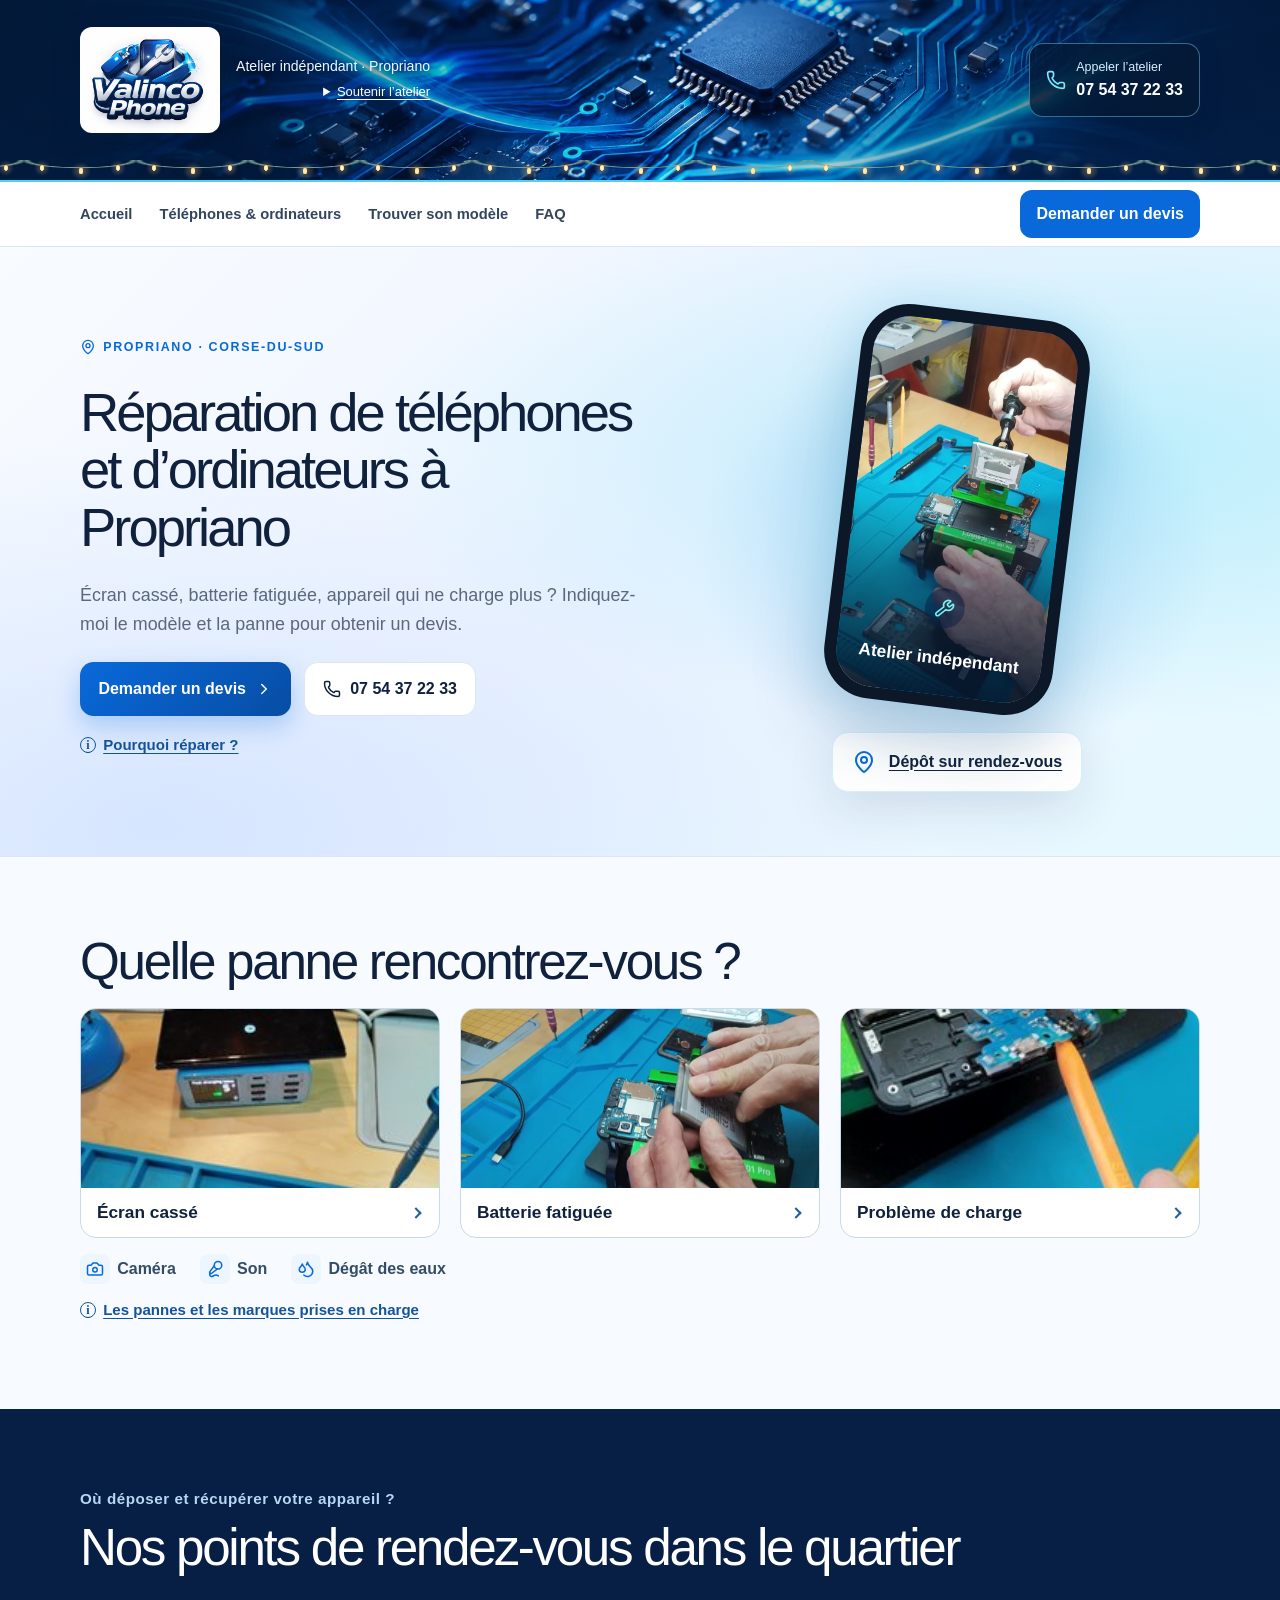
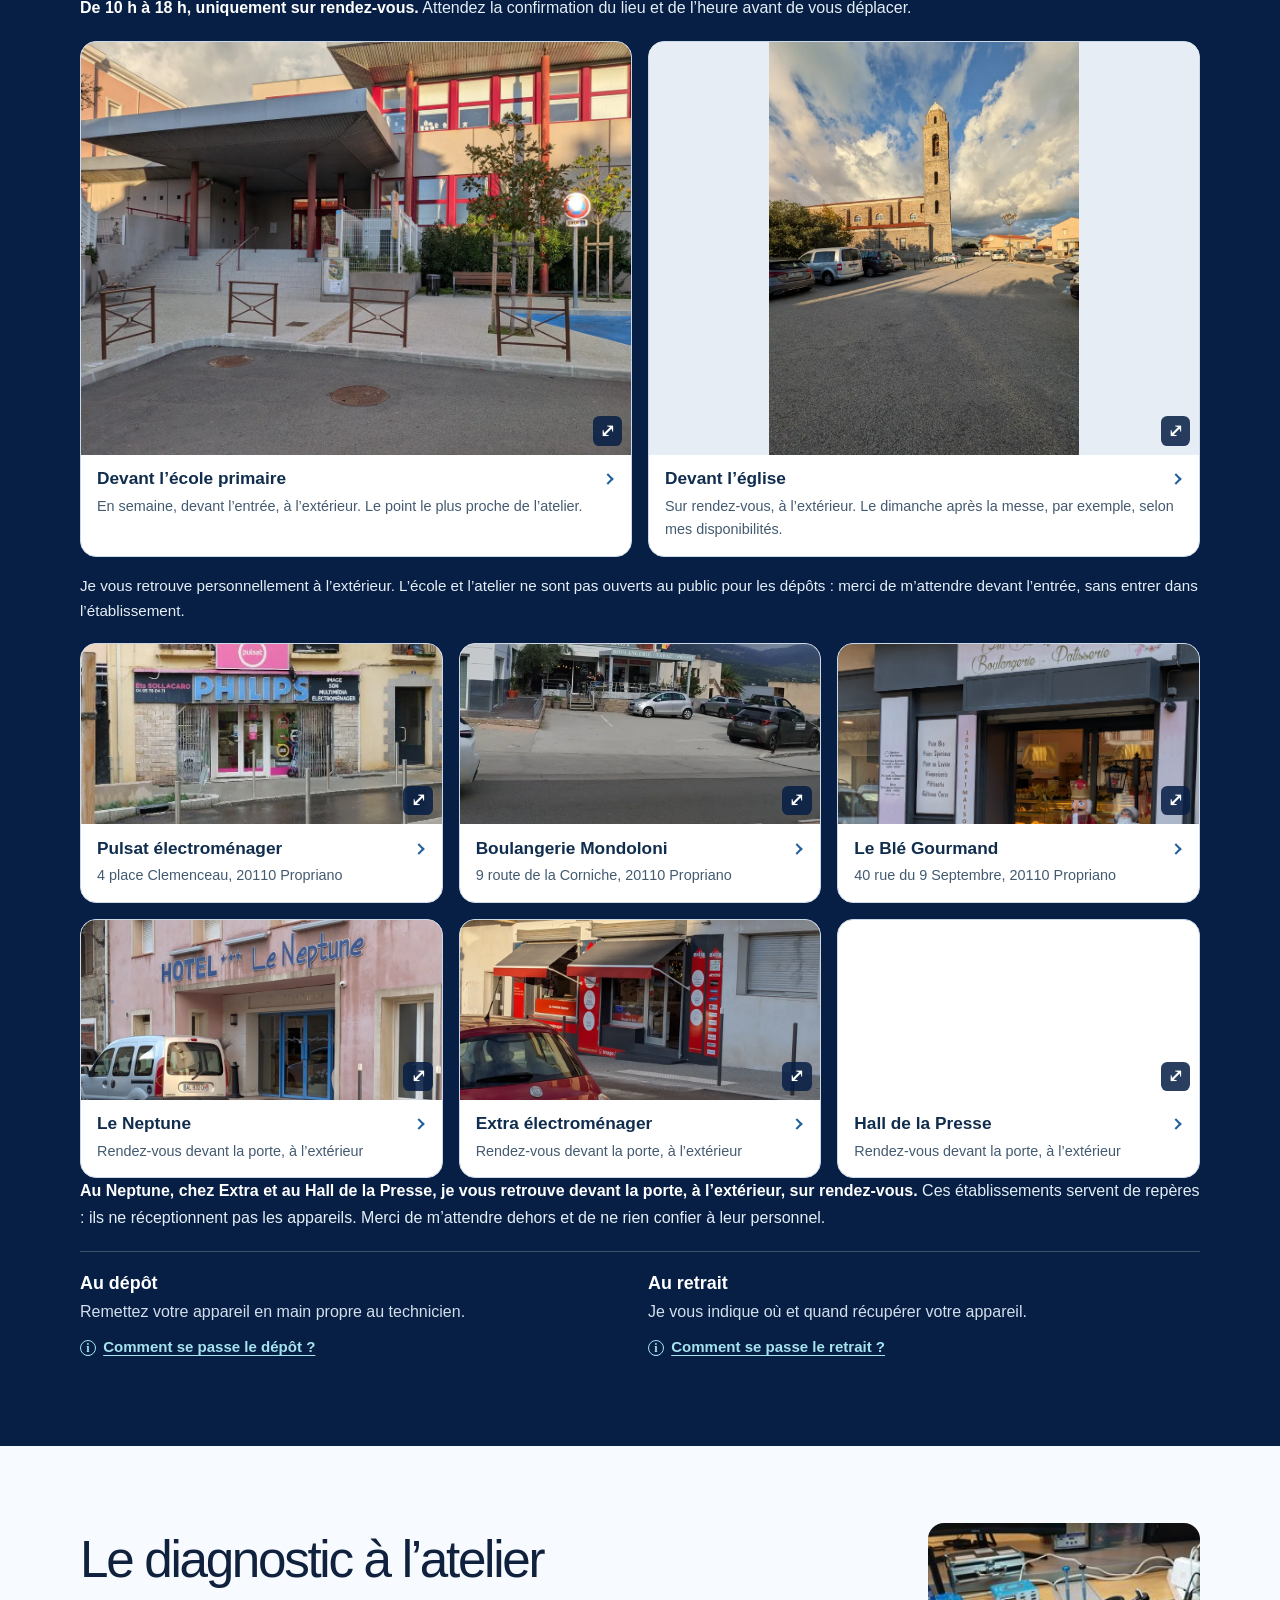
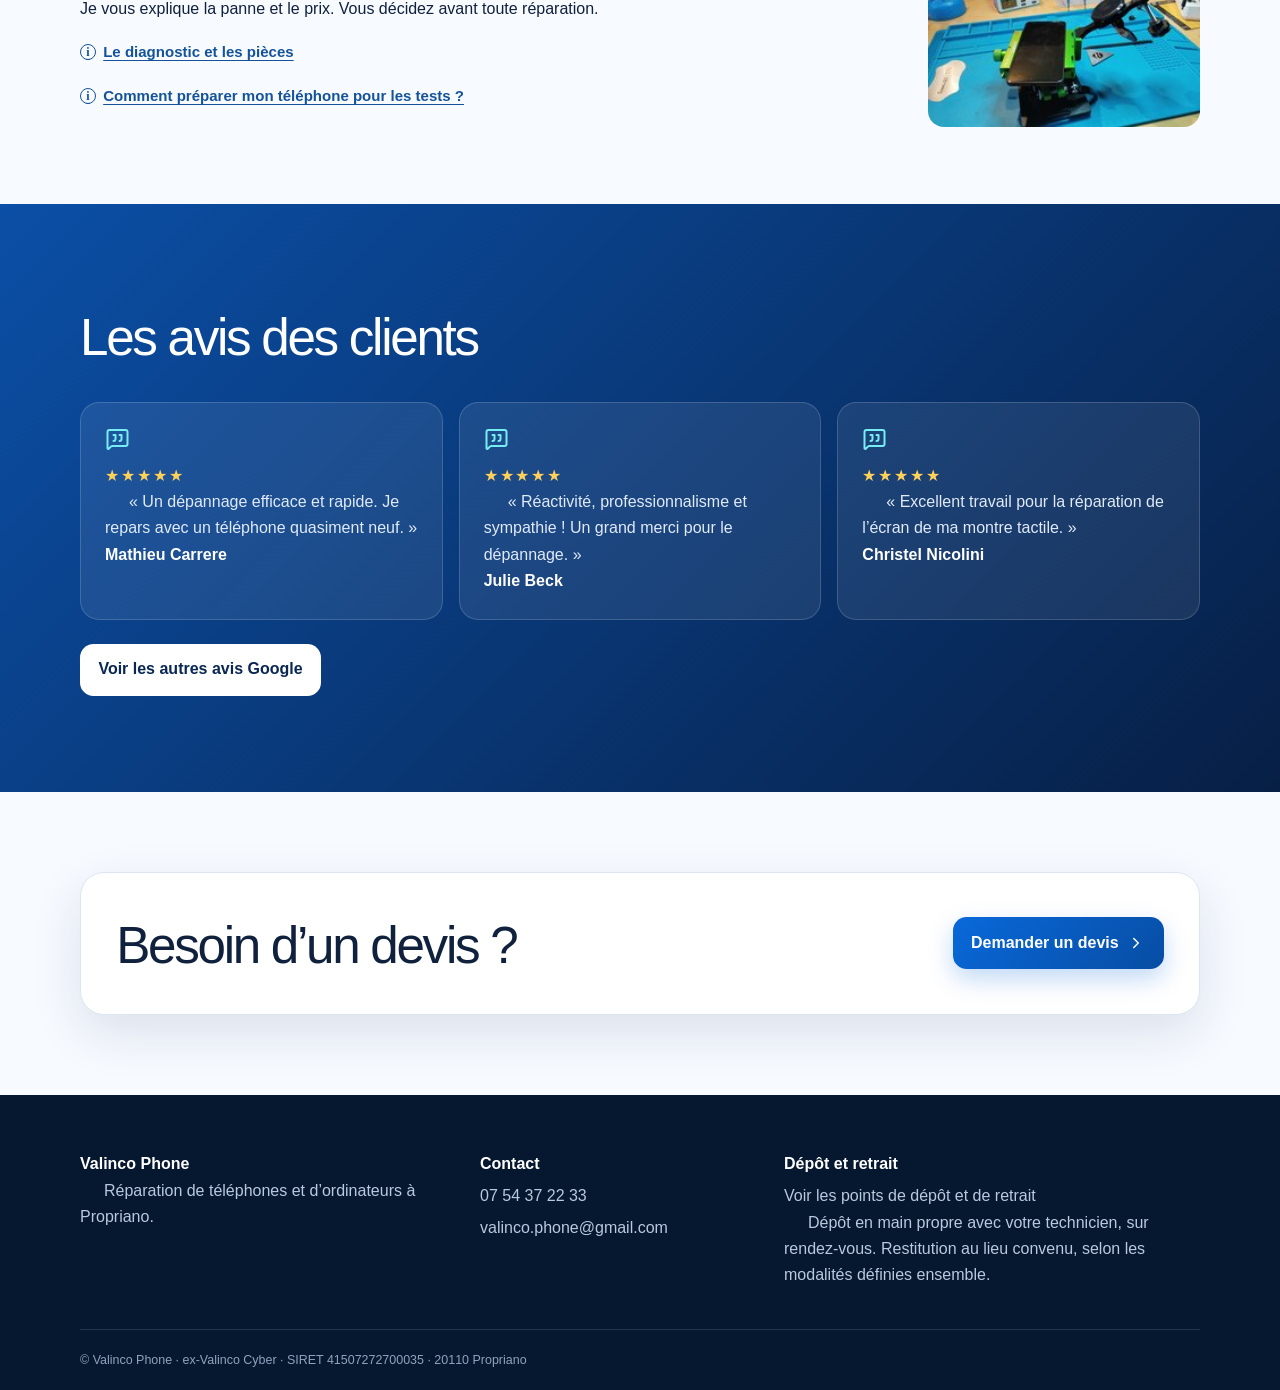
==== commit b6685482: "Présenter les rendez-vous dans le quartier avec l’école et l’église" ====
--- a/index.html
+++ b/index.html
@@ -7,6 +7,13 @@
 .donor summary{width:fit-content;margin-left:auto;color:white;text-decoration:underline;text-underline-offset:.2em;cursor:pointer;padding:.15rem 0}
 .donor p{position:absolute;top:100%;left:0;width:21rem;box-sizing:border-box;background:white;color:#071f45;font-size:.9375rem;line-height:1.5;margin:.2rem 0 0;padding:.8rem 1rem;border-radius:.5rem;box-shadow:0 4px 18px #071f4533}
 @media(max-width:700px){.header-inner{position:relative;flex-wrap:wrap}.donor{position:static}.donor p{top:auto;left:0;width:min(21rem,100%)}}
+</style><style>
+.quartier-surtitre { margin:0 0 .6rem; color:#b8d7f4; font-size:.95rem; font-weight:650; letter-spacing:.035em; }
+.home-places.quartier-proches { grid-template-columns:repeat(2,minmax(0,1fr)); margin-bottom:1rem; }
+.quartier-proches .home-place-photo>summary>img { aspect-ratio:4/3; }
+.quartier-proches .quartier-eglise .home-place-photo>summary>img { object-fit:contain; background:#e7edf4; }
+.quartier-note { font-size:.95rem; }
+@media(max-width:600px) { .home-places.quartier-proches { grid-template-columns:1fr; } }
 </style></head><body><div hidden=""><!--$--><!--/$--></div><header class="site-header"><div class="shell header-inner"><div class="brand workshop-brand"><a aria-label="Valinco Phone, accueil" href="/"><img class="brand-logo" src="/logo-valinco-phone.png" alt="Valinco Phone" width="504" height="385" decoding="async"></a><div><small>Atelier indépendant · Propriano</small><details class="donor"><summary>Soutenir l’atelier</summary><p>Soutenez l’atelier pour 5&nbsp;€ par mois et profitez des avantages pour votre téléphone. Vous pouvez aussi offrir un café ponctuellement.<br><a style="display:inline-block;margin-top:0.5rem;color:#071f45;text-decoration:underline;font-weight:600" href="/soutenir-atelier.html">Choisir mon soutien</a><br><a style="display:inline-block;margin-top:0.5rem;color:#071f45;text-decoration:underline" href="https://billing.stripe.com/p/login/3cI4gzg8H6OH1oZfoq7Re00">Gérer ou résilier mon abonnement</a></p></details></div></div><a class="header-phone" href="tel:+33754372233"><svg xmlns="http://www.w3.org/2000/svg" width="24" height="24" viewBox="0 0 24 24" fill="none" stroke="currentColor" stroke-width="2" stroke-linecap="round" stroke-linejoin="round" class="lucide lucide-phone" aria-hidden="true"><path d="M13.832 16.568a1 1 0 0 0 1.213-.303l.355-.465A2 2 0 0 1 17 15h3a2 2 0 0 1 2 2v3a2 2 0 0 1-2 2A18 18 0 0 1 2 4a2 2 0 0 1 2-2h3a2 2 0 0 1 2 2v3a2 2 0 0 1-.8 1.6l-.468.351a1 1 0 0 0-.292 1.233 14 14 0 0 0 6.392 6.384"></path></svg><span><small>Appeler l’atelier</small>07 54 37 22 33</span></a></div></header><nav class="main-nav" aria-label="Navigation principale"><div class="shell nav-inner"><div class="nav-links"><a href="/">Accueil</a><a href="/telephones-a-vendre.html">Téléphones &amp; ordinateurs</a><a href="/trouver-modele-telephone.html">Trouver son modèle</a><a href="/FAQ_page.html">FAQ</a></div><a class="nav-cta" href="/demande-devis.html">Demander un devis</a></div></nav><main>
 <section class="hero-section"><div class="shell hero-grid"><div class="hero-copy"><span class="eyebrow"><svg xmlns="http://www.w3.org/2000/svg" width="24" height="24" viewBox="0 0 24 24" fill="none" stroke="currentColor" stroke-width="2" stroke-linecap="round" stroke-linejoin="round" class="lucide lucide-map-pin" aria-hidden="true"><path d="M20 10c0 4.993-5.539 10.193-7.399 11.799a1 1 0 0 1-1.202 0C9.539 20.193 4 14.993 4 10a8 8 0 0 1 16 0"></path><circle cx="12" cy="10" r="3"></circle></svg> Propriano · Corse-du-Sud</span><h1>Réparation de téléphones et d’ordinateurs à Propriano</h1>
 <p>Écran cassé, batterie fatiguée, appareil qui ne charge plus ? Indiquez-moi le modèle et la panne pour obtenir un devis.</p>
@@ -19,8 +26,12 @@
 <details class="home-more"><summary>Les pannes et les marques prises en charge</summary><div class="home-note"><p>Apple iPhone, Samsung Galaxy, Xiaomi, Redmi, Poco, Huawei et autres marques : je vous conseille selon le modèle de votre téléphone et la panne rencontrée.</p><ul><li><strong>Réparation d’écran</strong> · Écran cassé, tactile défectueux ou affichage noir.</li><li><strong>Remplacement de batterie</strong> · Autonomie faible, extinction ou batterie gonflée.</li><li><strong>Panne de charge</strong> · Connecteur abîmé ou appareil qui ne charge plus.</li><li><strong>Caméras</strong> · Objectif, mise au point, caméra ou capteurs.</li><li><strong>Son</strong> · Haut-parleur, écouteur ou microphone défaillant.</li><li><strong>Humidité</strong> · Diagnostic, désoxydation et nettoyage par ultrasons.</li></ul></div></details>
 </section>
 <section class="deposit-section home-deposit" id="depots-restitutions" aria-labelledby="points-proximite"><div class="shell">
-<h2 id="points-proximite">Où déposer et récupérer votre appareil ?</h2>
+<p class="quartier-surtitre">Où déposer et récupérer votre appareil ?</p>
+<h2 id="points-proximite">Nos points de rendez-vous dans le quartier</h2>
 <p class="home-hours"><strong>De 10 h à 18 h, uniquement sur rendez-vous.</strong> Attendez la confirmation du lieu et de l’heure avant de vous déplacer.</p>
+<div class="home-places quartier-proches"><article class="home-place quartier-ecole"><details class="home-more home-place-photo" id="photo-ecole"><summary aria-label="Agrandir la photo : Devant l’école primaire"><img src="/images/lieux/ecole-quartier-20261128.webp" alt="Entrée de l’école primaire, avec son auvent et ses piliers rouges" width="1200" height="900" loading="lazy" decoding="async"><span aria-hidden="true" class="expand-photo">⤢</span></summary><div class="home-note"><img src="/images/lieux/ecole-quartier-20261128.webp" alt="Entrée de l’école primaire, avec son auvent et ses piliers rouges" width="1200" height="900" loading="lazy"></div></details><a href="https://www.google.com/maps/search/?api=1&amp;query=%C3%A9cole%20primaire%20rue%20des%20%C3%89coles%20Propriano" target="_blank" rel="noopener noreferrer" aria-label="Devant l’école primaire à Propriano — ouvrir Google Maps"><span class="home-place-label"><strong>Devant l’école primaire <b aria-hidden="true">↗</b></strong><small>En semaine, devant l’entrée, à l’extérieur. Le point le plus proche de l’atelier.</small></span></a></article>
+<article class="home-place quartier-eglise"><details class="home-more home-place-photo" id="photo-eglise"><summary aria-label="Agrandir la photo : Devant l’église"><img src="/images/lieux/eglise-quartier-20261128.webp" alt="Église en pierre et clocher sur la place à Propriano" width="900" height="1200" loading="lazy" decoding="async"><span aria-hidden="true" class="expand-photo">⤢</span></summary><div class="home-note"><img src="/images/lieux/eglise-quartier-20261128.webp" alt="Église en pierre et clocher sur la place à Propriano" width="900" height="1200" loading="lazy"></div></details><a href="https://www.google.com/maps/search/?api=1&amp;query=%C3%A9glise%20Propriano" target="_blank" rel="noopener noreferrer" aria-label="Devant l’église à Propriano — ouvrir Google Maps"><span class="home-place-label"><strong>Devant l’église <b aria-hidden="true">↗</b></strong><small>Sur rendez-vous, à l’extérieur. Le dimanche après la messe, par exemple, selon mes disponibilités.</small></span></a></article></div>
+<p class="home-hours quartier-note">Je vous retrouve personnellement à l’extérieur. L’école et l’atelier ne sont pas ouverts au public pour les dépôts : merci de m’attendre devant l’entrée, sans entrer dans l’établissement.</p>
 <div class="home-places"><article class="home-place">
 <details class="home-more home-place-photo" id="photo-pulsat"><summary aria-label="Agrandir la photo de Pulsat électroménager"><img src="/img/accueil/pulsat.webp" alt="Façade de Pulsat électroménager à Propriano, avec les enseignes Pulsat et Philips" width="400" height="300" loading="lazy"><span aria-hidden="true" class="expand-photo">⤢</span></summary><div class="home-note"><img src="/images/lieux/pulsat-propriano.jpg" alt="Façade de Pulsat électroménager à Propriano, avec les enseignes Pulsat et Philips" width="400" height="300" loading="lazy"></div></details>
 <a href="https://maps.google.com/maps?cid=2608777864915319698" target="_blank" rel="noopener noreferrer" aria-label="Pulsat électroménager — 4 place Clemenceau, 20110 Propriano — ouvrir Google Maps dans un nouvel onglet"><span class="home-place-label"><strong>Pulsat électroménager <b aria-hidden="true">↗</b></strong><small>4 place Clemenceau, 20110 Propriano</small></span></a>
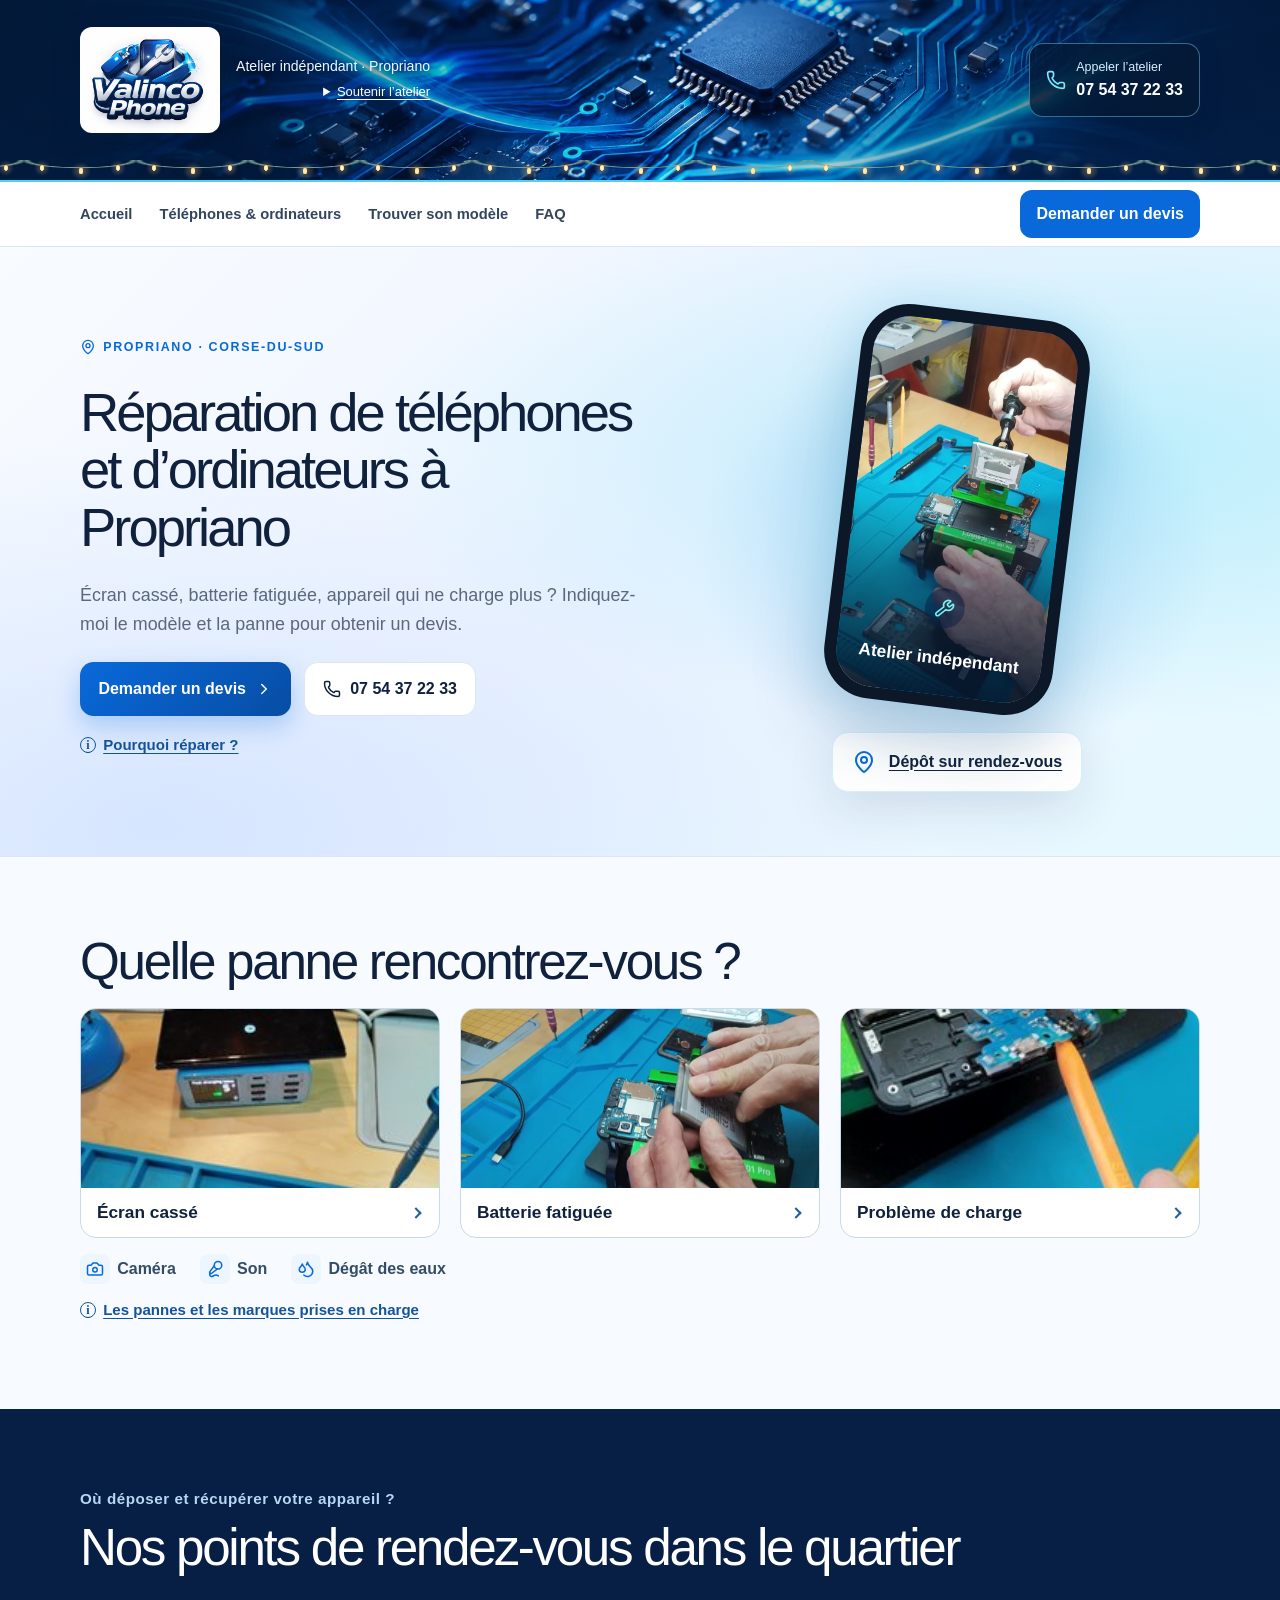
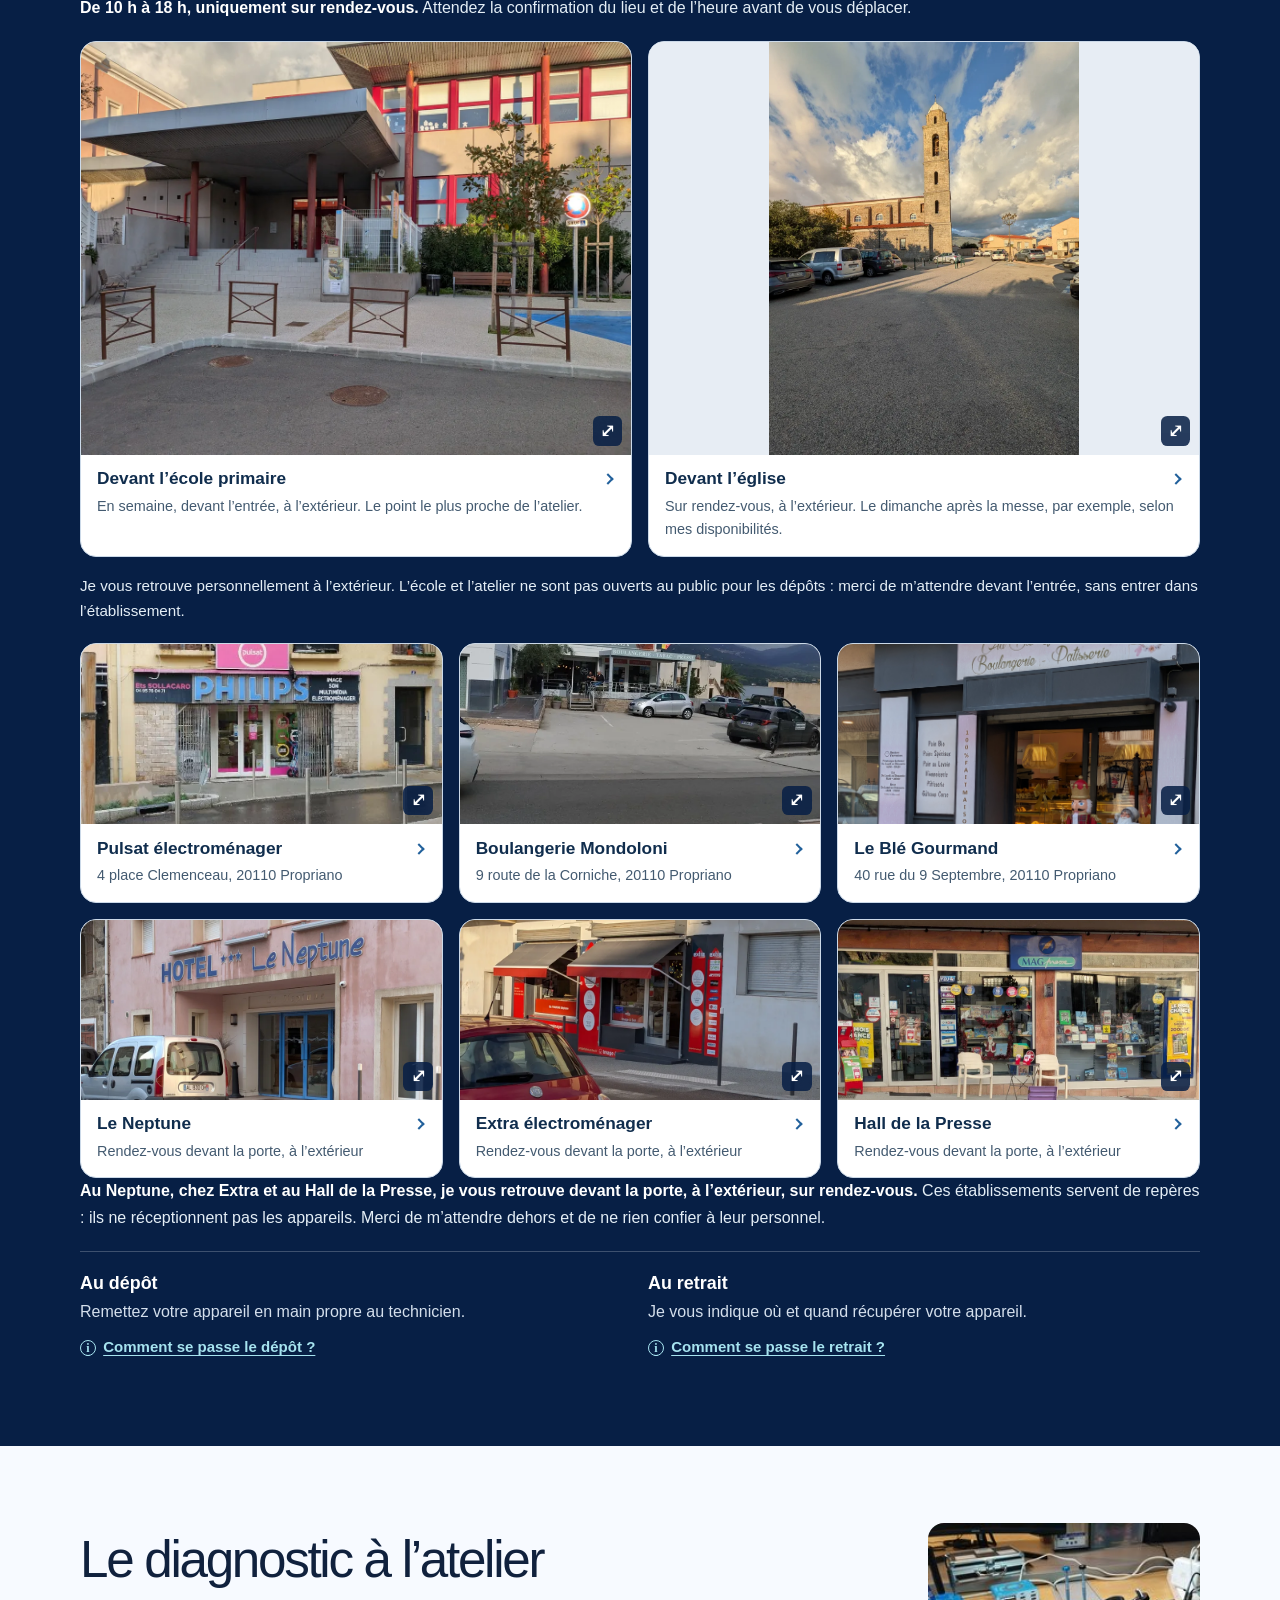
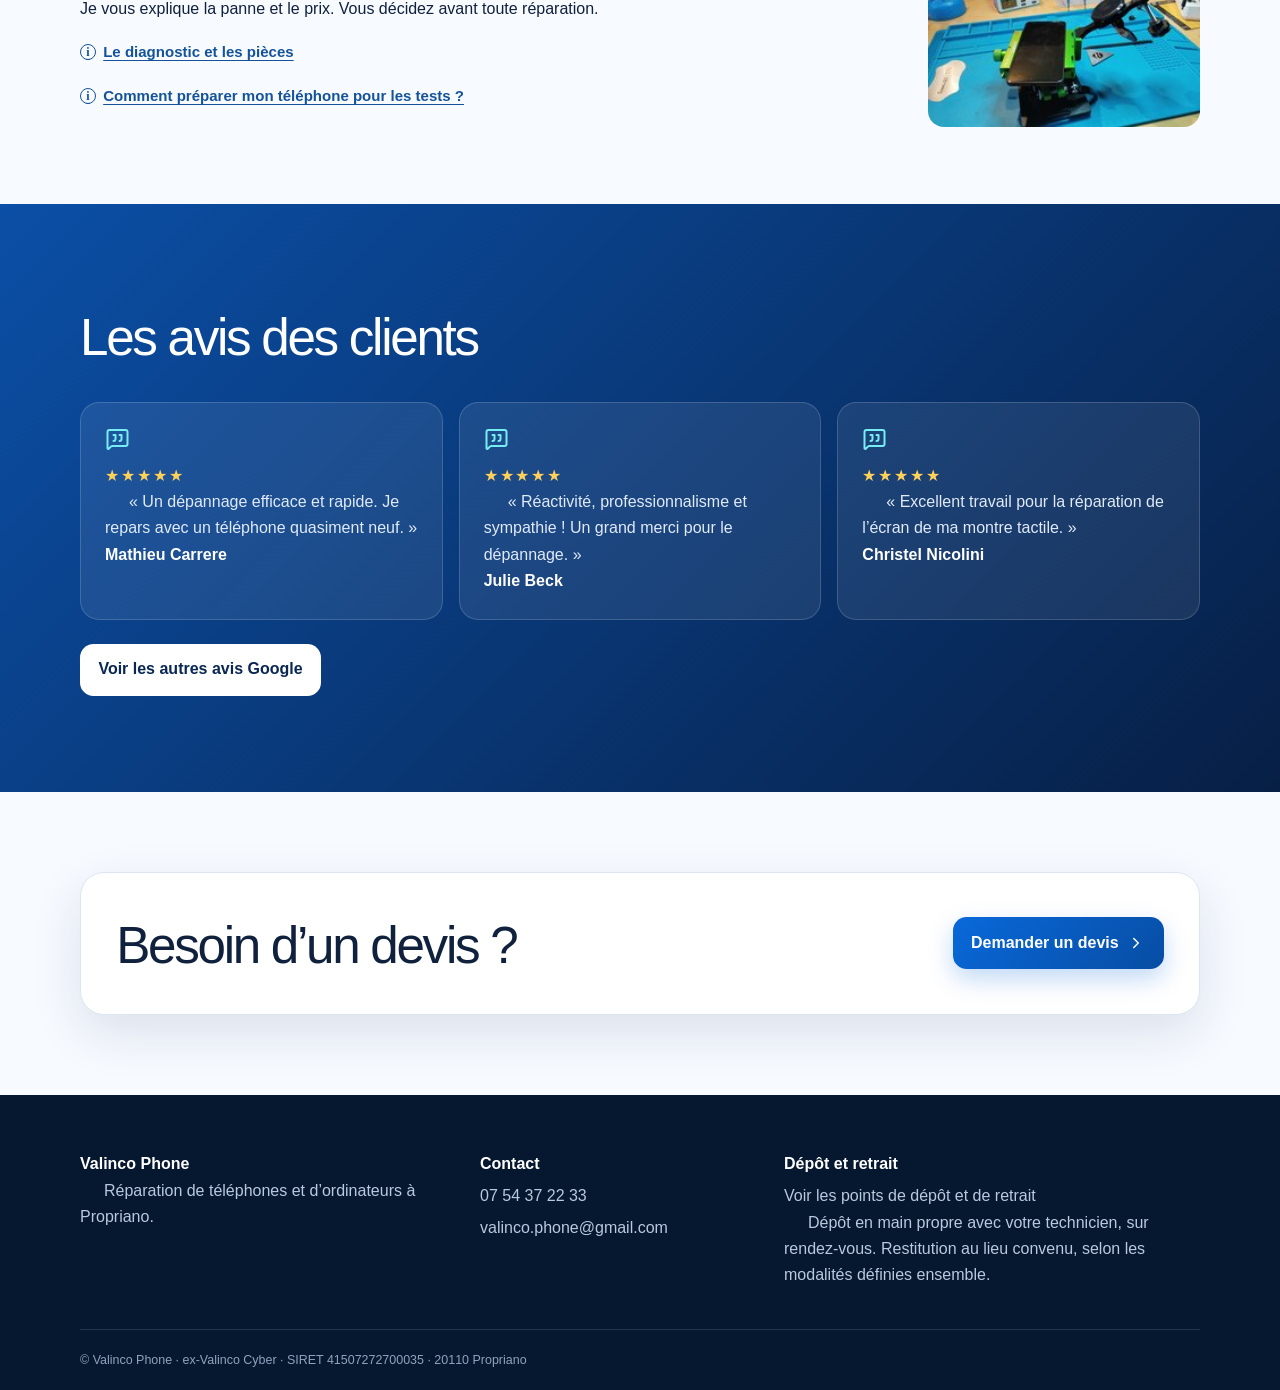
==== commit d845eba8: "Personnaliser le texte de la bulle Soutenir l’atelier" ====
--- a/index.html
+++ b/index.html
@@ -14,7 +14,7 @@
 .quartier-proches .quartier-eglise .home-place-photo>summary>img { object-fit:contain; background:#e7edf4; }
 .quartier-note { font-size:.95rem; }
 @media(max-width:600px) { .home-places.quartier-proches { grid-template-columns:1fr; } }
-</style></head><body><div hidden=""><!--$--><!--/$--></div><header class="site-header"><div class="shell header-inner"><div class="brand workshop-brand"><a aria-label="Valinco Phone, accueil" href="/"><img class="brand-logo" src="/logo-valinco-phone.png" alt="Valinco Phone" width="504" height="385" decoding="async"></a><div><small>Atelier indépendant · Propriano</small><details class="donor"><summary>Soutenir l’atelier</summary><p>Soutenez l’atelier pour 5&nbsp;€ par mois et profitez des avantages pour votre téléphone. Vous pouvez aussi offrir un café ponctuellement.<br><a style="display:inline-block;margin-top:0.5rem;color:#071f45;text-decoration:underline;font-weight:600" href="/soutenir-atelier.html">Choisir mon soutien</a><br><a style="display:inline-block;margin-top:0.5rem;color:#071f45;text-decoration:underline" href="https://billing.stripe.com/p/login/3cI4gzg8H6OH1oZfoq7Re00">Gérer ou résilier mon abonnement</a></p></details></div></div><a class="header-phone" href="tel:+33754372233"><svg xmlns="http://www.w3.org/2000/svg" width="24" height="24" viewBox="0 0 24 24" fill="none" stroke="currentColor" stroke-width="2" stroke-linecap="round" stroke-linejoin="round" class="lucide lucide-phone" aria-hidden="true"><path d="M13.832 16.568a1 1 0 0 0 1.213-.303l.355-.465A2 2 0 0 1 17 15h3a2 2 0 0 1 2 2v3a2 2 0 0 1-2 2A18 18 0 0 1 2 4a2 2 0 0 1 2-2h3a2 2 0 0 1 2 2v3a2 2 0 0 1-.8 1.6l-.468.351a1 1 0 0 0-.292 1.233 14 14 0 0 0 6.392 6.384"></path></svg><span><small>Appeler l’atelier</small>07 54 37 22 33</span></a></div></header><nav class="main-nav" aria-label="Navigation principale"><div class="shell nav-inner"><div class="nav-links"><a href="/">Accueil</a><a href="/telephones-a-vendre.html">Téléphones &amp; ordinateurs</a><a href="/trouver-modele-telephone.html">Trouver son modèle</a><a href="/FAQ_page.html">FAQ</a></div><a class="nav-cta" href="/demande-devis.html">Demander un devis</a></div></nav><main>
+</style></head><body><div hidden=""><!--$--><!--/$--></div><header class="site-header"><div class="shell header-inner"><div class="brand workshop-brand"><a aria-label="Valinco Phone, accueil" href="/"><img class="brand-logo" src="/logo-valinco-phone.png" alt="Valinco Phone" width="504" height="385" decoding="async"></a><div><small>Atelier indépendant · Propriano</small><details class="donor"><summary>Soutenir l’atelier</summary><p>Soutenez l’atelier et profitez des avantages pour votre téléphone. Autrement, vous pouvez aussi ponctuellement m’offrir un café. Dans tous les cas, je me démènerai pour vous.<br><a style="display:inline-block;margin-top:0.5rem;color:#071f45;text-decoration:underline;font-weight:600" href="/soutenir-atelier.html">Choisir de soutenir</a><br><a style="display:inline-block;margin-top:0.5rem;color:#071f45;text-decoration:underline" href="https://billing.stripe.com/p/login/3cI4gzg8H6OH1oZfoq7Re00">Résilier le soutien</a></p></details></div></div><a class="header-phone" href="tel:+33754372233"><svg xmlns="http://www.w3.org/2000/svg" width="24" height="24" viewBox="0 0 24 24" fill="none" stroke="currentColor" stroke-width="2" stroke-linecap="round" stroke-linejoin="round" class="lucide lucide-phone" aria-hidden="true"><path d="M13.832 16.568a1 1 0 0 0 1.213-.303l.355-.465A2 2 0 0 1 17 15h3a2 2 0 0 1 2 2v3a2 2 0 0 1-2 2A18 18 0 0 1 2 4a2 2 0 0 1 2-2h3a2 2 0 0 1 2 2v3a2 2 0 0 1-.8 1.6l-.468.351a1 1 0 0 0-.292 1.233 14 14 0 0 0 6.392 6.384"></path></svg><span><small>Appeler l’atelier</small>07 54 37 22 33</span></a></div></header><nav class="main-nav" aria-label="Navigation principale"><div class="shell nav-inner"><div class="nav-links"><a href="/">Accueil</a><a href="/telephones-a-vendre.html">Téléphones &amp; ordinateurs</a><a href="/trouver-modele-telephone.html">Trouver son modèle</a><a href="/FAQ_page.html">FAQ</a></div><a class="nav-cta" href="/demande-devis.html">Demander un devis</a></div></nav><main>
 <section class="hero-section"><div class="shell hero-grid"><div class="hero-copy"><span class="eyebrow"><svg xmlns="http://www.w3.org/2000/svg" width="24" height="24" viewBox="0 0 24 24" fill="none" stroke="currentColor" stroke-width="2" stroke-linecap="round" stroke-linejoin="round" class="lucide lucide-map-pin" aria-hidden="true"><path d="M20 10c0 4.993-5.539 10.193-7.399 11.799a1 1 0 0 1-1.202 0C9.539 20.193 4 14.993 4 10a8 8 0 0 1 16 0"></path><circle cx="12" cy="10" r="3"></circle></svg> Propriano · Corse-du-Sud</span><h1>Réparation de téléphones et d’ordinateurs à Propriano</h1>
 <p>Écran cassé, batterie fatiguée, appareil qui ne charge plus ? Indiquez-moi le modèle et la panne pour obtenir un devis.</p>
 <div class="hero-actions"><a class="button button-primary" href="/demande-devis.html">Demander un devis <svg xmlns="http://www.w3.org/2000/svg" width="24" height="24" viewBox="0 0 24 24" fill="none" stroke="currentColor" stroke-width="2" stroke-linecap="round" stroke-linejoin="round" class="lucide lucide-chevron-right" aria-hidden="true"><path d="m9 18 6-6-6-6"></path></svg></a><a href="tel:+33754372233" class="button button-secondary"><svg xmlns="http://www.w3.org/2000/svg" width="24" height="24" viewBox="0 0 24 24" fill="none" stroke="currentColor" stroke-width="2" stroke-linecap="round" stroke-linejoin="round" class="lucide lucide-phone" aria-hidden="true"><path d="M13.832 16.568a1 1 0 0 0 1.213-.303l.355-.465A2 2 0 0 1 17 15h3a2 2 0 0 1 2 2v3a2 2 0 0 1-2 2A18 18 0 0 1 2 4a2 2 0 0 1 2-2h3a2 2 0 0 1 2 2v3a2 2 0 0 1-.8 1.6l-.468.351a1 1 0 0 0-.292 1.233 14 14 0 0 0 6.392 6.384"></path></svg> 07 54 37 22 33</a></div><details class="home-more"><summary>Pourquoi réparer ?</summary><div class="home-note"><p><strong>Réparer plutôt que jeter</strong>, c’est prolonger la vie de votre téléphone, limiter les déchets électroniques et éviter un remplacement parfois coûteux. Vous gardez un appareil que vous connaissez et vos habitudes d’utilisation, tout en soutenant un atelier local. Avec un diagnostic et un devis, vous choisissez en connaissance de cause.</p>
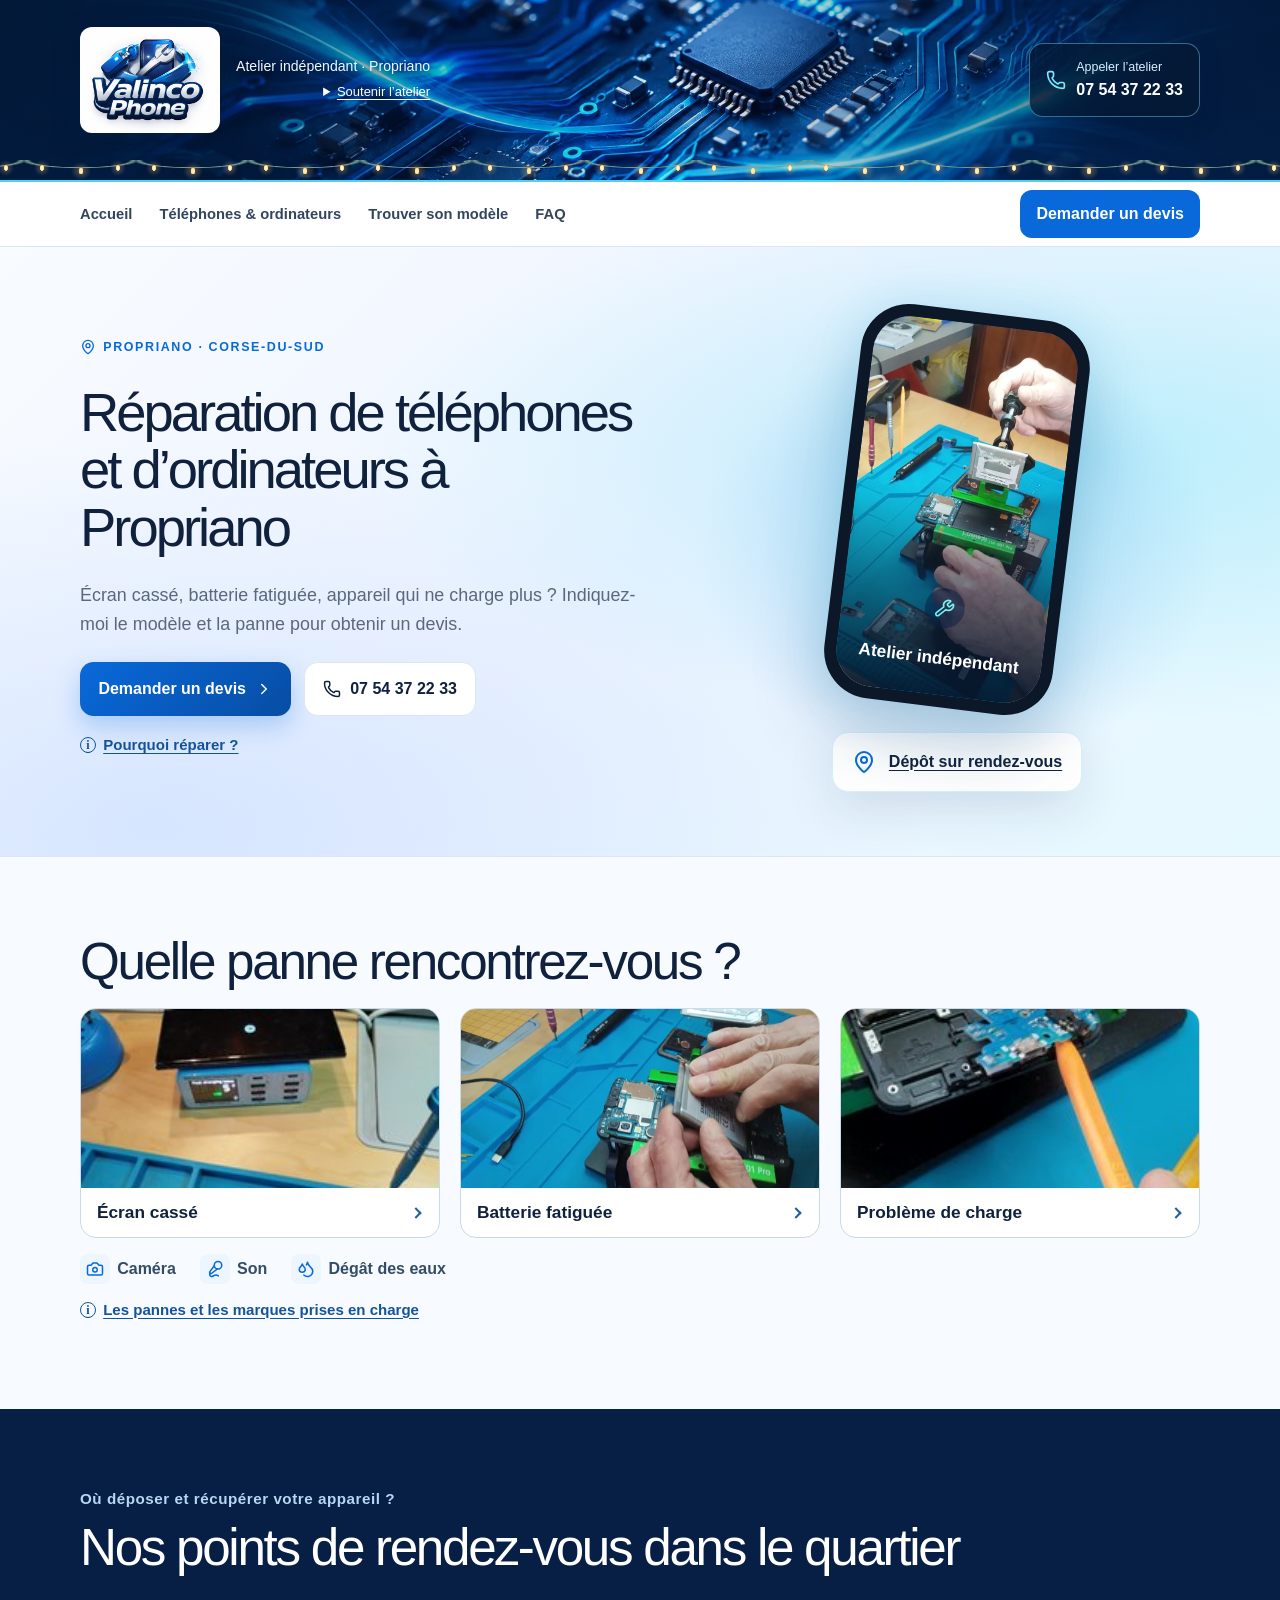
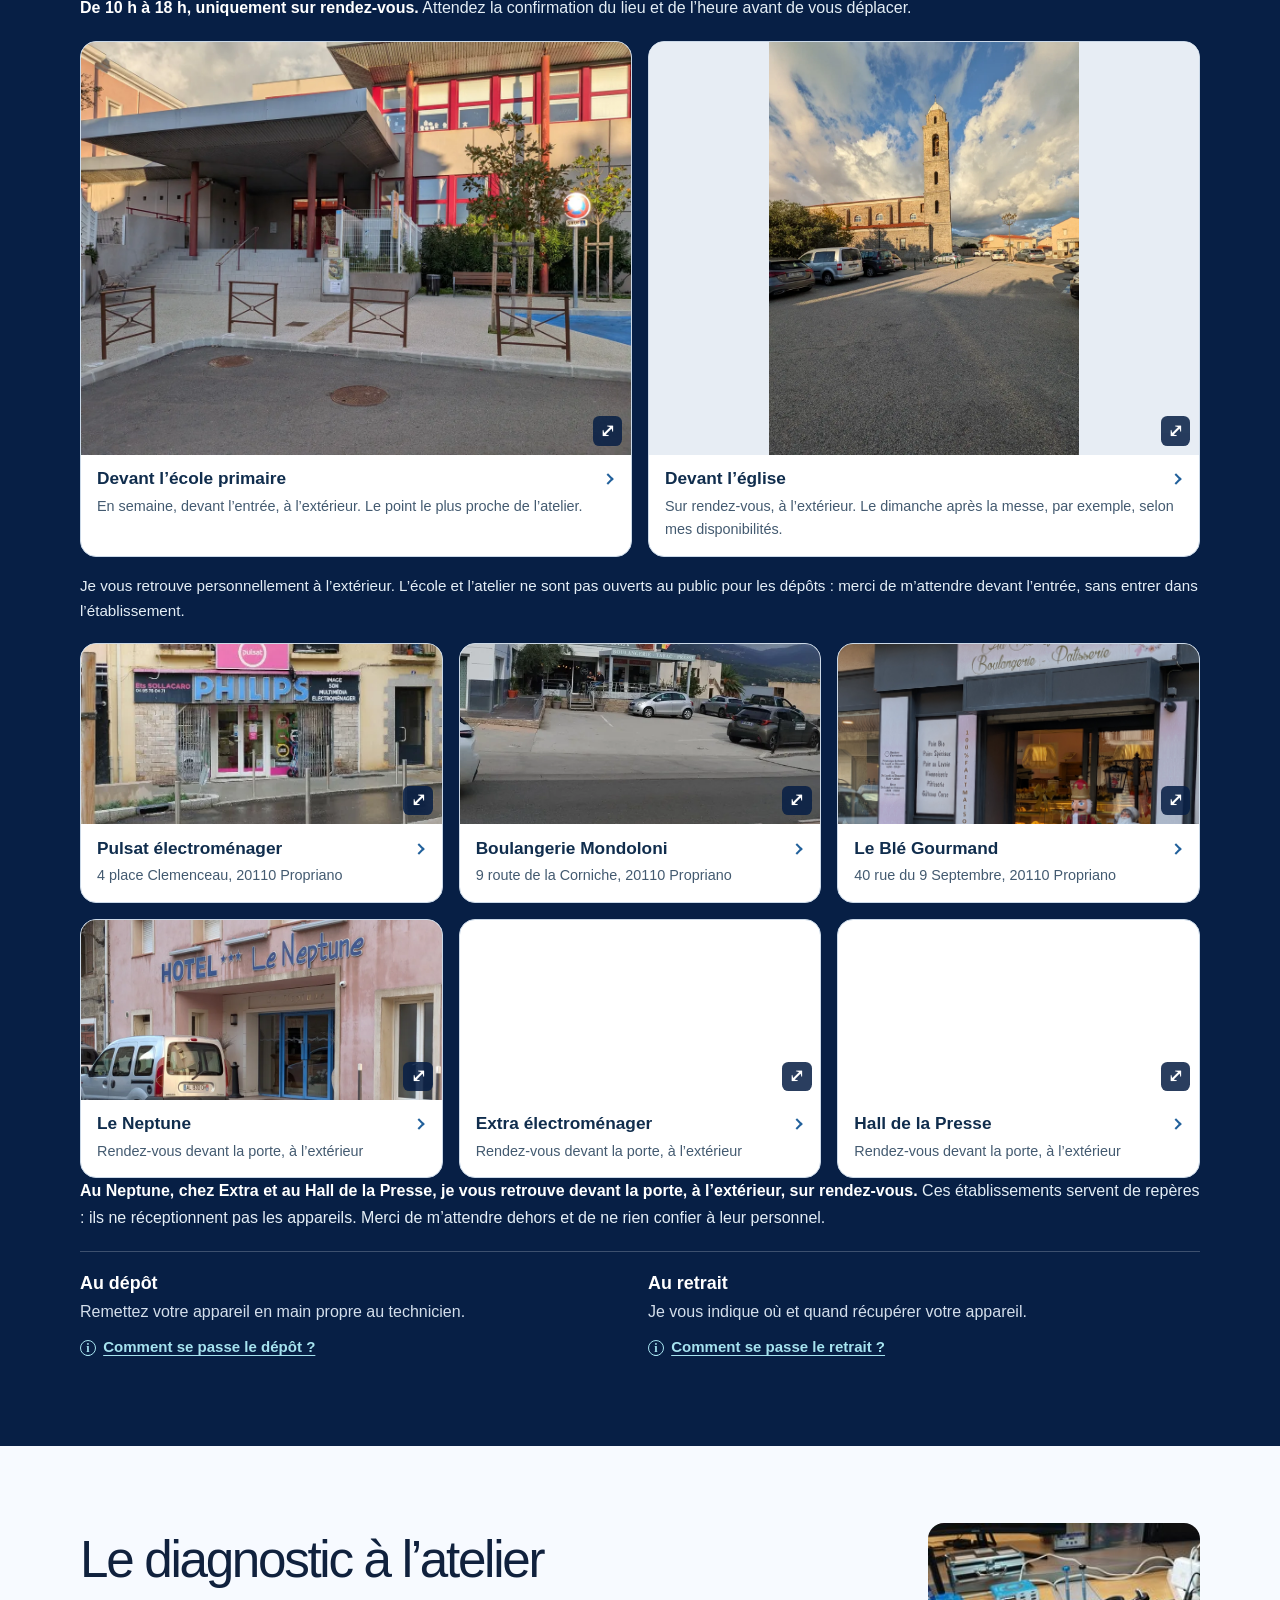
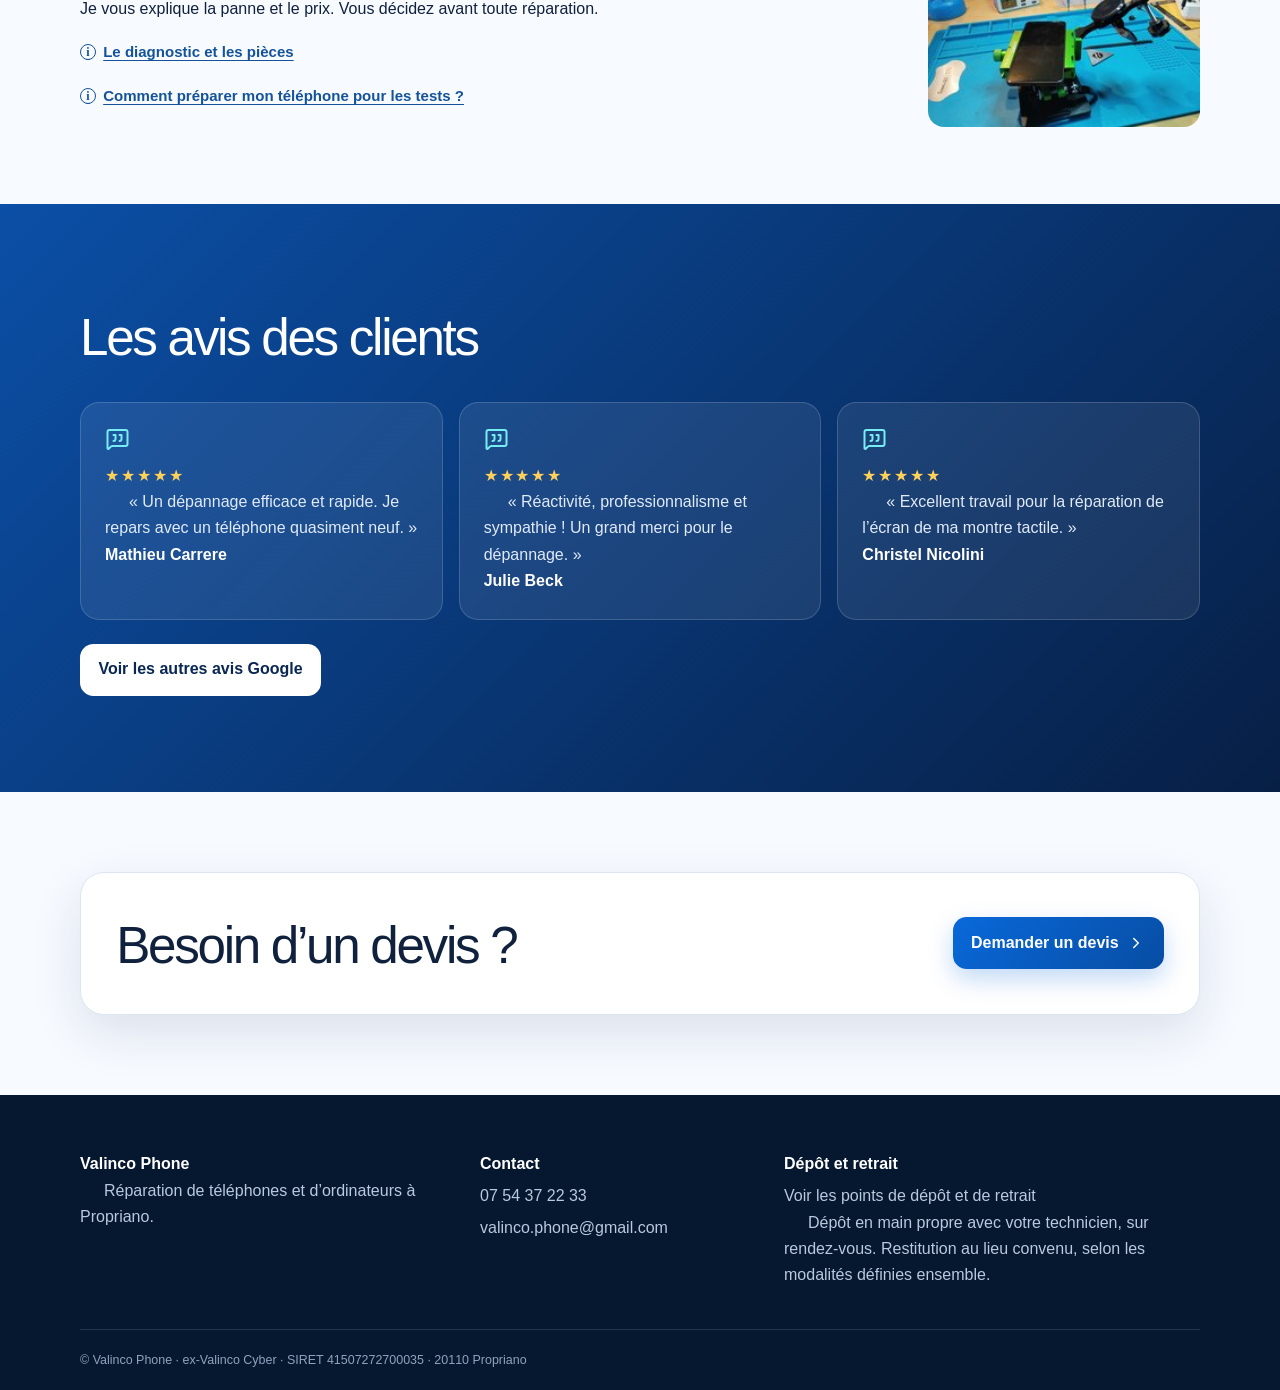
==== commit 6fdf7f5c: "Ajouter un emoji à la promesse de soutien" ====
--- a/index.html
+++ b/index.html
@@ -14,7 +14,7 @@
 .quartier-proches .quartier-eglise .home-place-photo>summary>img { object-fit:contain; background:#e7edf4; }
 .quartier-note { font-size:.95rem; }
 @media(max-width:600px) { .home-places.quartier-proches { grid-template-columns:1fr; } }
-</style></head><body><div hidden=""><!--$--><!--/$--></div><header class="site-header"><div class="shell header-inner"><div class="brand workshop-brand"><a aria-label="Valinco Phone, accueil" href="/"><img class="brand-logo" src="/logo-valinco-phone.png" alt="Valinco Phone" width="504" height="385" decoding="async"></a><div><small>Atelier indépendant · Propriano</small><details class="donor"><summary>Soutenir l’atelier</summary><p>Soutenez l’atelier et profitez des avantages pour votre téléphone. Autrement, vous pouvez aussi ponctuellement m’offrir un café. Dans tous les cas, je me démènerai pour vous.<br><a style="display:inline-block;margin-top:0.5rem;color:#071f45;text-decoration:underline;font-weight:600" href="/soutenir-atelier.html">Choisir de soutenir</a><br><a style="display:inline-block;margin-top:0.5rem;color:#071f45;text-decoration:underline" href="https://billing.stripe.com/p/login/3cI4gzg8H6OH1oZfoq7Re00">Résilier le soutien</a></p></details></div></div><a class="header-phone" href="tel:+33754372233"><svg xmlns="http://www.w3.org/2000/svg" width="24" height="24" viewBox="0 0 24 24" fill="none" stroke="currentColor" stroke-width="2" stroke-linecap="round" stroke-linejoin="round" class="lucide lucide-phone" aria-hidden="true"><path d="M13.832 16.568a1 1 0 0 0 1.213-.303l.355-.465A2 2 0 0 1 17 15h3a2 2 0 0 1 2 2v3a2 2 0 0 1-2 2A18 18 0 0 1 2 4a2 2 0 0 1 2-2h3a2 2 0 0 1 2 2v3a2 2 0 0 1-.8 1.6l-.468.351a1 1 0 0 0-.292 1.233 14 14 0 0 0 6.392 6.384"></path></svg><span><small>Appeler l’atelier</small>07 54 37 22 33</span></a></div></header><nav class="main-nav" aria-label="Navigation principale"><div class="shell nav-inner"><div class="nav-links"><a href="/">Accueil</a><a href="/telephones-a-vendre.html">Téléphones &amp; ordinateurs</a><a href="/trouver-modele-telephone.html">Trouver son modèle</a><a href="/FAQ_page.html">FAQ</a></div><a class="nav-cta" href="/demande-devis.html">Demander un devis</a></div></nav><main>
+</style></head><body><div hidden=""><!--$--><!--/$--></div><header class="site-header"><div class="shell header-inner"><div class="brand workshop-brand"><a aria-label="Valinco Phone, accueil" href="/"><img class="brand-logo" src="/logo-valinco-phone.png" alt="Valinco Phone" width="504" height="385" decoding="async"></a><div><small>Atelier indépendant · Propriano</small><details class="donor"><summary>Soutenir l’atelier</summary><p>Soutenez l’atelier et profitez des avantages pour votre téléphone. Autrement, vous pouvez aussi ponctuellement m’offrir un café. Dans tous les cas, je me démènerai pour vous. 💪<br><a style="display:inline-block;margin-top:0.5rem;color:#071f45;text-decoration:underline;font-weight:600" href="/soutenir-atelier.html">Choisir de soutenir</a><br><a style="display:inline-block;margin-top:0.5rem;color:#071f45;text-decoration:underline" href="https://billing.stripe.com/p/login/3cI4gzg8H6OH1oZfoq7Re00">Résilier le soutien</a></p></details></div></div><a class="header-phone" href="tel:+33754372233"><svg xmlns="http://www.w3.org/2000/svg" width="24" height="24" viewBox="0 0 24 24" fill="none" stroke="currentColor" stroke-width="2" stroke-linecap="round" stroke-linejoin="round" class="lucide lucide-phone" aria-hidden="true"><path d="M13.832 16.568a1 1 0 0 0 1.213-.303l.355-.465A2 2 0 0 1 17 15h3a2 2 0 0 1 2 2v3a2 2 0 0 1-2 2A18 18 0 0 1 2 4a2 2 0 0 1 2-2h3a2 2 0 0 1 2 2v3a2 2 0 0 1-.8 1.6l-.468.351a1 1 0 0 0-.292 1.233 14 14 0 0 0 6.392 6.384"></path></svg><span><small>Appeler l’atelier</small>07 54 37 22 33</span></a></div></header><nav class="main-nav" aria-label="Navigation principale"><div class="shell nav-inner"><div class="nav-links"><a href="/">Accueil</a><a href="/telephones-a-vendre.html">Téléphones &amp; ordinateurs</a><a href="/trouver-modele-telephone.html">Trouver son modèle</a><a href="/FAQ_page.html">FAQ</a></div><a class="nav-cta" href="/demande-devis.html">Demander un devis</a></div></nav><main>
 <section class="hero-section"><div class="shell hero-grid"><div class="hero-copy"><span class="eyebrow"><svg xmlns="http://www.w3.org/2000/svg" width="24" height="24" viewBox="0 0 24 24" fill="none" stroke="currentColor" stroke-width="2" stroke-linecap="round" stroke-linejoin="round" class="lucide lucide-map-pin" aria-hidden="true"><path d="M20 10c0 4.993-5.539 10.193-7.399 11.799a1 1 0 0 1-1.202 0C9.539 20.193 4 14.993 4 10a8 8 0 0 1 16 0"></path><circle cx="12" cy="10" r="3"></circle></svg> Propriano · Corse-du-Sud</span><h1>Réparation de téléphones et d’ordinateurs à Propriano</h1>
 <p>Écran cassé, batterie fatiguée, appareil qui ne charge plus ? Indiquez-moi le modèle et la panne pour obtenir un devis.</p>
 <div class="hero-actions"><a class="button button-primary" href="/demande-devis.html">Demander un devis <svg xmlns="http://www.w3.org/2000/svg" width="24" height="24" viewBox="0 0 24 24" fill="none" stroke="currentColor" stroke-width="2" stroke-linecap="round" stroke-linejoin="round" class="lucide lucide-chevron-right" aria-hidden="true"><path d="m9 18 6-6-6-6"></path></svg></a><a href="tel:+33754372233" class="button button-secondary"><svg xmlns="http://www.w3.org/2000/svg" width="24" height="24" viewBox="0 0 24 24" fill="none" stroke="currentColor" stroke-width="2" stroke-linecap="round" stroke-linejoin="round" class="lucide lucide-phone" aria-hidden="true"><path d="M13.832 16.568a1 1 0 0 0 1.213-.303l.355-.465A2 2 0 0 1 17 15h3a2 2 0 0 1 2 2v3a2 2 0 0 1-2 2A18 18 0 0 1 2 4a2 2 0 0 1 2-2h3a2 2 0 0 1 2 2v3a2 2 0 0 1-.8 1.6l-.468.351a1 1 0 0 0-.292 1.233 14 14 0 0 0 6.392 6.384"></path></svg> 07 54 37 22 33</a></div><details class="home-more"><summary>Pourquoi réparer ?</summary><div class="home-note"><p><strong>Réparer plutôt que jeter</strong>, c’est prolonger la vie de votre téléphone, limiter les déchets électroniques et éviter un remplacement parfois coûteux. Vous gardez un appareil que vous connaissez et vos habitudes d’utilisation, tout en soutenant un atelier local. Avec un diagnostic et un devis, vous choisissez en connaissance de cause.</p>
